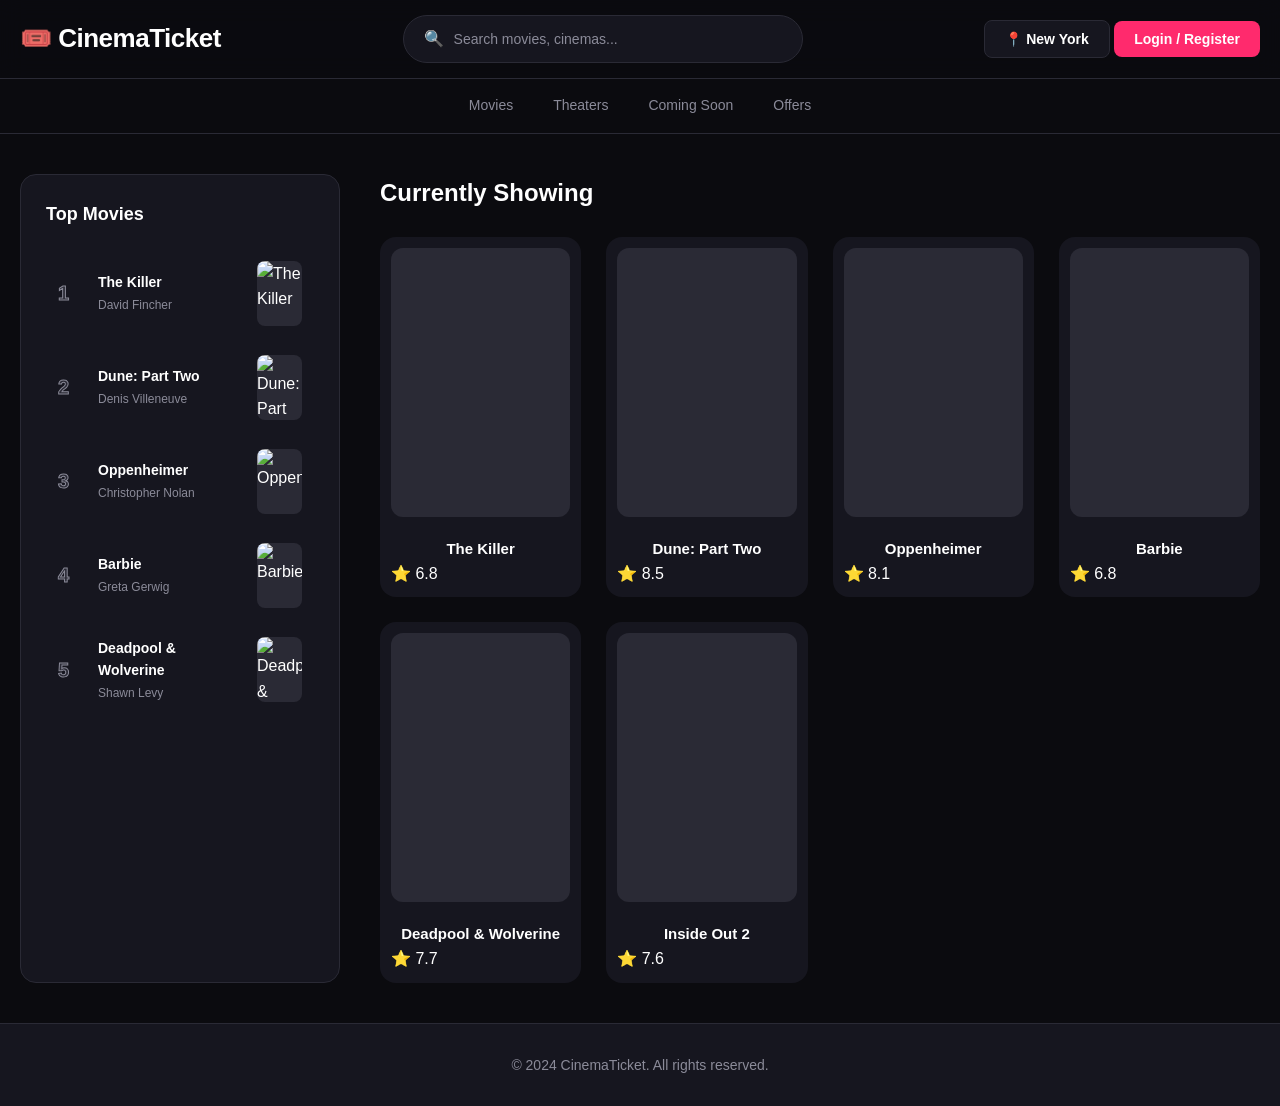
==== Front-End/index.html @ fdaca26c "Basic UI" ====
<!DOCTYPE html>
<html lang="en">
<head>
    <meta charset="UTF-8">
    <meta name="viewport" content="width=device-width, initial-scale=1.0">
    <title>CinemaTicket - Movie Details</title>
    <link rel="stylesheet" href="css/style.css">
</head>
<body>

    <!-- HEADER -->
    <header>
        <div class="container header-content">
            <div class="logo">🎟️ CinemaTicket</div>
            <div class="search-bar">
                <span>🔍</span>
                <input type="text" placeholder="Search movies, cinemas...">
            </div>
            <div class="header-actions">
                <button class="btn">📍 New York</button>
                <button class="btn btn-primary">Login / Register</button>
            </div>
        </div>
    </header>

    <!-- NAVIGATION -->
    <nav>
        <div class="container">
            <ul class="nav-links">
                <li><a href="#">Movies</a></li>
                <li><a href="#">Theaters</a></li>
                <li><a href="#">Coming Soon</a></li>
                <li><a href="#">Offers</a></li>
            </ul>
        </div>
    </nav>

    <!-- ========================================== -->
    <!-- VIEW 1: MAIN PAGE                          -->
    <!-- ========================================== -->
    <main class="container" id="main-page">
        <div class="main-content">
            <aside class="sidebar">
                <h2>Top Movies</h2>
                <div id="top-list"></div>
            </aside>

            <section class="movie-section">
                <div class="section-header">
                    <h2>Currently Showing</h2>
                </div>
                <div class="movie-grid" id="movie-grid"></div>
            </section>
        </div>
    </main>

    <!-- ========================================== -->
    <!-- VIEW 2: MOVIE DETAILS PAGE                 -->
    <!-- ========================================== -->
    <main class="container" id="details-page">
        <a id="back-btn" class="back-btn" onclick="goBackToMain()">← Back to Movies</a>

        <section class="movie-hero">
            <div class="trailer-box">
                <iframe id="detail-trailer" src="" title="Movie Trailer" frameborder="0" allow="accelerometer; autoplay; clipboard-write; encrypted-media; gyroscope; picture-in-picture" allowfullscreen></iframe>
            </div>
            
            <div class="movie-info-hero">
                <div class="info-text">
                    <h1 id="detail-title">Movie Title</h1>
                    <p class="director" id="detail-director">Director: Name</p>
                    
                    <div class="meta-tags">
                        <span id="detail-rating">⭐ 0.0</span>
                        <span id="detail-duration">0 Min</span>
                        <span id="detail-genre">Genre</span>
                    </div>

                    <div class="cast-avatars">
                        <img src="https://via.placeholder.com/40/555/fff?text=A" alt="Actor">
                        <img src="https://via.placeholder.com/40/555/fff?text=B" alt="Actor">
                        <img src="https://via.placeholder.com/40/555/fff?text=C" alt="Actor">
                    </div>

                    <p class="synopsis" id="detail-synopsis">Movie synopsis will go here...</p>
                </div>
                
                <img id="detail-poster" src="https://via.placeholder.com/200x300/333/fff?text=Poster" alt="Poster" class="poster-hero">
            </div>
        </section>

        <section class="date-selector">
            <h2>Select Date & Buy Ticket</h2>
            <div class="date-buttons">
                <div class="date-btn">Monday <span>Oct 27</span></div>
                <div class="date-btn">Tuesday <span>Oct 28</span></div>
                <div class="date-btn active">Sunday <span>Oct 26</span></div>
            </div>
        </section>

        <section class="cinema-section">
            <h2>Cinemas in New York</h2>
            <div class="cinema-card">
                <div class="cinema-header" onclick="toggleAccordion('cinema1')">
                    <div>
                        <div class="cinema-title">AMC Empire 25</div>
                        <div class="cinema-address">234 W 42nd St, New York, NY 10036</div>
                    </div>
                    <div class="showtimes-btn">Showtimes ▼</div>
                </div>
                <div class="showtimes-content" id="cinema1">
                    <button class="time-btn">10:30 AM</button>
                    <button class="time-btn">1:45 PM</button>
                    <button class="time-btn">5:00 PM</button>
                    <button class="time-btn">8:15 PM</button>
                </div>
            </div>
            <div class="cinema-card">
                <div class="cinema-header" onclick="toggleAccordion('cinema2')">
                    <div>
                        <div class="cinema-title">Regal Times Square</div>
                        <div class="cinema-address">247 W 42nd St, New York, NY 10036</div>
                    </div>
                    <div class="showtimes-btn">Showtimes ▼</div>
                </div>
                <div class="showtimes-content" id="cinema2">
                    <button class="time-btn">12:00 PM</button>
                    <button class="time-btn">3:15 PM</button>
                    <button class="time-btn">6:30 PM</button>
                    <button class="time-btn">9:45 PM</button>
                </div>
            </div>
        </section>
    </main>

    <footer>
        <div class="container">&copy; 2024 CinemaTicket. All rights reserved.</div>
    </footer>

    <script src="js/app.js"></script>
</body>
</html>
---- Front-End/css/style.css ----
/* --- CSS Variables --- */
:root {
    --bg-color: #0b0b0f; /* Deep dark background */
    --surface-color: #16161f; /* Card background */
    --surface-hover: #1f1f2b;
    --primary-color: #ff2a6d; /* Neon Pink/Red */
    --primary-hover: #ff4783;
    --text-main: #ffffff;
    --text-muted: #8b8b99;
    --border-color: #2a2a35;
    --font-family: 'Inter', sans-serif;
}

* { box-sizing: border-box; margin: 0; padding: 0; }

body {
    font-family: var(--font-family);
    background-color: var(--bg-color);
    color: var(--text-main);
    line-height: 1.6;
    direction: ltr;
    overflow-x: hidden;
}

/* Custom Scrollbar */
::-webkit-scrollbar { width: 8px; }
::-webkit-scrollbar-track { background: var(--bg-color); }
::-webkit-scrollbar-thumb { background: var(--border-color); border-radius: 4px; }
::-webkit-scrollbar-thumb:hover { background: var(--text-muted); }

a { text-decoration: none; color: inherit; cursor: pointer; }
.container { max-width: 1300px; margin: 0 auto; padding: 0 20px; }

/* --- HEADER & NAVIGATION --- */
header { 
    background: rgba(11, 11, 15, 0.8); 
    backdrop-filter: blur(12px);
    border-bottom: 1px solid var(--border-color); 
    padding: 15px 0; 
    position: sticky; 
    top: 0; 
    z-index: 100; 
}
.header-content { display: flex; justify-content: space-between; align-items: center; gap: 20px; }
.logo { font-size: 26px; font-weight: 800; color: var(--text-main); letter-spacing: -0.5px; }
.logo span { color: var(--primary-color); }

.search-bar { 
    flex: 1; max-width: 400px; 
    display: flex; align-items: center; 
    background-color: var(--surface-color); 
    border: 1px solid var(--border-color);
    border-radius: 30px; padding: 10px 20px; 
    transition: border-color 0.3s;
}
.search-bar:focus-within { border-color: var(--primary-color); }
.search-bar input { border: none; background: transparent; width: 100%; outline: none; padding-left: 10px; color: white; font-size: 14px; }
.search-bar input::placeholder { color: var(--text-muted); }

.btn { 
    padding: 10px 20px; border-radius: 8px; font-size: 14px; font-weight: 600;
    cursor: pointer; border: 1px solid var(--border-color); 
    background: var(--surface-color); color: var(--text-main);
    transition: all 0.3s ease;
}
.btn:hover { background: var(--surface-hover); border-color: var(--text-muted); }
.btn-primary { background: var(--primary-color); color: white; border: none; }
.btn-primary:hover { background: var(--primary-hover); box-shadow: 0 0 15px rgba(255, 42, 109, 0.4); }

nav { background-color: var(--bg-color); border-bottom: 1px solid var(--border-color); padding: 0; }
.nav-links { display: flex; justify-content: center; gap: 40px; list-style: none; font-size: 14px; font-weight: 500; }
.nav-links li a { display: block; padding: 15px 0; color: var(--text-muted); border-bottom: 2px solid transparent; transition: all 0.3s; }
.nav-links li a:hover, .nav-links li a.active { color: var(--primary-color); border-bottom-color: var(--primary-color); }

/* --- MAIN PAGE --- */
.main-content { display: flex; gap: 40px; margin: 40px 0; }
.sidebar { width: 320px; flex-shrink: 0; background: var(--surface-color); border-radius: 16px; padding: 25px; border: 1px solid var(--border-color); }
.sidebar h2 { font-size: 18px; margin-bottom: 20px; color: var(--text-main); display: flex; align-items: center; gap: 10px; }
.top-list-item { display: flex; align-items: center; gap: 15px; padding: 12px; border-radius: 12px; transition: background 0.3s; margin-bottom: 5px; }
.top-list-item:hover { background: var(--surface-hover); }
.rank { font-size: 20px; font-weight: 800; color: var(--border-color); width: 25px; -webkit-text-stroke: 1px var(--text-muted); }
.list-info { flex: 1; }
.list-info h4 { font-size: 14px; font-weight: 600; margin-bottom: 2px; }
.list-info p { font-size: 12px; color: var(--text-muted); }
.list-img { width: 45px; height: 65px; border-radius: 8px; object-fit: cover; background-color: var(--border-color); }

.movie-section { flex: 1; }
.section-header { display: flex; justify-content: space-between; align-items: center; margin-bottom: 25px; }
.section-header h2 { font-size: 24px; font-weight: 700; }
.movie-grid { display: grid; grid-template-columns: repeat(auto-fill, minmax(200px, 1fr)); gap: 25px; }

/* Movie Card Styling */
.movie-card { 
    background: var(--surface-color); border-radius: 16px; padding: 10px;
    cursor: pointer; transition: all 0.3s ease; border: 1px solid transparent;
}
.movie-card:hover { 
    transform: translateY(-8px); 
    border-color: var(--border-color);
    box-shadow: 0 15px 30px rgba(0,0,0,0.5), 0 0 20px rgba(255, 42, 109, 0.1); 
}
.movie-poster { width: 100%; aspect-ratio: 2/3; border-radius: 12px; object-fit: cover; background-color: var(--border-color); margin-bottom: 12px; }
.movie-title { font-size: 15px; font-weight: 600; text-align: center; display: block; white-space: nowrap; overflow: hidden; text-overflow: ellipsis; padding: 0 5px; }

/* --- MOVIE DETAILS PAGE --- */
#details-page { display: none; padding-bottom: 60px; }
.back-btn { 
    display: inline-flex; align-items: center; gap: 8px; margin: 30px 0; 
    color: var(--text-muted); font-weight: 600; font-size: 14px; 
    background: var(--surface-color); padding: 10px 20px; border-radius: 30px; border: 1px solid var(--border-color);
    transition: all 0.3s;
}
.back-btn:hover { color: var(--primary-color); border-color: var(--primary-color); transform: translateX(-5px); }

.movie-hero { 
    background: linear-gradient(135deg, #16161f 0%, #1a1a24 100%); 
    border-radius: 20px; padding: 40px; display: flex; gap: 40px; 
    border: 1px solid var(--border-color);
    box-shadow: 0 20px 40px rgba(0,0,0,0.4); margin-bottom: 40px;
}

.trailer-box { 
    flex: 1.2; background: #000; border-radius: 16px; 
    display: flex; justify-content: center; align-items: center; 
    border: 1px solid var(--border-color); min-height: 350px; overflow: hidden; 
    box-shadow: inset 0 0 20px rgba(0,0,0,0.8);
}
.trailer-box iframe { width: 100%; height: 100%; min-height: 350px; border: none; }

.movie-info-hero { flex: 1; display: flex; gap: 30px; }
.info-text { flex: 1; }
.info-text h1 { font-size: 36px; font-weight: 800; margin-bottom: 5px; line-height: 1.2; }
.info-text .director { color: var(--text-muted); font-size: 15px; margin-bottom: 20px; }

.meta-tags { display: flex; gap: 10px; font-size: 13px; font-weight: 600; margin-bottom: 25px; flex-wrap: wrap; }
.meta-tags span { background: var(--surface-hover); padding: 6px 14px; border-radius: 30px; border: 1px solid var(--border-color); }
.meta-tags .rating { color: #ffb703; background: rgba(255, 183, 3, 0.1); border-color: rgba(255, 183, 3, 0.2); }

.cast-avatars { display: flex; gap: 12px; margin-bottom: 25px; }
.cast-avatars img { width: 45px; height: 45px; border-radius: 50%; object-fit: cover; border: 2px solid var(--border-color); }

.synopsis { font-size: 15px; color: var(--text-muted); line-height: 1.8; margin-bottom: 20px; }
.poster-hero { width: 220px; height: 330px; border-radius: 16px; object-fit: cover; box-shadow: 0 10px 30px rgba(0,0,0,0.6); border: 1px solid var(--border-color); }

/* Date Selector */
.date-selector { margin-bottom: 40px; }
.date-selector h2 { font-size: 20px; margin-bottom: 20px; }
.date-buttons { display: flex; gap: 15px; }
.date-btn { 
    background: var(--surface-color); border: 1px solid var(--border-color); 
    padding: 15px 30px; border-radius: 12px; cursor: pointer; 
    text-align: center; font-weight: 700; color: var(--text-muted);
    transition: all 0.3s ease;
}
.date-btn span { display: block; font-size: 13px; color: var(--text-muted); font-weight: 400; margin-top: 5px; }
.date-btn:hover { border-color: var(--text-muted); }
.date-btn.active { 
    background: var(--primary-color); color: white; border-color: var(--primary-color); 
    box-shadow: 0 5px 15px rgba(255, 42, 109, 0.3);
}
.date-btn.active span { color: rgba(255,255,255,0.8); }

/* Cinema Section */
.cinema-section { margin-bottom: 40px; }
.cinema-section h2 { font-size: 20px; margin-bottom: 20px; }
.cinema-card { background: var(--surface-color); border: 1px solid var(--border-color); border-radius: 16px; margin-bottom: 15px; overflow: hidden; }
.cinema-header { padding: 20px 25px; display: flex; justify-content: space-between; align-items: center; cursor: pointer; transition: background 0.3s; }
.cinema-header:hover { background: var(--surface-hover); }
.cinema-title { font-weight: 700; font-size: 16px; margin-bottom: 4px; }
.cinema-address { font-size: 13px; color: var(--text-muted); }
.showtimes-btn { color: var(--primary-color); font-size: 14px; font-weight: 600; }

.showtimes-content { display: none; padding: 20px 25px; border-top: 1px solid var(--border-color); background: #111118; }
.time-btn { 
    background: var(--surface-color); border: 1px solid var(--border-color); 
    padding: 10px 20px; border-radius: 8px; margin: 5px; cursor: pointer; 
    color: var(--text-main); font-weight: 600; transition: all 0.3s;
}
.time-btn:hover { border-color: var(--primary-color); color: var(--primary-color); box-shadow: 0 0 10px rgba(255,42,109,0.2); }

footer { background: var(--surface-color); border-top: 1px solid var(--border-color); color: var(--text-muted); padding: 30px 0; text-align: center; font-size: 14px; }
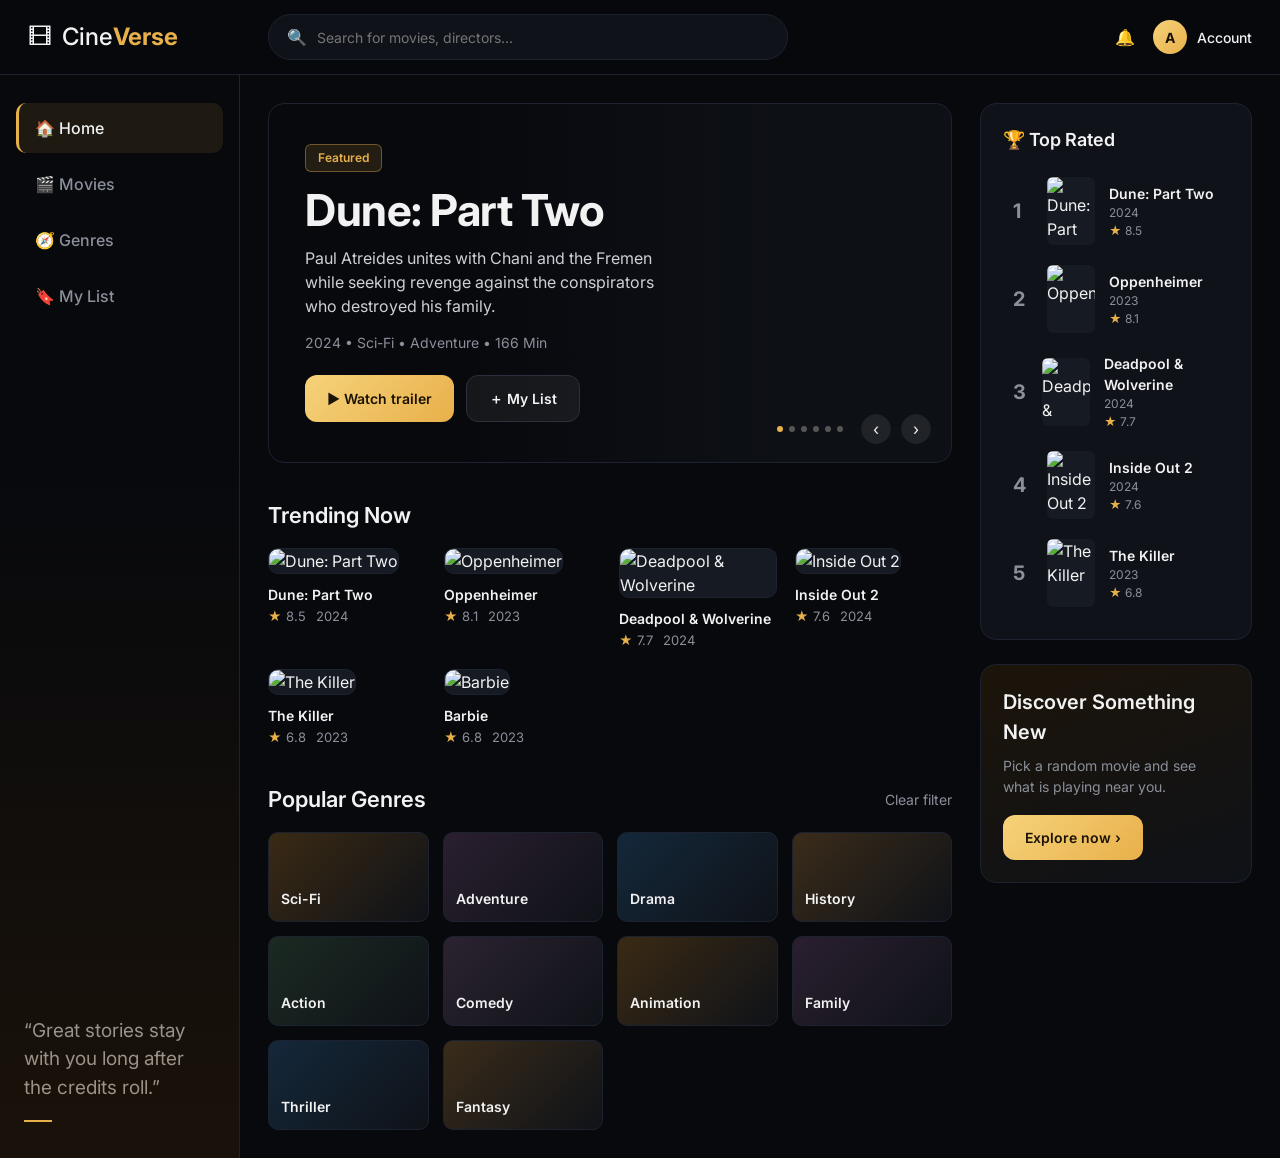
==== commit a9f2758d: "Better UI" ====
--- a/Front-End/index.html
+++ b/Front-End/index.html
@@ -1,142 +1,119 @@
 <!DOCTYPE html>
 <html lang="en">
 <head>
-    <meta charset="UTF-8">
-    <meta name="viewport" content="width=device-width, initial-scale=1.0">
-    <title>CinemaTicket - Movie Details</title>
-    <link rel="stylesheet" href="css/style.css">
+  <meta charset="UTF-8">
+  <meta name="viewport" content="width=device-width, initial-scale=1.0">
+  <title>CineVerse</title>
+  <link rel="preconnect" href="https://fonts.googleapis.com">
+  <link rel="preconnect" href="https://fonts.gstatic.com" crossorigin>
+  <link href="https://fonts.googleapis.com/css2?family=Inter:wght@400;500;600;700;800&display=swap" rel="stylesheet">
+  <link rel="stylesheet" href="css/style.css">
 </head>
 <body>
 
-    <!-- HEADER -->
-    <header>
-        <div class="container header-content">
-            <div class="logo">🎟️ CinemaTicket</div>
-            <div class="search-bar">
-                <span>🔍</span>
-                <input type="text" placeholder="Search movies, cinemas...">
+  <!-- TOP BAR -->
+  <header class="topbar">
+    <a class="logo" href="#"><span class="logo-mark">🎞</span>Cine<b>Verse</b></a>
+    <label class="search">
+      <span>🔍</span>
+      <input id="search" type="search" placeholder="Search for movies, directors...">
+    </label>
+    <div class="top-actions">
+      <button class="icon-btn" aria-label="Notifications">🔔</button>
+      <button class="user"><span class="avatar">A</span>Account</button>
+    </div>
+  </header>
+
+  <div class="shell">
+
+    <!-- LEFT SIDEBAR -->
+    <aside class="side">
+      <nav id="side-nav" class="side-nav">
+        <a href="#" data-view="home" class="active">🏠 Home</a>
+        <a href="#" data-view="movies">🎬 Movies</a>
+        <a href="#" data-view="genres">🧭 Genres</a>
+        <a href="#" data-view="mylist">🔖 My List</a>
+      </nav>
+      <blockquote class="quote">“Great stories stay with you long after the credits roll.”</blockquote>
+    </aside>
+
+    <!-- HOME VIEW -->
+    <div id="home" class="home">
+      <main class="center">
+        <section class="hero" id="hero">
+          <div class="hero-body">
+            <span class="tag">Featured</span>
+            <h1 id="hero-title"></h1>
+            <p class="hero-text" id="hero-text"></p>
+            <p class="hero-meta" id="hero-meta"></p>
+            <div class="hero-btns">
+              <button class="btn gold" id="hero-watch">▶ Watch trailer</button>
+              <button class="btn ghost" id="hero-list">＋ My List</button>
             </div>
-            <div class="header-actions">
-                <button class="btn">📍 New York</button>
-                <button class="btn btn-primary">Login / Register</button>
-            </div>
-        </div>
-    </header>
-
-    <!-- NAVIGATION -->
-    <nav>
-        <div class="container">
-            <ul class="nav-links">
-                <li><a href="#">Movies</a></li>
-                <li><a href="#">Theaters</a></li>
-                <li><a href="#">Coming Soon</a></li>
-                <li><a href="#">Offers</a></li>
-            </ul>
-        </div>
-    </nav>
-
-    <!-- ========================================== -->
-    <!-- VIEW 1: MAIN PAGE                          -->
-    <!-- ========================================== -->
-    <main class="container" id="main-page">
-        <div class="main-content">
-            <aside class="sidebar">
-                <h2>Top Movies</h2>
-                <div id="top-list"></div>
-            </aside>
-
-            <section class="movie-section">
-                <div class="section-header">
-                    <h2>Currently Showing</h2>
-                </div>
-                <div class="movie-grid" id="movie-grid"></div>
-            </section>
-        </div>
-    </main>
-
-    <!-- ========================================== -->
-    <!-- VIEW 2: MOVIE DETAILS PAGE                 -->
-    <!-- ========================================== -->
-    <main class="container" id="details-page">
-        <a id="back-btn" class="back-btn" onclick="goBackToMain()">← Back to Movies</a>
-
-        <section class="movie-hero">
-            <div class="trailer-box">
-                <iframe id="detail-trailer" src="" title="Movie Trailer" frameborder="0" allow="accelerometer; autoplay; clipboard-write; encrypted-media; gyroscope; picture-in-picture" allowfullscreen></iframe>
-            </div>
-            
-            <div class="movie-info-hero">
-                <div class="info-text">
-                    <h1 id="detail-title">Movie Title</h1>
-                    <p class="director" id="detail-director">Director: Name</p>
-                    
-                    <div class="meta-tags">
-                        <span id="detail-rating">⭐ 0.0</span>
-                        <span id="detail-duration">0 Min</span>
-                        <span id="detail-genre">Genre</span>
-                    </div>
-
-                    <div class="cast-avatars">
-                        <img src="https://via.placeholder.com/40/555/fff?text=A" alt="Actor">
-                        <img src="https://via.placeholder.com/40/555/fff?text=B" alt="Actor">
-                        <img src="https://via.placeholder.com/40/555/fff?text=C" alt="Actor">
-                    </div>
-
-                    <p class="synopsis" id="detail-synopsis">Movie synopsis will go here...</p>
-                </div>
-                
-                <img id="detail-poster" src="https://via.placeholder.com/200x300/333/fff?text=Poster" alt="Poster" class="poster-hero">
-            </div>
+          </div>
+          <div class="hero-ctrl">
+            <div class="dots" id="dots"></div>
+            <button id="prev" aria-label="Previous">‹</button>
+            <button id="next" aria-label="Next">›</button>
+          </div>
         </section>
 
-        <section class="date-selector">
-            <h2>Select Date & Buy Ticket</h2>
-            <div class="date-buttons">
-                <div class="date-btn">Monday <span>Oct 27</span></div>
-                <div class="date-btn">Tuesday <span>Oct 28</span></div>
-                <div class="date-btn active">Sunday <span>Oct 26</span></div>
-            </div>
+        <section>
+          <div class="row-head"><h2 id="grid-title">Trending Now</h2></div>
+          <div class="grid" id="grid"></div>
         </section>
 
-        <section class="cinema-section">
-            <h2>Cinemas in New York</h2>
-            <div class="cinema-card">
-                <div class="cinema-header" onclick="toggleAccordion('cinema1')">
-                    <div>
-                        <div class="cinema-title">AMC Empire 25</div>
-                        <div class="cinema-address">234 W 42nd St, New York, NY 10036</div>
-                    </div>
-                    <div class="showtimes-btn">Showtimes ▼</div>
-                </div>
-                <div class="showtimes-content" id="cinema1">
-                    <button class="time-btn">10:30 AM</button>
-                    <button class="time-btn">1:45 PM</button>
-                    <button class="time-btn">5:00 PM</button>
-                    <button class="time-btn">8:15 PM</button>
-                </div>
-            </div>
-            <div class="cinema-card">
-                <div class="cinema-header" onclick="toggleAccordion('cinema2')">
-                    <div>
-                        <div class="cinema-title">Regal Times Square</div>
-                        <div class="cinema-address">247 W 42nd St, New York, NY 10036</div>
-                    </div>
-                    <div class="showtimes-btn">Showtimes ▼</div>
-                </div>
-                <div class="showtimes-content" id="cinema2">
-                    <button class="time-btn">12:00 PM</button>
-                    <button class="time-btn">3:15 PM</button>
-                    <button class="time-btn">6:30 PM</button>
-                    <button class="time-btn">9:45 PM</button>
-                </div>
-            </div>
+        <section id="genres-section">
+          <div class="row-head"><h2>Popular Genres</h2><button class="link" id="clear-genre">Clear filter</button></div>
+          <div class="genres" id="genres"></div>
         </section>
-    </main>
+      </main>
 
-    <footer>
-        <div class="container">&copy; 2024 CinemaTicket. All rights reserved.</div>
-    </footer>
+      <!-- RIGHT PANEL -->
+      <aside class="right">
+        <section class="panel">
+          <h2>🏆 Top Rated</h2>
+          <div id="top-list"></div>
+        </section>
+        <section class="panel discover">
+          <h3>Discover Something New</h3>
+          <p>Pick a random movie and see what is playing near you.</p>
+          <button class="btn gold" id="explore">Explore now ›</button>
+        </section>
+      </aside>
+    </div>
 
-    <script src="js/app.js"></script>
+    <!-- DETAILS VIEW -->
+    <section id="details" class="details" hidden>
+      <button class="back" id="back-btn">← Back to movies</button>
+
+      <div class="d-hero">
+        <div class="trailer"><iframe id="d-trailer" title="Movie trailer" allow="encrypted-media; picture-in-picture" allowfullscreen></iframe></div>
+        <div class="d-info">
+          <h1 id="d-title"></h1>
+          <p class="muted" id="d-director"></p>
+          <div class="chips"><span id="d-rating"></span><span id="d-duration"></span><span id="d-genre"></span></div>
+          <p class="muted" id="d-synopsis"></p>
+        </div>
+        <img id="d-poster" class="d-poster" alt="">
+      </div>
+
+      <h2>Select date</h2>
+      <div class="dates" id="dates"></div>
+
+      <h2>Cinemas in New York</h2>
+      <details class="cinema" open>
+        <summary><div><strong>AMC Empire 25</strong><small>234 W 42nd St, New York, NY 10036</small></div><span>Showtimes</span></summary>
+        <div class="times"><button>10:30 AM</button><button>1:45 PM</button><button>5:00 PM</button><button>8:15 PM</button></div>
+      </details>
+      <details class="cinema">
+        <summary><div><strong>Regal Times Square</strong><small>247 W 42nd St, New York, NY 10036</small></div><span>Showtimes</span></summary>
+        <div class="times"><button>12:00 PM</button><button>3:15 PM</button><button>6:30 PM</button><button>9:45 PM</button></div>
+      </details>
+    </section>
+
+  </div>
+
+  <script src="js/app.js"></script>
 </body>
 </html>
--- a/Front-End/css/style.css
+++ b/Front-End/css/style.css
@@ -1,181 +1,131 @@
-/* --- CSS Variables --- */
-:root {
-    --bg-color: #0b0b0f; /* Deep dark background */
-    --surface-color: #16161f; /* Card background */
-    --surface-hover: #1f1f2b;
-    --primary-color: #ff2a6d; /* Neon Pink/Red */
-    --primary-hover: #ff4783;
-    --text-main: #ffffff;
-    --text-muted: #8b8b99;
-    --border-color: #2a2a35;
-    --font-family: 'Inter', sans-serif;
+/* ===== 1. TOKENS ===== */
+:root{
+  --bg:#07090d; --surface:#0f1218; --surface-2:#161a23; --border:#1d2230;
+  --gold:#e8b04a; --gold-2:#f6d27a; --text:#f2f2f2; --muted:#8b8f9a;
+  --radius:16px; --font:'Inter',system-ui,sans-serif;
 }
+*{box-sizing:border-box;margin:0;padding:0}
+[hidden]{display:none!important}
+body{font-family:var(--font);background:var(--bg);color:var(--text);line-height:1.5}
+a{color:inherit;text-decoration:none}
+button{font:inherit;color:inherit;cursor:pointer;border:0;background:none}
+:focus-visible{outline:2px solid var(--gold);outline-offset:2px}
+h2{font-size:22px;font-weight:600}
+.muted{color:var(--muted)}
 
-* { box-sizing: border-box; margin: 0; padding: 0; }
+/* ===== 2. TOP BAR ===== */
+.topbar{position:sticky;top:0;z-index:50;display:flex;align-items:center;gap:24px;padding:14px 28px;background:rgba(7,9,13,.88);backdrop-filter:blur(12px);border-bottom:1px solid var(--border)}
+.logo{font-size:24px;font-weight:500;width:216px}
+.logo b{font-weight:700;color:var(--gold)}
+.logo-mark{margin-right:10px}
+.search{flex:1;max-width:520px;display:flex;gap:10px;align-items:center;padding:10px 18px;background:var(--surface);border:1px solid var(--border);border-radius:30px}
+.search:focus-within{border-color:var(--gold)}
+.search input{flex:1;background:none;border:0;outline:0;color:var(--text);font:inherit;font-size:14px}
+.top-actions{margin-left:auto;display:flex;align-items:center;gap:18px}
+.user{display:flex;align-items:center;gap:10px;font-size:14px;font-weight:500}
+.avatar{width:34px;height:34px;border-radius:50%;display:grid;place-items:center;background:linear-gradient(135deg,var(--gold-2),var(--gold));color:#1a1204;font-weight:700}
 
-body {
-    font-family: var(--font-family);
-    background-color: var(--bg-color);
-    color: var(--text-main);
-    line-height: 1.6;
-    direction: ltr;
-    overflow-x: hidden;
+/* ===== 3. LAYOUT ===== */
+.shell{display:grid;grid-template-columns:240px minmax(0,1fr) 300px;min-height:calc(100vh - 67px)}
+.home{display:contents}
+.center{padding:28px;display:flex;flex-direction:column;gap:36px;min-width:0}
+.right{padding:28px 28px 28px 0;display:flex;flex-direction:column;gap:24px}
+.details{grid-column:2 / -1;padding:28px}
+
+/* Sidebar */
+.side{display:flex;flex-direction:column;justify-content:space-between;padding:28px 16px;border-right:1px solid var(--border);background:linear-gradient(180deg,var(--bg) 35%,#1a120a 100%)}
+.side-nav{display:flex;flex-direction:column;gap:6px;position:sticky;top:96px}
+.side-nav a{padding:13px 16px;border-radius:10px;color:var(--muted);font-weight:500;border-left:3px solid transparent;transition:.2s}
+.side-nav a:hover{color:var(--text);background:var(--surface)}
+.side-nav a.active{color:var(--text);background:rgba(232,176,74,.1);border-left-color:var(--gold)}
+.quote{font-size:19px;line-height:1.5;color:#9a9388;padding:0 8px 8px}
+.quote::after{content:"";display:block;width:28px;height:2px;background:var(--gold);margin-top:18px}
+
+/* ===== 4. HERO ===== */
+.hero{position:relative;min-height:360px;border-radius:var(--radius);border:1px solid var(--border);overflow:hidden;display:flex;align-items:center;
+  background:linear-gradient(90deg,var(--bg) 28%,rgba(7,9,13,.2) 75%),var(--bg-img,none) right center/cover,var(--surface)}
+.hero-body{padding:36px;max-width:440px}
+.tag{display:inline-block;padding:4px 12px;border-radius:6px;font-size:12px;font-weight:600;color:var(--gold);background:rgba(232,176,74,.12);border:1px solid rgba(232,176,74,.4)}
+.hero h1{font-size:44px;line-height:1.1;font-weight:700;margin:14px 0 12px;letter-spacing:-.5px}
+.hero-text{color:#cfcfd6;display:-webkit-box;-webkit-line-clamp:3;-webkit-box-orient:vertical;overflow:hidden}
+.hero-meta{color:var(--muted);font-size:14px;margin:14px 0 22px}
+.hero-btns{display:flex;gap:12px}
+.hero-ctrl{position:absolute;right:20px;bottom:18px;display:flex;align-items:center;gap:10px}
+.hero-ctrl button{width:30px;height:30px;border-radius:50%;background:rgba(255,255,255,.08);border:1px solid var(--border)}
+.dots{display:flex;gap:6px;margin-right:8px}
+.dots i{width:6px;height:6px;border-radius:50%;background:#555}
+.dots i.on{background:var(--gold)}
+
+.btn{padding:12px 22px;border-radius:12px;font-weight:600;font-size:14px;transition:.2s}
+.btn.gold{background:linear-gradient(135deg,var(--gold-2),var(--gold));color:#1a1204}
+.btn.gold:hover{filter:brightness(1.08);box-shadow:0 0 18px rgba(232,176,74,.35)}
+.btn.ghost{background:rgba(255,255,255,.06);border:1px solid #2b303d}
+.btn.ghost:hover{border-color:var(--gold)}
+.link{color:var(--muted);font-size:14px}
+.link:hover{color:var(--gold)}
+
+/* ===== 5. MOVIE GRID ===== */
+.row-head{display:flex;justify-content:space-between;align-items:center;margin-bottom:16px}
+.grid{display:grid;grid-template-columns:repeat(auto-fill,minmax(150px,1fr));gap:18px}
+.card{cursor:pointer}
+.poster{width:100%;aspect-ratio:2/3;object-fit:cover;border-radius:10px;border:1px solid var(--border);background:var(--surface-2);transition:.25s}
+.card:hover .poster{transform:translateY(-6px);border-color:var(--gold);box-shadow:0 14px 28px rgba(0,0,0,.5)}
+.card h3{font-size:14px;font-weight:600;margin:10px 0 2px}
+.card p{font-size:13px;color:var(--muted)}
+.star{color:var(--gold)}
+.year{margin-left:10px}
+.empty{grid-column:1/-1;color:var(--muted)}
+
+/* Genres */
+.genres{display:grid;grid-template-columns:repeat(auto-fill,minmax(140px,1fr));gap:14px}
+.genre{height:90px;border-radius:10px;border:1px solid var(--border);padding:12px;display:flex;align-items:flex-end;font-weight:600;font-size:14px;transition:.2s;background:linear-gradient(135deg,var(--c1),var(--surface))}
+.genre:hover,.genre.on{border-color:var(--gold)}
+.g0{--c1:#3a2a14}.g1{--c1:#2a1f2f}.g2{--c1:#14283a}.g3{--c1:#3a2c1a}.g4{--c1:#1b2a22}.g5{--c1:#2b2330}
+
+/* ===== 6. RIGHT PANEL ===== */
+.panel{background:var(--surface);border:1px solid var(--border);border-radius:var(--radius);padding:22px}
+.panel h2{font-size:18px;margin-bottom:14px}
+.top-item{display:flex;align-items:center;gap:14px;padding:10px;border-radius:12px;cursor:pointer;transition:.2s}
+.top-item:hover{background:var(--surface-2)}
+.top-item .rank{font-size:20px;font-weight:700;color:var(--muted);width:20px}
+.top-item img{width:48px;height:68px;object-fit:cover;border-radius:6px;background:var(--surface-2)}
+.top-item h4{font-size:14px;font-weight:600}
+.top-item p{font-size:12px;color:var(--muted)}
+.discover{background:linear-gradient(160deg,#1c1409,var(--surface))}
+.discover h3{font-size:20px;font-weight:600;margin-bottom:8px}
+.discover p{color:var(--muted);font-size:14px;margin-bottom:18px}
+
+/* ===== 7. DETAILS VIEW ===== */
+.back{padding:10px 20px;border-radius:30px;background:var(--surface);border:1px solid var(--border);color:var(--muted);font-weight:600;font-size:14px;margin-bottom:24px}
+.back:hover{color:var(--gold);border-color:var(--gold)}
+.d-hero{display:grid;grid-template-columns:1.3fr 1fr 180px;gap:28px;padding:28px;margin-bottom:32px;background:var(--surface);border:1px solid var(--border);border-radius:20px}
+.trailer{border-radius:14px;overflow:hidden;background:#000;min-height:300px}
+.trailer iframe{width:100%;height:100%;min-height:300px;border:0}
+.d-info h1{font-size:32px;line-height:1.15;margin-bottom:4px}
+.chips{display:flex;flex-wrap:wrap;gap:8px;margin:16px 0}
+.chips span{padding:5px 13px;border-radius:30px;font-size:13px;font-weight:600;background:var(--surface-2);border:1px solid var(--border)}
+.chips span:first-child{color:var(--gold)}
+.d-poster{width:180px;height:270px;object-fit:cover;border-radius:14px;border:1px solid var(--border)}
+.details h2{font-size:20px;margin-bottom:16px}
+.dates{display:flex;gap:12px;margin-bottom:32px;flex-wrap:wrap}
+.date{padding:12px 26px;border-radius:12px;background:var(--surface);border:1px solid var(--border);font-weight:600;color:var(--muted);text-align:left}
+.date span{display:block;font-size:13px;font-weight:400}
+.date.on{background:linear-gradient(135deg,var(--gold-2),var(--gold));color:#1a1204;border-color:var(--gold)}
+.cinema{background:var(--surface);border:1px solid var(--border);border-radius:var(--radius);margin-bottom:14px;overflow:hidden}
+.cinema summary{list-style:none;display:flex;justify-content:space-between;align-items:center;padding:18px 24px;cursor:pointer}
+.cinema summary::-webkit-details-marker{display:none}
+.cinema summary small{display:block;color:var(--muted);font-size:13px}
+.cinema summary span{color:var(--gold);font-weight:600;font-size:14px}
+.cinema summary span::after{content:" ▼";font-size:11px}
+.cinema[open] summary span::after{content:" ▲"}
+.times{padding:18px 24px;border-top:1px solid var(--border);background:#0b0e14;display:flex;flex-wrap:wrap;gap:10px}
+.times button{padding:10px 20px;border-radius:8px;background:var(--surface);border:1px solid var(--border);font-weight:600;transition:.2s}
+.times button:hover{border-color:var(--gold);color:var(--gold)}
+
+/* ===== 8. RESPONSIVE ===== */
+@media (max-width:1150px){.shell{grid-template-columns:200px minmax(0,1fr)}.right{grid-column:2;padding:0 28px 28px}.logo{width:160px}}
+@media (max-width:820px){
+  .shell{grid-template-columns:1fr}.side{display:none}.right,.details{grid-column:1}
+  .logo{width:auto}.user{display:none}.hero h1{font-size:32px}.d-hero{grid-template-columns:1fr}.d-poster{display:none}
 }
-
-/* Custom Scrollbar */
-::-webkit-scrollbar { width: 8px; }
-::-webkit-scrollbar-track { background: var(--bg-color); }
-::-webkit-scrollbar-thumb { background: var(--border-color); border-radius: 4px; }
-::-webkit-scrollbar-thumb:hover { background: var(--text-muted); }
-
-a { text-decoration: none; color: inherit; cursor: pointer; }
-.container { max-width: 1300px; margin: 0 auto; padding: 0 20px; }
-
-/* --- HEADER & NAVIGATION --- */
-header { 
-    background: rgba(11, 11, 15, 0.8); 
-    backdrop-filter: blur(12px);
-    border-bottom: 1px solid var(--border-color); 
-    padding: 15px 0; 
-    position: sticky; 
-    top: 0; 
-    z-index: 100; 
-}
-.header-content { display: flex; justify-content: space-between; align-items: center; gap: 20px; }
-.logo { font-size: 26px; font-weight: 800; color: var(--text-main); letter-spacing: -0.5px; }
-.logo span { color: var(--primary-color); }
-
-.search-bar { 
-    flex: 1; max-width: 400px; 
-    display: flex; align-items: center; 
-    background-color: var(--surface-color); 
-    border: 1px solid var(--border-color);
-    border-radius: 30px; padding: 10px 20px; 
-    transition: border-color 0.3s;
-}
-.search-bar:focus-within { border-color: var(--primary-color); }
-.search-bar input { border: none; background: transparent; width: 100%; outline: none; padding-left: 10px; color: white; font-size: 14px; }
-.search-bar input::placeholder { color: var(--text-muted); }
-
-.btn { 
-    padding: 10px 20px; border-radius: 8px; font-size: 14px; font-weight: 600;
-    cursor: pointer; border: 1px solid var(--border-color); 
-    background: var(--surface-color); color: var(--text-main);
-    transition: all 0.3s ease;
-}
-.btn:hover { background: var(--surface-hover); border-color: var(--text-muted); }
-.btn-primary { background: var(--primary-color); color: white; border: none; }
-.btn-primary:hover { background: var(--primary-hover); box-shadow: 0 0 15px rgba(255, 42, 109, 0.4); }
-
-nav { background-color: var(--bg-color); border-bottom: 1px solid var(--border-color); padding: 0; }
-.nav-links { display: flex; justify-content: center; gap: 40px; list-style: none; font-size: 14px; font-weight: 500; }
-.nav-links li a { display: block; padding: 15px 0; color: var(--text-muted); border-bottom: 2px solid transparent; transition: all 0.3s; }
-.nav-links li a:hover, .nav-links li a.active { color: var(--primary-color); border-bottom-color: var(--primary-color); }
-
-/* --- MAIN PAGE --- */
-.main-content { display: flex; gap: 40px; margin: 40px 0; }
-.sidebar { width: 320px; flex-shrink: 0; background: var(--surface-color); border-radius: 16px; padding: 25px; border: 1px solid var(--border-color); }
-.sidebar h2 { font-size: 18px; margin-bottom: 20px; color: var(--text-main); display: flex; align-items: center; gap: 10px; }
-.top-list-item { display: flex; align-items: center; gap: 15px; padding: 12px; border-radius: 12px; transition: background 0.3s; margin-bottom: 5px; }
-.top-list-item:hover { background: var(--surface-hover); }
-.rank { font-size: 20px; font-weight: 800; color: var(--border-color); width: 25px; -webkit-text-stroke: 1px var(--text-muted); }
-.list-info { flex: 1; }
-.list-info h4 { font-size: 14px; font-weight: 600; margin-bottom: 2px; }
-.list-info p { font-size: 12px; color: var(--text-muted); }
-.list-img { width: 45px; height: 65px; border-radius: 8px; object-fit: cover; background-color: var(--border-color); }
-
-.movie-section { flex: 1; }
-.section-header { display: flex; justify-content: space-between; align-items: center; margin-bottom: 25px; }
-.section-header h2 { font-size: 24px; font-weight: 700; }
-.movie-grid { display: grid; grid-template-columns: repeat(auto-fill, minmax(200px, 1fr)); gap: 25px; }
-
-/* Movie Card Styling */
-.movie-card { 
-    background: var(--surface-color); border-radius: 16px; padding: 10px;
-    cursor: pointer; transition: all 0.3s ease; border: 1px solid transparent;
-}
-.movie-card:hover { 
-    transform: translateY(-8px); 
-    border-color: var(--border-color);
-    box-shadow: 0 15px 30px rgba(0,0,0,0.5), 0 0 20px rgba(255, 42, 109, 0.1); 
-}
-.movie-poster { width: 100%; aspect-ratio: 2/3; border-radius: 12px; object-fit: cover; background-color: var(--border-color); margin-bottom: 12px; }
-.movie-title { font-size: 15px; font-weight: 600; text-align: center; display: block; white-space: nowrap; overflow: hidden; text-overflow: ellipsis; padding: 0 5px; }
-
-/* --- MOVIE DETAILS PAGE --- */
-#details-page { display: none; padding-bottom: 60px; }
-.back-btn { 
-    display: inline-flex; align-items: center; gap: 8px; margin: 30px 0; 
-    color: var(--text-muted); font-weight: 600; font-size: 14px; 
-    background: var(--surface-color); padding: 10px 20px; border-radius: 30px; border: 1px solid var(--border-color);
-    transition: all 0.3s;
-}
-.back-btn:hover { color: var(--primary-color); border-color: var(--primary-color); transform: translateX(-5px); }
-
-.movie-hero { 
-    background: linear-gradient(135deg, #16161f 0%, #1a1a24 100%); 
-    border-radius: 20px; padding: 40px; display: flex; gap: 40px; 
-    border: 1px solid var(--border-color);
-    box-shadow: 0 20px 40px rgba(0,0,0,0.4); margin-bottom: 40px;
-}
-
-.trailer-box { 
-    flex: 1.2; background: #000; border-radius: 16px; 
-    display: flex; justify-content: center; align-items: center; 
-    border: 1px solid var(--border-color); min-height: 350px; overflow: hidden; 
-    box-shadow: inset 0 0 20px rgba(0,0,0,0.8);
-}
-.trailer-box iframe { width: 100%; height: 100%; min-height: 350px; border: none; }
-
-.movie-info-hero { flex: 1; display: flex; gap: 30px; }
-.info-text { flex: 1; }
-.info-text h1 { font-size: 36px; font-weight: 800; margin-bottom: 5px; line-height: 1.2; }
-.info-text .director { color: var(--text-muted); font-size: 15px; margin-bottom: 20px; }
-
-.meta-tags { display: flex; gap: 10px; font-size: 13px; font-weight: 600; margin-bottom: 25px; flex-wrap: wrap; }
-.meta-tags span { background: var(--surface-hover); padding: 6px 14px; border-radius: 30px; border: 1px solid var(--border-color); }
-.meta-tags .rating { color: #ffb703; background: rgba(255, 183, 3, 0.1); border-color: rgba(255, 183, 3, 0.2); }
-
-.cast-avatars { display: flex; gap: 12px; margin-bottom: 25px; }
-.cast-avatars img { width: 45px; height: 45px; border-radius: 50%; object-fit: cover; border: 2px solid var(--border-color); }
-
-.synopsis { font-size: 15px; color: var(--text-muted); line-height: 1.8; margin-bottom: 20px; }
-.poster-hero { width: 220px; height: 330px; border-radius: 16px; object-fit: cover; box-shadow: 0 10px 30px rgba(0,0,0,0.6); border: 1px solid var(--border-color); }
-
-/* Date Selector */
-.date-selector { margin-bottom: 40px; }
-.date-selector h2 { font-size: 20px; margin-bottom: 20px; }
-.date-buttons { display: flex; gap: 15px; }
-.date-btn { 
-    background: var(--surface-color); border: 1px solid var(--border-color); 
-    padding: 15px 30px; border-radius: 12px; cursor: pointer; 
-    text-align: center; font-weight: 700; color: var(--text-muted);
-    transition: all 0.3s ease;
-}
-.date-btn span { display: block; font-size: 13px; color: var(--text-muted); font-weight: 400; margin-top: 5px; }
-.date-btn:hover { border-color: var(--text-muted); }
-.date-btn.active { 
-    background: var(--primary-color); color: white; border-color: var(--primary-color); 
-    box-shadow: 0 5px 15px rgba(255, 42, 109, 0.3);
-}
-.date-btn.active span { color: rgba(255,255,255,0.8); }
-
-/* Cinema Section */
-.cinema-section { margin-bottom: 40px; }
-.cinema-section h2 { font-size: 20px; margin-bottom: 20px; }
-.cinema-card { background: var(--surface-color); border: 1px solid var(--border-color); border-radius: 16px; margin-bottom: 15px; overflow: hidden; }
-.cinema-header { padding: 20px 25px; display: flex; justify-content: space-between; align-items: center; cursor: pointer; transition: background 0.3s; }
-.cinema-header:hover { background: var(--surface-hover); }
-.cinema-title { font-weight: 700; font-size: 16px; margin-bottom: 4px; }
-.cinema-address { font-size: 13px; color: var(--text-muted); }
-.showtimes-btn { color: var(--primary-color); font-size: 14px; font-weight: 600; }
-
-.showtimes-content { display: none; padding: 20px 25px; border-top: 1px solid var(--border-color); background: #111118; }
-.time-btn { 
-    background: var(--surface-color); border: 1px solid var(--border-color); 
-    padding: 10px 20px; border-radius: 8px; margin: 5px; cursor: pointer; 
-    color: var(--text-main); font-weight: 600; transition: all 0.3s;
-}
-.time-btn:hover { border-color: var(--primary-color); color: var(--primary-color); box-shadow: 0 0 10px rgba(255,42,109,0.2); }
-
-footer { background: var(--surface-color); border-top: 1px solid var(--border-color); color: var(--text-muted); padding: 30px 0; text-align: center; font-size: 14px; }+@media (prefers-reduced-motion:reduce){*{transition:none!important}}
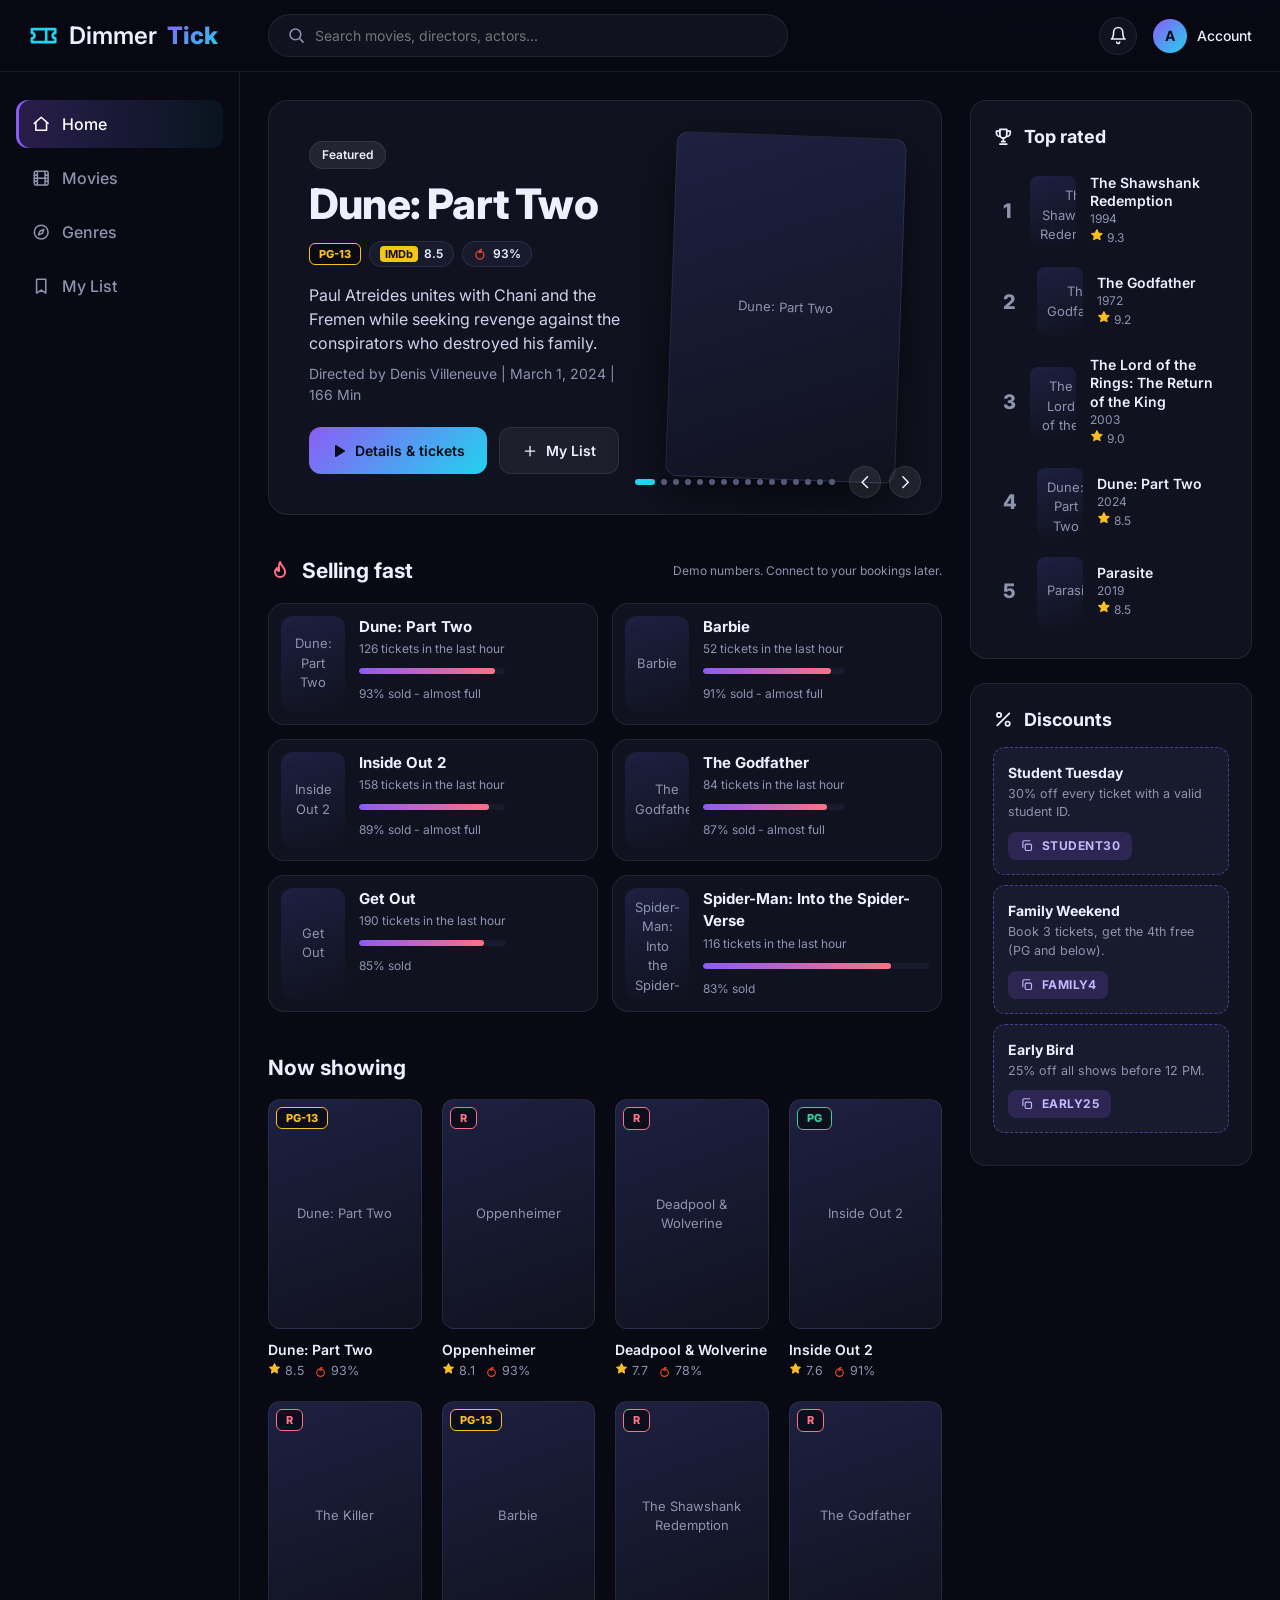
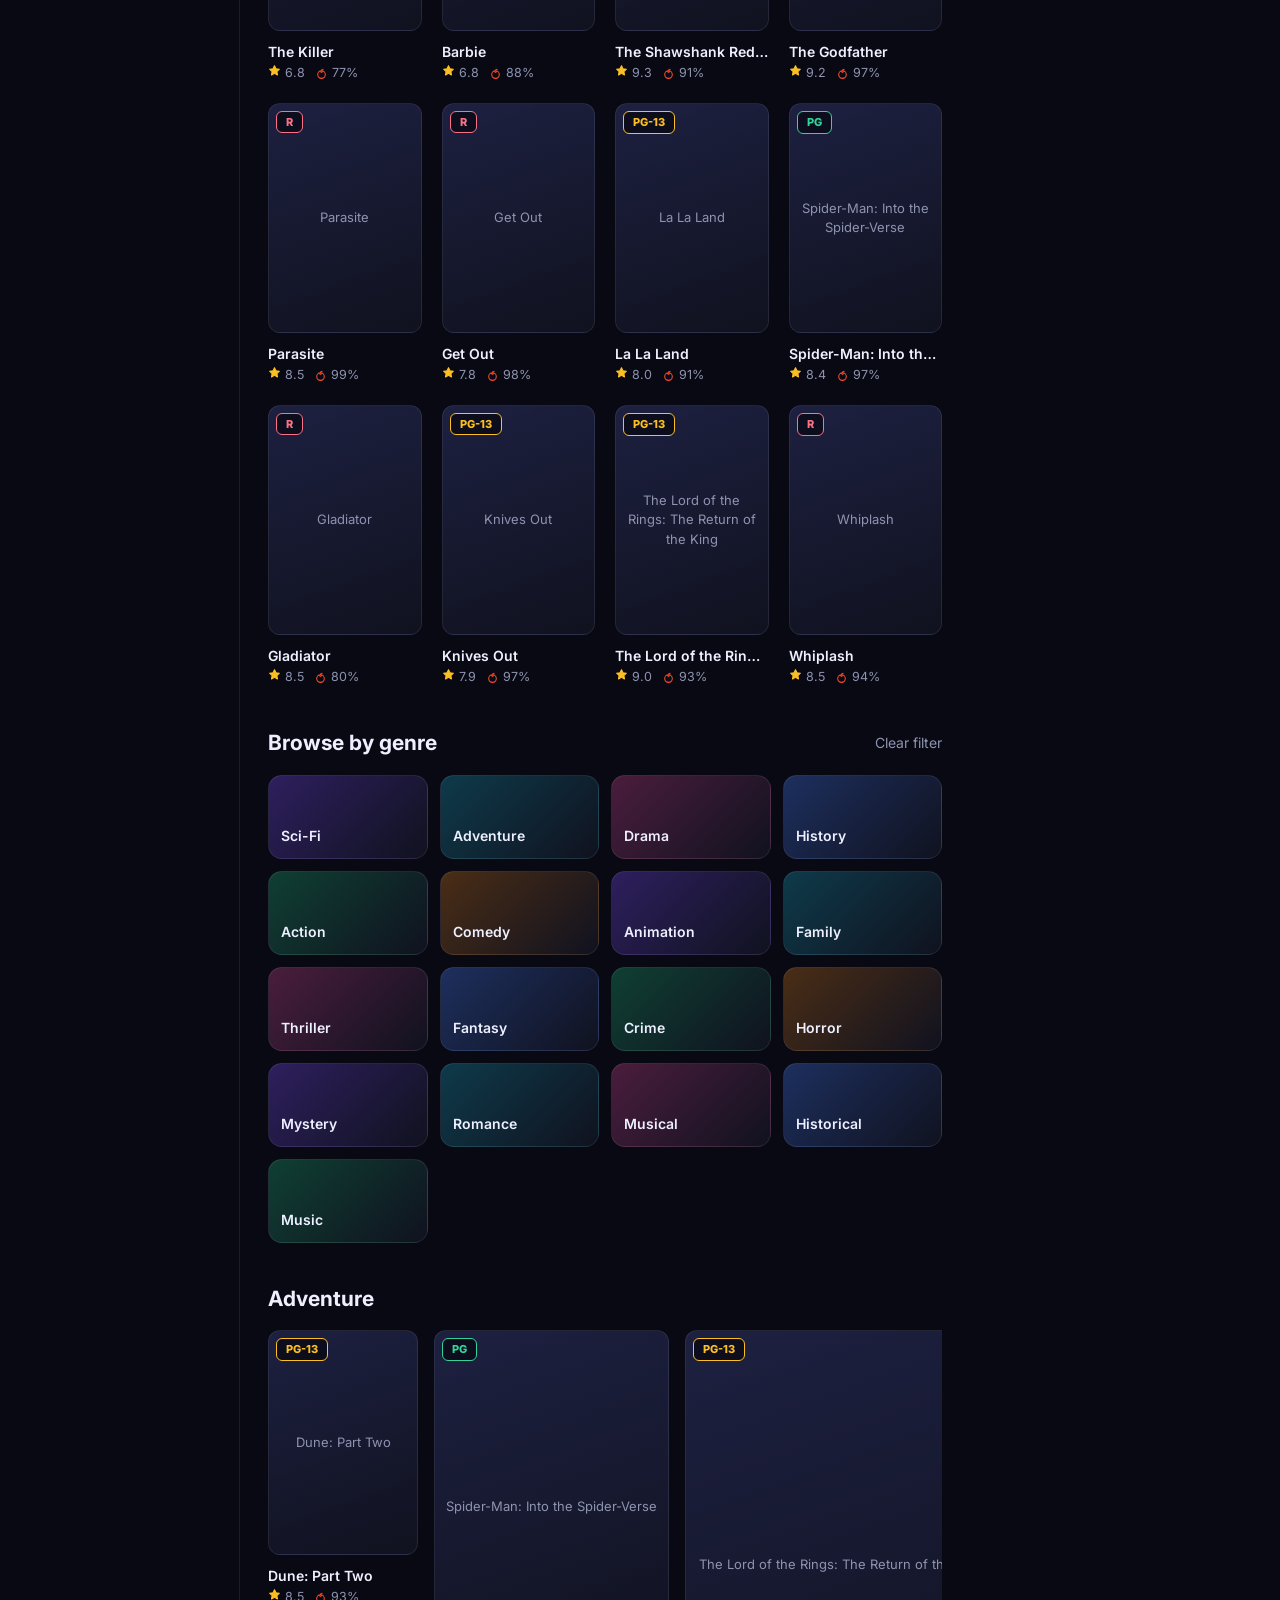
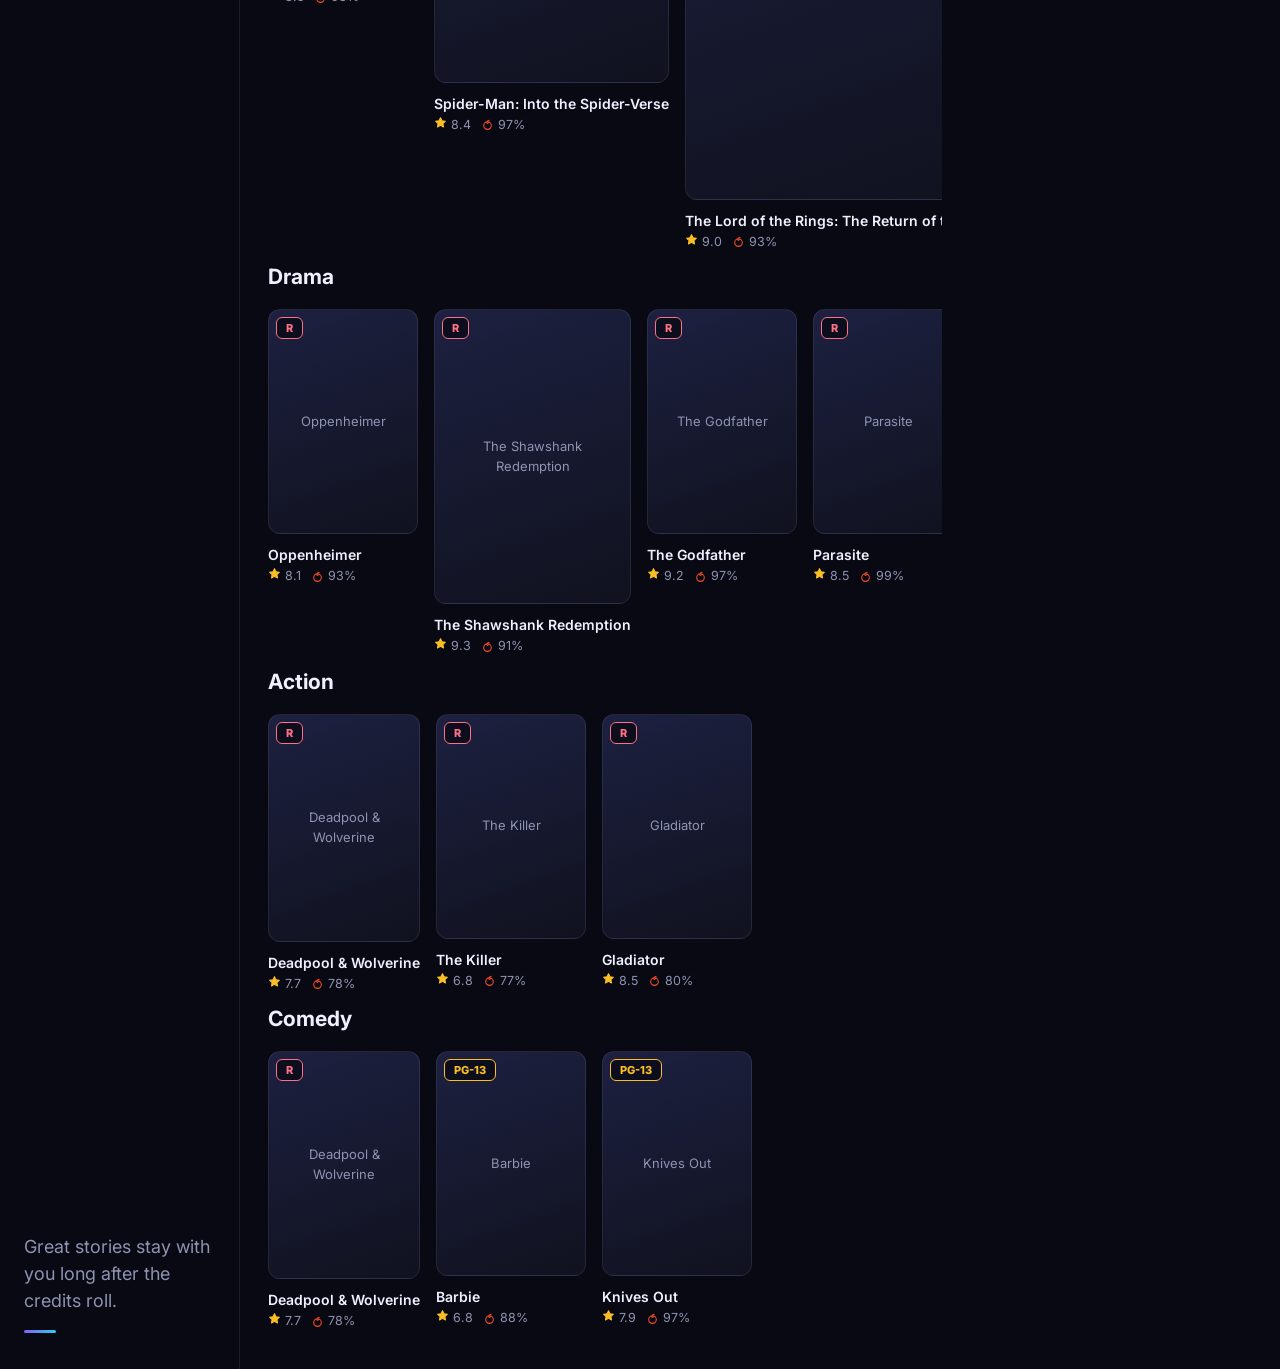
==== commit cc24fa56: "UI changed , Rotted Tomato rating added , Sit check added" ====
--- a/Front-End/index.html
+++ b/Front-End/index.html
@@ -3,117 +3,118 @@
 <head>
   <meta charset="UTF-8">
   <meta name="viewport" content="width=device-width, initial-scale=1.0">
-  <title>CineVerse</title>
+  <title>DimmerTick - Book movie tickets</title>
   <link rel="preconnect" href="https://fonts.googleapis.com">
   <link rel="preconnect" href="https://fonts.gstatic.com" crossorigin>
+  <link rel="preconnect" href="https://image.tmdb.org" crossorigin>
   <link href="https://fonts.googleapis.com/css2?family=Inter:wght@400;500;600;700;800&display=swap" rel="stylesheet">
   <link rel="stylesheet" href="css/style.css">
 </head>
 <body>
 
-  <!-- TOP BAR -->
-  <header class="topbar">
-    <a class="logo" href="#"><span class="logo-mark">🎞</span>Cine<b>Verse</b></a>
-    <label class="search">
-      <span>🔍</span>
-      <input id="search" type="search" placeholder="Search for movies, directors...">
-    </label>
-    <div class="top-actions">
-      <button class="icon-btn" aria-label="Notifications">🔔</button>
-      <button class="user"><span class="avatar">A</span>Account</button>
-    </div>
-  </header>
+<!-- SVG ICON SPRITE: every icon lives here once, used as <use href="#i-name"> -->
+<svg width="0" height="0" style="position:absolute" aria-hidden="true"><defs>
+  <symbol id="i-home" viewBox="0 0 24 24"><path d="M3 11l9-8 9 8"/><path d="M5 10v10h14V10"/></symbol>
+  <symbol id="i-film" viewBox="0 0 24 24"><rect x="3" y="3" width="18" height="18" rx="2"/><path d="M7 3v18M17 3v18M3 8h4M3 12h18M3 16h4M17 8h4M17 16h4"/></symbol>
+  <symbol id="i-compass" viewBox="0 0 24 24"><circle cx="12" cy="12" r="9"/><path d="M15.5 8.5l-2 5-5 2 2-5z"/></symbol>
+  <symbol id="i-bookmark" viewBox="0 0 24 24"><path d="M6 3h12v18l-6-4-6 4z"/></symbol>
+  <symbol id="i-search" viewBox="0 0 24 24"><circle cx="11" cy="11" r="7"/><path d="M21 21l-4.3-4.3"/></symbol>
+  <symbol id="i-bell" viewBox="0 0 24 24"><path d="M6 8a6 6 0 0112 0c0 7 3 9 3 9H3s3-2 3-9"/><path d="M10 21a2 2 0 004 0"/></symbol>
+  <symbol id="i-play" viewBox="0 0 24 24"><path d="M7 4l13 8-13 8z"/></symbol>
+  <symbol id="i-plus" viewBox="0 0 24 24"><path d="M12 5v14M5 12h14"/></symbol>
+  <symbol id="i-check" viewBox="0 0 24 24"><path d="M5 12l5 5 9-10"/></symbol>
+  <symbol id="i-star" viewBox="0 0 24 24"><path d="M12 3l2.8 5.7 6.2.9-4.5 4.4 1 6.2-5.5-2.9-5.5 2.9 1-6.2L3 9.6l6.2-.9z"/></symbol>
+  <symbol id="i-trophy" viewBox="0 0 24 24"><path d="M8 4h8v6a4 4 0 01-8 0z"/><path d="M8 6H4v2a4 4 0 004 4M16 6h4v2a4 4 0 01-4 4M12 14v4M8 21h8M10 18h4"/></symbol>
+  <symbol id="i-flame" viewBox="0 0 24 24"><path d="M12 3c1 4 5 5 5 10a5 5 0 01-10 0c0-2 1-3 2-4 0 2 1 3 2 3 0-4-1-6 1-9z"/></symbol>
+  <symbol id="i-ticket" viewBox="0 0 24 24"><path d="M3 7h18v3a2 2 0 000 4v3H3v-3a2 2 0 000-4z"/><path d="M14 7v10"/></symbol>
+  <symbol id="i-percent" viewBox="0 0 24 24"><path d="M19 5L5 19"/><circle cx="7" cy="7" r="2.5"/><circle cx="17" cy="17" r="2.5"/></symbol>
+  <symbol id="i-shield" viewBox="0 0 24 24"><path d="M12 3l8 3v6c0 5-3.5 8-8 9-4.5-1-8-4-8-9V6z"/></symbol>
+  <symbol id="i-tomato" viewBox="0 0 24 24"><circle cx="12" cy="14" r="7"/><path d="M12 7c0-2 2-3 3-3M9 8l3 2 3-2"/></symbol>
+  <symbol id="i-left" viewBox="0 0 24 24"><path d="M15 5l-7 7 7 7"/></symbol>
+  <symbol id="i-right" viewBox="0 0 24 24"><path d="M9 5l7 7-7 7"/></symbol>
+  <symbol id="i-copy" viewBox="0 0 24 24"><rect x="9" y="9" width="11" height="11" rx="2"/><path d="M5 15V5a2 2 0 012-2h10"/></symbol>
+</defs></svg>
 
-  <div class="shell">
+<header class="topbar">
+  <a class="logo" href="#"><svg class="i"><use href="#i-ticket"/></svg>Dimmer<b>Tick</b></a>
+  <label class="search">
+    <svg class="i"><use href="#i-search"/></svg>
+    <input id="search" type="search" placeholder="Search movies, directors, actors...">
+  </label>
+  <div class="top-actions">
+    <button class="icon-btn" aria-label="Notifications"><svg class="i"><use href="#i-bell"/></svg></button>
+    <button class="user"><span class="avatar">A</span>Account</button>
+  </div>
+</header>
 
-    <!-- LEFT SIDEBAR -->
-    <aside class="side">
-      <nav id="side-nav" class="side-nav">
-        <a href="#" data-view="home" class="active">🏠 Home</a>
-        <a href="#" data-view="movies">🎬 Movies</a>
-        <a href="#" data-view="genres">🧭 Genres</a>
-        <a href="#" data-view="mylist">🔖 My List</a>
-      </nav>
-      <blockquote class="quote">“Great stories stay with you long after the credits roll.”</blockquote>
+<div class="shell">
+  <aside class="side">
+    <nav id="side-nav" class="side-nav">
+      <a href="#" data-view="home" class="active"><svg class="i"><use href="#i-home"/></svg>Home</a>
+      <a href="#" data-view="movies"><svg class="i"><use href="#i-film"/></svg>Movies</a>
+      <a href="#" data-view="genres"><svg class="i"><use href="#i-compass"/></svg>Genres</a>
+      <a href="#" data-view="mylist"><svg class="i"><use href="#i-bookmark"/></svg>My List</a>
+    </nav>
+    <blockquote class="quote">Great stories stay with you long after the credits roll.</blockquote>
+  </aside>
+
+  <div id="home" class="home">
+    <main class="center">
+      <section class="hero" id="hero">
+        <div class="hero-bg"></div>
+        <div class="hero-body">
+          <span class="tag">Featured</span>
+          <h1 id="hero-title"></h1>
+          <div class="chips" id="hero-chips"></div>
+          <p class="hero-text" id="hero-text"></p>
+          <p class="hero-meta" id="hero-meta"></p>
+          <div class="hero-btns">
+            <button class="btn grad" id="hero-watch"><svg class="i fill"><use href="#i-play"/></svg>Details &amp; tickets</button>
+            <button class="btn ghost" id="hero-list"></button>
+          </div>
+        </div>
+        <div class="hero-poster" id="hero-poster"></div>
+        <div class="hero-ctrl">
+          <div class="dots" id="dots"></div>
+          <button id="prev" aria-label="Previous"><svg class="i"><use href="#i-left"/></svg></button>
+          <button id="next" aria-label="Next"><svg class="i"><use href="#i-right"/></svg></button>
+        </div>
+      </section>
+
+      <section id="hot-section">
+        <div class="row-head"><h2><svg class="i hot-i"><use href="#i-flame"/></svg>Selling fast</h2><span class="muted small">Demo numbers. Connect to your bookings later.</span></div>
+        <div class="hot-grid" id="hot"></div>
+      </section>
+
+      <section>
+        <div class="row-head"><h2 id="grid-title">Now showing</h2></div>
+        <div class="grid" id="grid"></div>
+      </section>
+
+      <section id="genres-section">
+        <div class="row-head"><h2>Browse by genre</h2><button class="link" id="clear-genre">Clear filter</button></div>
+        <div class="genres" id="genres"></div>
+      </section>
+
+      <div id="rows"></div>
+    </main>
+
+    <aside class="right">
+      <section class="panel">
+        <h2><svg class="i"><use href="#i-trophy"/></svg>Top rated</h2>
+        <div id="top-list"></div>
+      </section>
+      <section class="panel deals">
+        <h2><svg class="i"><use href="#i-percent"/></svg>Discounts</h2>
+        <div id="deals"></div>
+      </section>
     </aside>
-
-    <!-- HOME VIEW -->
-    <div id="home" class="home">
-      <main class="center">
-        <section class="hero" id="hero">
-          <div class="hero-body">
-            <span class="tag">Featured</span>
-            <h1 id="hero-title"></h1>
-            <p class="hero-text" id="hero-text"></p>
-            <p class="hero-meta" id="hero-meta"></p>
-            <div class="hero-btns">
-              <button class="btn gold" id="hero-watch">▶ Watch trailer</button>
-              <button class="btn ghost" id="hero-list">＋ My List</button>
-            </div>
-          </div>
-          <div class="hero-ctrl">
-            <div class="dots" id="dots"></div>
-            <button id="prev" aria-label="Previous">‹</button>
-            <button id="next" aria-label="Next">›</button>
-          </div>
-        </section>
-
-        <section>
-          <div class="row-head"><h2 id="grid-title">Trending Now</h2></div>
-          <div class="grid" id="grid"></div>
-        </section>
-
-        <section id="genres-section">
-          <div class="row-head"><h2>Popular Genres</h2><button class="link" id="clear-genre">Clear filter</button></div>
-          <div class="genres" id="genres"></div>
-        </section>
-      </main>
-
-      <!-- RIGHT PANEL -->
-      <aside class="right">
-        <section class="panel">
-          <h2>🏆 Top Rated</h2>
-          <div id="top-list"></div>
-        </section>
-        <section class="panel discover">
-          <h3>Discover Something New</h3>
-          <p>Pick a random movie and see what is playing near you.</p>
-          <button class="btn gold" id="explore">Explore now ›</button>
-        </section>
-      </aside>
-    </div>
-
-    <!-- DETAILS VIEW -->
-    <section id="details" class="details" hidden>
-      <button class="back" id="back-btn">← Back to movies</button>
-
-      <div class="d-hero">
-        <div class="trailer"><iframe id="d-trailer" title="Movie trailer" allow="encrypted-media; picture-in-picture" allowfullscreen></iframe></div>
-        <div class="d-info">
-          <h1 id="d-title"></h1>
-          <p class="muted" id="d-director"></p>
-          <div class="chips"><span id="d-rating"></span><span id="d-duration"></span><span id="d-genre"></span></div>
-          <p class="muted" id="d-synopsis"></p>
-        </div>
-        <img id="d-poster" class="d-poster" alt="">
-      </div>
-
-      <h2>Select date</h2>
-      <div class="dates" id="dates"></div>
-
-      <h2>Cinemas in New York</h2>
-      <details class="cinema" open>
-        <summary><div><strong>AMC Empire 25</strong><small>234 W 42nd St, New York, NY 10036</small></div><span>Showtimes</span></summary>
-        <div class="times"><button>10:30 AM</button><button>1:45 PM</button><button>5:00 PM</button><button>8:15 PM</button></div>
-      </details>
-      <details class="cinema">
-        <summary><div><strong>Regal Times Square</strong><small>247 W 42nd St, New York, NY 10036</small></div><span>Showtimes</span></summary>
-        <div class="times"><button>12:00 PM</button><button>3:15 PM</button><button>6:30 PM</button><button>9:45 PM</button></div>
-      </details>
-    </section>
-
   </div>
 
-  <script src="js/app.js"></script>
+  <section id="details" class="details" hidden></section>
+</div>
+
+<div id="toast" class="toast" role="status"></div>
+<script src="js/app.js"></script>
 </body>
 </html>
--- a/Front-End/css/style.css
+++ b/Front-End/css/style.css
@@ -1,131 +1,189 @@
 /* ===== 1. TOKENS ===== */
 :root{
-  --bg:#07090d; --surface:#0f1218; --surface-2:#161a23; --border:#1d2230;
-  --gold:#e8b04a; --gold-2:#f6d27a; --text:#f2f2f2; --muted:#8b8f9a;
-  --radius:16px; --font:'Inter',system-ui,sans-serif;
+  --bg:#080913; --surface:#10121f; --surface-2:#181b2e; --border:rgba(255,255,255,.08);
+  --a:#8b5cf6; --b:#22d3ee; --grad:linear-gradient(135deg,#8b5cf6,#22d3ee);
+  --hot:#fb7185; --star:#fbbf24; --text:#eef0ff; --muted:#8e93b0; --radius:16px;
+  --font:'Inter',system-ui,sans-serif;
 }
 *{box-sizing:border-box;margin:0;padding:0}
 [hidden]{display:none!important}
-body{font-family:var(--font);background:var(--bg);color:var(--text);line-height:1.5}
+html{scroll-behavior:smooth}
+body{font-family:var(--font);background:radial-gradient(900px 500px at 85% -10%,rgba(139,92,246,.14),transparent),var(--bg);color:var(--text);line-height:1.5}
 a{color:inherit;text-decoration:none}
 button{font:inherit;color:inherit;cursor:pointer;border:0;background:none}
-:focus-visible{outline:2px solid var(--gold);outline-offset:2px}
-h2{font-size:22px;font-weight:600}
-.muted{color:var(--muted)}
+:focus-visible{outline:2px solid var(--b);outline-offset:2px}
+h2{font-size:21px;font-weight:700;display:flex;align-items:center;gap:10px}
+.muted{color:var(--muted)} .small{font-size:12px}
+.i{width:1.15em;height:1.15em;fill:none;stroke:currentColor;stroke-width:2;stroke-linecap:round;stroke-linejoin:round;flex-shrink:0}
+.i.fill{fill:currentColor} .st{fill:var(--star);stroke:var(--star)} .hot-i{color:var(--hot)}
 
 /* ===== 2. TOP BAR ===== */
-.topbar{position:sticky;top:0;z-index:50;display:flex;align-items:center;gap:24px;padding:14px 28px;background:rgba(7,9,13,.88);backdrop-filter:blur(12px);border-bottom:1px solid var(--border)}
-.logo{font-size:24px;font-weight:500;width:216px}
-.logo b{font-weight:700;color:var(--gold)}
-.logo-mark{margin-right:10px}
-.search{flex:1;max-width:520px;display:flex;gap:10px;align-items:center;padding:10px 18px;background:var(--surface);border:1px solid var(--border);border-radius:30px}
-.search:focus-within{border-color:var(--gold)}
+.topbar{position:sticky;top:0;z-index:50;display:flex;align-items:center;gap:24px;padding:14px 28px;background:rgba(8,9,19,.8);backdrop-filter:blur(14px);border-bottom:1px solid var(--border)}
+.logo{display:flex;align-items:center;gap:10px;font-size:24px;font-weight:600;width:216px}
+.logo .i{color:var(--b);width:1.3em;height:1.3em}
+.logo b{font-weight:800;background:var(--grad);-webkit-background-clip:text;background-clip:text;color:transparent}
+.search{flex:1;max-width:520px;display:flex;gap:10px;align-items:center;padding:10px 18px;background:var(--surface);border:1px solid var(--border);border-radius:30px;color:var(--muted);transition:.25s}
+.search:focus-within{border-color:var(--a);box-shadow:0 0 0 4px rgba(139,92,246,.15)}
 .search input{flex:1;background:none;border:0;outline:0;color:var(--text);font:inherit;font-size:14px}
-.top-actions{margin-left:auto;display:flex;align-items:center;gap:18px}
+.top-actions{margin-left:auto;display:flex;align-items:center;gap:16px}
+.icon-btn{width:38px;height:38px;border-radius:50%;display:grid;place-items:center;background:var(--surface);border:1px solid var(--border);transition:.2s}
+.icon-btn:hover{border-color:var(--a)}
 .user{display:flex;align-items:center;gap:10px;font-size:14px;font-weight:500}
-.avatar{width:34px;height:34px;border-radius:50%;display:grid;place-items:center;background:linear-gradient(135deg,var(--gold-2),var(--gold));color:#1a1204;font-weight:700}
+.avatar{width:34px;height:34px;border-radius:50%;display:grid;place-items:center;background:var(--grad);font-weight:700;color:#0a0b14}
 
 /* ===== 3. LAYOUT ===== */
-.shell{display:grid;grid-template-columns:240px minmax(0,1fr) 300px;min-height:calc(100vh - 67px)}
+.shell{display:grid;grid-template-columns:240px minmax(0,1fr) 310px;min-height:calc(100vh - 67px)}
 .home{display:contents}
-.center{padding:28px;display:flex;flex-direction:column;gap:36px;min-width:0}
+.center{padding:28px;display:flex;flex-direction:column;gap:40px;min-width:0}
 .right{padding:28px 28px 28px 0;display:flex;flex-direction:column;gap:24px}
-.details{grid-column:2 / -1;padding:28px}
+.details{grid-column:2 / -1;padding:28px;animation:fade .4s}
+.side{display:flex;flex-direction:column;justify-content:space-between;padding:28px 16px;border-right:1px solid var(--border)}
+.side-nav{display:flex;flex-direction:column;gap:6px;position:sticky;top:96px}
+.side-nav a{display:flex;align-items:center;gap:12px;padding:12px 16px;border-radius:12px;color:var(--muted);font-weight:500;transition:.2s}
+.side-nav a:hover{color:var(--text);background:var(--surface);transform:translateX(3px)}
+.side-nav a.active{color:#fff;background:linear-gradient(90deg,rgba(139,92,246,.25),rgba(34,211,238,.06));box-shadow:inset 3px 0 0 var(--a)}
+.quote{font-size:18px;color:var(--muted);padding:0 8px 8px}
+.quote::after{content:"";display:block;width:32px;height:3px;border-radius:3px;background:var(--grad);margin-top:16px}
 
-/* Sidebar */
-.side{display:flex;flex-direction:column;justify-content:space-between;padding:28px 16px;border-right:1px solid var(--border);background:linear-gradient(180deg,var(--bg) 35%,#1a120a 100%)}
-.side-nav{display:flex;flex-direction:column;gap:6px;position:sticky;top:96px}
-.side-nav a{padding:13px 16px;border-radius:10px;color:var(--muted);font-weight:500;border-left:3px solid transparent;transition:.2s}
-.side-nav a:hover{color:var(--text);background:var(--surface)}
-.side-nav a.active{color:var(--text);background:rgba(232,176,74,.1);border-left-color:var(--gold)}
-.quote{font-size:19px;line-height:1.5;color:#9a9388;padding:0 8px 8px}
-.quote::after{content:"";display:block;width:28px;height:2px;background:var(--gold);margin-top:18px}
+/* ===== 4. POSTERS, CHIPS ===== */
+.pw{position:relative;aspect-ratio:2/3;border-radius:12px;overflow:hidden;background:linear-gradient(160deg,#1d2040,var(--surface))}
+.pw::after{content:attr(data-t);position:absolute;inset:0;display:grid;place-items:center;padding:10px;text-align:center;font-size:13px;color:var(--muted)}
+.pw img{position:relative;z-index:1;display:block;width:100%;height:100%;object-fit:cover}
+.chips{display:flex;flex-wrap:wrap;gap:8px;align-items:center}
+.age{padding:2px 9px;border-radius:6px;font-size:11px;font-weight:800;border:1px solid;background:rgba(8,9,19,.75);backdrop-filter:blur(6px)}
+.a-G,.a-PG{color:#34d399;border-color:#34d399}.a-PG13{color:var(--star);border-color:var(--star)}.a-R{color:var(--hot);border-color:var(--hot)}
+.rate{display:inline-flex;align-items:center;gap:6px;padding:3px 10px;border-radius:20px;background:var(--surface-2);border:1px solid var(--border);font-size:12px;font-weight:600}
+.rate b{background:#f5c518;color:#111;border-radius:4px;padding:0 5px;font-size:11px}
+.rate .i{color:#fa4b2a}
 
-/* ===== 4. HERO ===== */
-.hero{position:relative;min-height:360px;border-radius:var(--radius);border:1px solid var(--border);overflow:hidden;display:flex;align-items:center;
-  background:linear-gradient(90deg,var(--bg) 28%,rgba(7,9,13,.2) 75%),var(--bg-img,none) right center/cover,var(--surface)}
-.hero-body{padding:36px;max-width:440px}
-.tag{display:inline-block;padding:4px 12px;border-radius:6px;font-size:12px;font-weight:600;color:var(--gold);background:rgba(232,176,74,.12);border:1px solid rgba(232,176,74,.4)}
-.hero h1{font-size:44px;line-height:1.1;font-weight:700;margin:14px 0 12px;letter-spacing:-.5px}
-.hero-text{color:#cfcfd6;display:-webkit-box;-webkit-line-clamp:3;-webkit-box-orient:vertical;overflow:hidden}
-.hero-meta{color:var(--muted);font-size:14px;margin:14px 0 22px}
-.hero-btns{display:flex;gap:12px}
-.hero-ctrl{position:absolute;right:20px;bottom:18px;display:flex;align-items:center;gap:10px}
-.hero-ctrl button{width:30px;height:30px;border-radius:50%;background:rgba(255,255,255,.08);border:1px solid var(--border)}
-.dots{display:flex;gap:6px;margin-right:8px}
-.dots i{width:6px;height:6px;border-radius:50%;background:#555}
-.dots i.on{background:var(--gold)}
+/* ===== 5. HERO ===== */
+.hero{position:relative;display:grid;grid-template-columns:1fr 230px;gap:30px;align-items:center;padding:34px 40px;min-height:380px;border-radius:20px;border:1px solid var(--border);overflow:hidden;background:var(--surface)}
+.hero-bg{position:absolute;inset:-30px;background:var(--bg-img) center/cover;filter:blur(40px) saturate(1.4);opacity:.35;transition:background-image .6s}
+.hero>*:not(.hero-bg){position:relative}
+.tag{display:inline-block;margin-bottom:12px;padding:4px 12px;border-radius:30px;font-size:12px;font-weight:600;background:rgba(255,255,255,.08);border:1px solid var(--border)}
+.hero h1{font-size:42px;line-height:1.1;font-weight:800;letter-spacing:-.8px;margin-bottom:14px}
+.hero-text{margin:16px 0 8px;color:#cfd2ea;max-width:520px;display:-webkit-box;-webkit-line-clamp:3;-webkit-box-orient:vertical;overflow:hidden}
+.hero-meta{color:var(--muted);font-size:14px;margin-bottom:22px}
+.hero-btns{display:flex;gap:12px;flex-wrap:wrap}
+.hero-poster .pw{box-shadow:0 20px 50px rgba(0,0,0,.6);border:1px solid var(--border);transform:rotate(2deg)}
+.hero.swap .hero-body{animation:slide .6s cubic-bezier(.2,.8,.2,1)}
+.hero.swap .hero-poster .pw{animation:zoom .7s cubic-bezier(.2,.8,.2,1)}
+.hero-ctrl{position:absolute!important;right:20px;bottom:16px;display:flex;align-items:center;gap:8px}
+.hero-ctrl button{width:32px;height:32px;border-radius:50%;display:grid;place-items:center;background:rgba(255,255,255,.08);border:1px solid var(--border);transition:.2s}
+.hero-ctrl button:hover{background:var(--a)}
+.dots{display:flex;gap:6px;margin-right:6px}
+.dots i{width:6px;height:6px;border-radius:6px;background:#555a78;transition:.3s}
+.dots i.on{width:20px;background:var(--b)}
+.btn{display:inline-flex;align-items:center;gap:8px;padding:12px 22px;border-radius:12px;font-weight:600;font-size:14px;transition:.25s}
+.btn.grad{background:var(--grad);color:#0a0b14}
+.btn.grad:hover{transform:translateY(-2px);box-shadow:0 8px 24px rgba(139,92,246,.45)}
+.btn.ghost{background:rgba(255,255,255,.06);border:1px solid var(--border)}
+.btn.ghost:hover{border-color:var(--b)}
+.link{color:var(--muted);font-size:14px}.link:hover{color:var(--b)}
 
-.btn{padding:12px 22px;border-radius:12px;font-weight:600;font-size:14px;transition:.2s}
-.btn.gold{background:linear-gradient(135deg,var(--gold-2),var(--gold));color:#1a1204}
-.btn.gold:hover{filter:brightness(1.08);box-shadow:0 0 18px rgba(232,176,74,.35)}
-.btn.ghost{background:rgba(255,255,255,.06);border:1px solid #2b303d}
-.btn.ghost:hover{border-color:var(--gold)}
-.link{color:var(--muted);font-size:14px}
-.link:hover{color:var(--gold)}
-
-/* ===== 5. MOVIE GRID ===== */
-.row-head{display:flex;justify-content:space-between;align-items:center;margin-bottom:16px}
-.grid{display:grid;grid-template-columns:repeat(auto-fill,minmax(150px,1fr));gap:18px}
-.card{cursor:pointer}
-.poster{width:100%;aspect-ratio:2/3;object-fit:cover;border-radius:10px;border:1px solid var(--border);background:var(--surface-2);transition:.25s}
-.card:hover .poster{transform:translateY(-6px);border-color:var(--gold);box-shadow:0 14px 28px rgba(0,0,0,.5)}
-.card h3{font-size:14px;font-weight:600;margin:10px 0 2px}
-.card p{font-size:13px;color:var(--muted)}
-.star{color:var(--gold)}
-.year{margin-left:10px}
+/* ===== 6. SECTIONS ===== */
+.row-head{display:flex;justify-content:space-between;align-items:center;margin-bottom:16px;gap:12px}
+.grid{display:grid;grid-template-columns:repeat(auto-fill,minmax(150px,1fr));gap:20px}
+.rail{display:flex;gap:16px;overflow-x:auto;scroll-snap-type:x mandatory;padding-bottom:10px;scrollbar-width:thin}
+.rail .card{flex:0 0 150px;scroll-snap-align:start}
+.card{position:relative;cursor:pointer;animation:rise .5s both;animation-delay:calc(var(--i,0)*45ms)}
+.card .age{position:absolute;top:8px;left:8px;z-index:2}
+.card .pw{border:1px solid var(--border);transition:.3s}
+.card:hover .pw{transform:translateY(-6px) scale(1.02);border-color:var(--a);box-shadow:0 16px 34px rgba(0,0,0,.55),0 0 24px rgba(139,92,246,.25)}
+.card h3{font-size:14px;font-weight:600;margin:10px 0 2px;white-space:nowrap;overflow:hidden;text-overflow:ellipsis}
+.card p{display:flex;gap:10px;align-items:center;font-size:12.5px;color:var(--muted)}
+.card p .i{width:13px;height:13px}.card p .rt-s{display:inline-flex;gap:4px;align-items:center}.card p .rt-s .i{color:#fa4b2a;fill:none}
 .empty{grid-column:1/-1;color:var(--muted)}
 
-/* Genres */
-.genres{display:grid;grid-template-columns:repeat(auto-fill,minmax(140px,1fr));gap:14px}
-.genre{height:90px;border-radius:10px;border:1px solid var(--border);padding:12px;display:flex;align-items:flex-end;font-weight:600;font-size:14px;transition:.2s;background:linear-gradient(135deg,var(--c1),var(--surface))}
-.genre:hover,.genre.on{border-color:var(--gold)}
-.g0{--c1:#3a2a14}.g1{--c1:#2a1f2f}.g2{--c1:#14283a}.g3{--c1:#3a2c1a}.g4{--c1:#1b2a22}.g5{--c1:#2b2330}
+.hot-grid{display:grid;grid-template-columns:repeat(auto-fill,minmax(270px,1fr));gap:14px}
+.hot{display:flex;gap:14px;padding:12px;border-radius:var(--radius);background:var(--surface);border:1px solid var(--border);cursor:pointer;transition:.25s}
+.hot:hover{border-color:var(--hot);transform:translateY(-3px)}
+.hot .pw{width:64px;flex-shrink:0}
+.hot h3{font-size:15px;margin-bottom:2px}.hot p,.hot small{font-size:12px;color:var(--muted)}
+.bar{height:6px;border-radius:6px;background:var(--surface-2);margin:10px 0 6px;overflow:hidden}
+.bar i{display:block;height:100%;width:var(--w);border-radius:6px;background:linear-gradient(90deg,var(--a),var(--hot));animation:fill 1.2s cubic-bezier(.2,.8,.2,1) both}
 
-/* ===== 6. RIGHT PANEL ===== */
+.genres{display:grid;grid-template-columns:repeat(auto-fill,minmax(130px,1fr));gap:12px}
+.genre{height:84px;border-radius:14px;border:1px solid var(--border);padding:12px;display:flex;align-items:flex-end;font-weight:600;font-size:14px;transition:.25s;background:linear-gradient(135deg,var(--c1),var(--surface))}
+.genre:hover,.genre.on{border-color:var(--b);transform:translateY(-3px)}
+.g0{--c1:#2e1f5e}.g1{--c1:#0e3a4a}.g2{--c1:#4a1d3d}.g3{--c1:#1d2f5e}.g4{--c1:#0f3f33}.g5{--c1:#4a2d16}
+
+/* ===== 7. RIGHT PANEL ===== */
 .panel{background:var(--surface);border:1px solid var(--border);border-radius:var(--radius);padding:22px}
 .panel h2{font-size:18px;margin-bottom:14px}
 .top-item{display:flex;align-items:center;gap:14px;padding:10px;border-radius:12px;cursor:pointer;transition:.2s}
-.top-item:hover{background:var(--surface-2)}
-.top-item .rank{font-size:20px;font-weight:700;color:var(--muted);width:20px}
-.top-item img{width:48px;height:68px;object-fit:cover;border-radius:6px;background:var(--surface-2)}
-.top-item h4{font-size:14px;font-weight:600}
-.top-item p{font-size:12px;color:var(--muted)}
-.discover{background:linear-gradient(160deg,#1c1409,var(--surface))}
-.discover h3{font-size:20px;font-weight:600;margin-bottom:8px}
-.discover p{color:var(--muted);font-size:14px;margin-bottom:18px}
+.top-item:hover{background:var(--surface-2);transform:translateX(4px)}
+.rank{font-size:20px;font-weight:800;color:var(--muted);width:20px}
+.top-item .pw{width:46px;flex-shrink:0;border-radius:8px}
+.top-item h4{font-size:14px;font-weight:600;line-height:1.3}.top-item p{font-size:12px;color:var(--muted)}
+.deal{padding:14px;border-radius:12px;background:var(--surface-2);border:1px dashed rgba(139,92,246,.5);margin-bottom:10px}
+.deal h4{font-size:14px}.deal p{font-size:12.5px;color:var(--muted);margin:2px 0 10px}
+.code{display:inline-flex;align-items:center;gap:8px;padding:5px 12px;border-radius:8px;background:rgba(139,92,246,.18);color:#c4b5fd;font-weight:700;font-size:12px;letter-spacing:.5px}
+.code:hover{background:var(--a);color:#fff}
 
-/* ===== 7. DETAILS VIEW ===== */
-.back{padding:10px 20px;border-radius:30px;background:var(--surface);border:1px solid var(--border);color:var(--muted);font-weight:600;font-size:14px;margin-bottom:24px}
-.back:hover{color:var(--gold);border-color:var(--gold)}
-.d-hero{display:grid;grid-template-columns:1.3fr 1fr 180px;gap:28px;padding:28px;margin-bottom:32px;background:var(--surface);border:1px solid var(--border);border-radius:20px}
-.trailer{border-radius:14px;overflow:hidden;background:#000;min-height:300px}
-.trailer iframe{width:100%;height:100%;min-height:300px;border:0}
-.d-info h1{font-size:32px;line-height:1.15;margin-bottom:4px}
-.chips{display:flex;flex-wrap:wrap;gap:8px;margin:16px 0}
-.chips span{padding:5px 13px;border-radius:30px;font-size:13px;font-weight:600;background:var(--surface-2);border:1px solid var(--border)}
-.chips span:first-child{color:var(--gold)}
-.d-poster{width:180px;height:270px;object-fit:cover;border-radius:14px;border:1px solid var(--border)}
-.details h2{font-size:20px;margin-bottom:16px}
-.dates{display:flex;gap:12px;margin-bottom:32px;flex-wrap:wrap}
-.date{padding:12px 26px;border-radius:12px;background:var(--surface);border:1px solid var(--border);font-weight:600;color:var(--muted);text-align:left}
+/* ===== 8. DETAILS ===== */
+.details h2{margin:34px 0 16px}
+.back{display:inline-flex;align-items:center;gap:8px;padding:10px 20px;border-radius:30px;background:var(--surface);border:1px solid var(--border);color:var(--muted);font-weight:600;font-size:14px;transition:.2s}
+.back:hover{color:var(--b);border-color:var(--b);transform:translateX(-4px)}
+.d-hero{display:grid;grid-template-columns:1.3fr 1fr 180px;gap:28px;margin-top:24px;padding:28px;background:var(--surface);border:1px solid var(--border);border-radius:20px}
+.trailer{border-radius:14px;overflow:hidden;background:#000;min-height:300px}.trailer iframe{width:100%;height:100%;min-height:300px;border:0}
+.d-info h1{font-size:30px;line-height:1.15;margin:12px 0}
+.facts{display:grid;grid-template-columns:1fr 1fr;gap:12px;margin:16px 0}
+.facts dt{font-size:12px;color:var(--muted)}.facts dd{font-size:14px;font-weight:600}
+.warn{display:flex;gap:8px;margin-top:14px;padding:10px 14px;border-radius:10px;font-size:13px;color:var(--hot);background:rgba(251,113,133,.1);border:1px solid rgba(251,113,133,.3)}
+.d-poster{align-self:start}
+.cast{display:flex;flex-wrap:wrap;gap:12px}
+.cast div{display:flex;align-items:center;gap:10px;padding:8px 16px 8px 8px;border-radius:30px;background:var(--surface);border:1px solid var(--border);font-size:14px;font-weight:500}
+.av{width:34px;height:34px;border-radius:50%;display:grid;place-items:center;font-size:12px;font-weight:700;background:var(--grad);color:#0a0b14}
+.awards,.rules{list-style:none;display:grid;gap:10px}
+.awards li,.rules li{display:flex;gap:12px;align-items:flex-start;padding:12px 16px;border-radius:12px;background:var(--surface);border:1px solid var(--border);font-size:14px}
+.awards .i{color:var(--star)}.rules .i{color:var(--b);margin-top:3px}
+.dates{display:flex;gap:12px;flex-wrap:wrap}
+.date{padding:12px 26px;border-radius:12px;background:var(--surface);border:1px solid var(--border);font-weight:600;color:var(--muted);text-align:left;transition:.2s}
 .date span{display:block;font-size:13px;font-weight:400}
-.date.on{background:linear-gradient(135deg,var(--gold-2),var(--gold));color:#1a1204;border-color:var(--gold)}
+.date:hover{border-color:var(--a)}.date.on{background:var(--grad);color:#0a0b14;border-color:transparent}
 .cinema{background:var(--surface);border:1px solid var(--border);border-radius:var(--radius);margin-bottom:14px;overflow:hidden}
 .cinema summary{list-style:none;display:flex;justify-content:space-between;align-items:center;padding:18px 24px;cursor:pointer}
 .cinema summary::-webkit-details-marker{display:none}
 .cinema summary small{display:block;color:var(--muted);font-size:13px}
-.cinema summary span{color:var(--gold);font-weight:600;font-size:14px}
-.cinema summary span::after{content:" ▼";font-size:11px}
-.cinema[open] summary span::after{content:" ▲"}
-.times{padding:18px 24px;border-top:1px solid var(--border);background:#0b0e14;display:flex;flex-wrap:wrap;gap:10px}
-.times button{padding:10px 20px;border-radius:8px;background:var(--surface);border:1px solid var(--border);font-weight:600;transition:.2s}
-.times button:hover{border-color:var(--gold);color:var(--gold)}
+.cinema summary span{color:var(--b);font-weight:600;font-size:14px}
+.cinema summary span::after{content:" \25BC";font-size:10px}.cinema[open] summary span::after{content:" \25B2"}
+.times{padding:18px 24px;border-top:1px solid var(--border);background:#0b0d19;display:flex;flex-wrap:wrap;gap:10px}
+.times button{padding:10px 20px;border-radius:10px;background:var(--surface);border:1px solid var(--border);font-weight:600;transition:.2s}
+.times button:hover{border-color:var(--b);color:var(--b)}.times button.on{background:var(--grad);color:#0a0b14;border-color:transparent}
 
-/* ===== 8. RESPONSIVE ===== */
-@media (max-width:1150px){.shell{grid-template-columns:200px minmax(0,1fr)}.right{grid-column:2;padding:0 28px 28px}.logo{width:160px}}
+/* Seats */
+.seatbox{margin-top:30px;padding:28px;border-radius:20px;background:var(--surface);border:1px solid var(--border);animation:rise .5s}
+.seatbox h2{margin-top:0}
+.screen{width:70%;height:38px;margin:10px auto 30px;border-top:3px solid var(--b);border-radius:50% 50% 0 0/100% 100% 0 0;background:linear-gradient(180deg,rgba(34,211,238,.25),transparent);box-shadow:0 -14px 40px rgba(34,211,238,.25);text-align:center;font-size:12px;color:var(--muted);padding-top:12px}
+.seats{display:grid;gap:8px;justify-content:center;overflow-x:auto;padding:4px}
+.srow{display:flex;gap:8px;align-items:center}
+.srow>span{width:18px;font-size:12px;color:var(--muted)}
+.seat{width:30px;height:28px;border-radius:9px 9px 4px 4px;background:var(--surface-2);border:1px solid rgba(255,255,255,.14);transition:transform .15s,background .25s}
+.srow .seat:nth-of-type(5){margin-right:22px}
+.seat.free:hover{transform:translateY(-3px);border-color:var(--b)}
+.seat.sel{background:var(--grad);border-color:transparent;box-shadow:0 0 14px rgba(139,92,246,.6);animation:pop .4s cubic-bezier(.3,1.6,.5,1)}
+.seat.taken{opacity:.25;cursor:not-allowed;background:#3a3f5c}
+.legend{display:flex;justify-content:center;gap:20px;margin:24px 0 8px;font-size:13px;color:var(--muted)}
+.legend span{display:flex;align-items:center;gap:8px}.legend .seat{width:16px;height:14px;animation:none;pointer-events:none}
+.sum{display:flex;justify-content:space-between;align-items:center;gap:16px;flex-wrap:wrap;margin-top:20px;padding-top:20px;border-top:1px solid var(--border)}
+.sum strong{font-size:22px}
+
+.toast{position:fixed;left:50%;bottom:28px;transform:translate(-50%,40px);opacity:0;padding:12px 22px;border-radius:30px;background:var(--surface-2);border:1px solid var(--a);font-size:14px;font-weight:500;z-index:99;transition:.35s;pointer-events:none}
+.toast.show{transform:translate(-50%,0);opacity:1}
+
+/* ===== 9. MOTION ===== */
+@keyframes rise{from{opacity:0;transform:translateY(16px)}}
+@keyframes fade{from{opacity:0}}
+@keyframes slide{from{opacity:0;transform:translateX(-24px)}}
+@keyframes zoom{from{opacity:0;transform:rotate(8deg) scale(.88)}}
+@keyframes fill{from{width:0}}
+@keyframes pop{0%{transform:scale(.6)}60%{transform:scale(1.3)}100%{transform:scale(1)}}
+@media (prefers-reduced-motion:reduce){*,*::before,*::after{animation:none!important;transition:none!important}}
+
+/* ===== 10. RESPONSIVE ===== */
+@media (max-width:1150px){.shell{grid-template-columns:200px minmax(0,1fr)}.right{grid-column:2;padding:0 28px 28px}.logo{width:160px}.d-hero{grid-template-columns:1fr 1fr}.d-poster{display:none}}
 @media (max-width:820px){
-  .shell{grid-template-columns:1fr}.side{display:none}.right,.details{grid-column:1}
-  .logo{width:auto}.user{display:none}.hero h1{font-size:32px}.d-hero{grid-template-columns:1fr}.d-poster{display:none}
-}
-@media (prefers-reduced-motion:reduce){*{transition:none!important}}+  .shell{grid-template-columns:1fr}.side{display:none}.right,.details{grid-column:1}.logo{width:auto}.user{display:none}
+  .hero{grid-template-columns:1fr;padding:24px}.hero-poster{display:none}.hero h1{font-size:30px}.d-hero{grid-template-columns:1fr}
+}
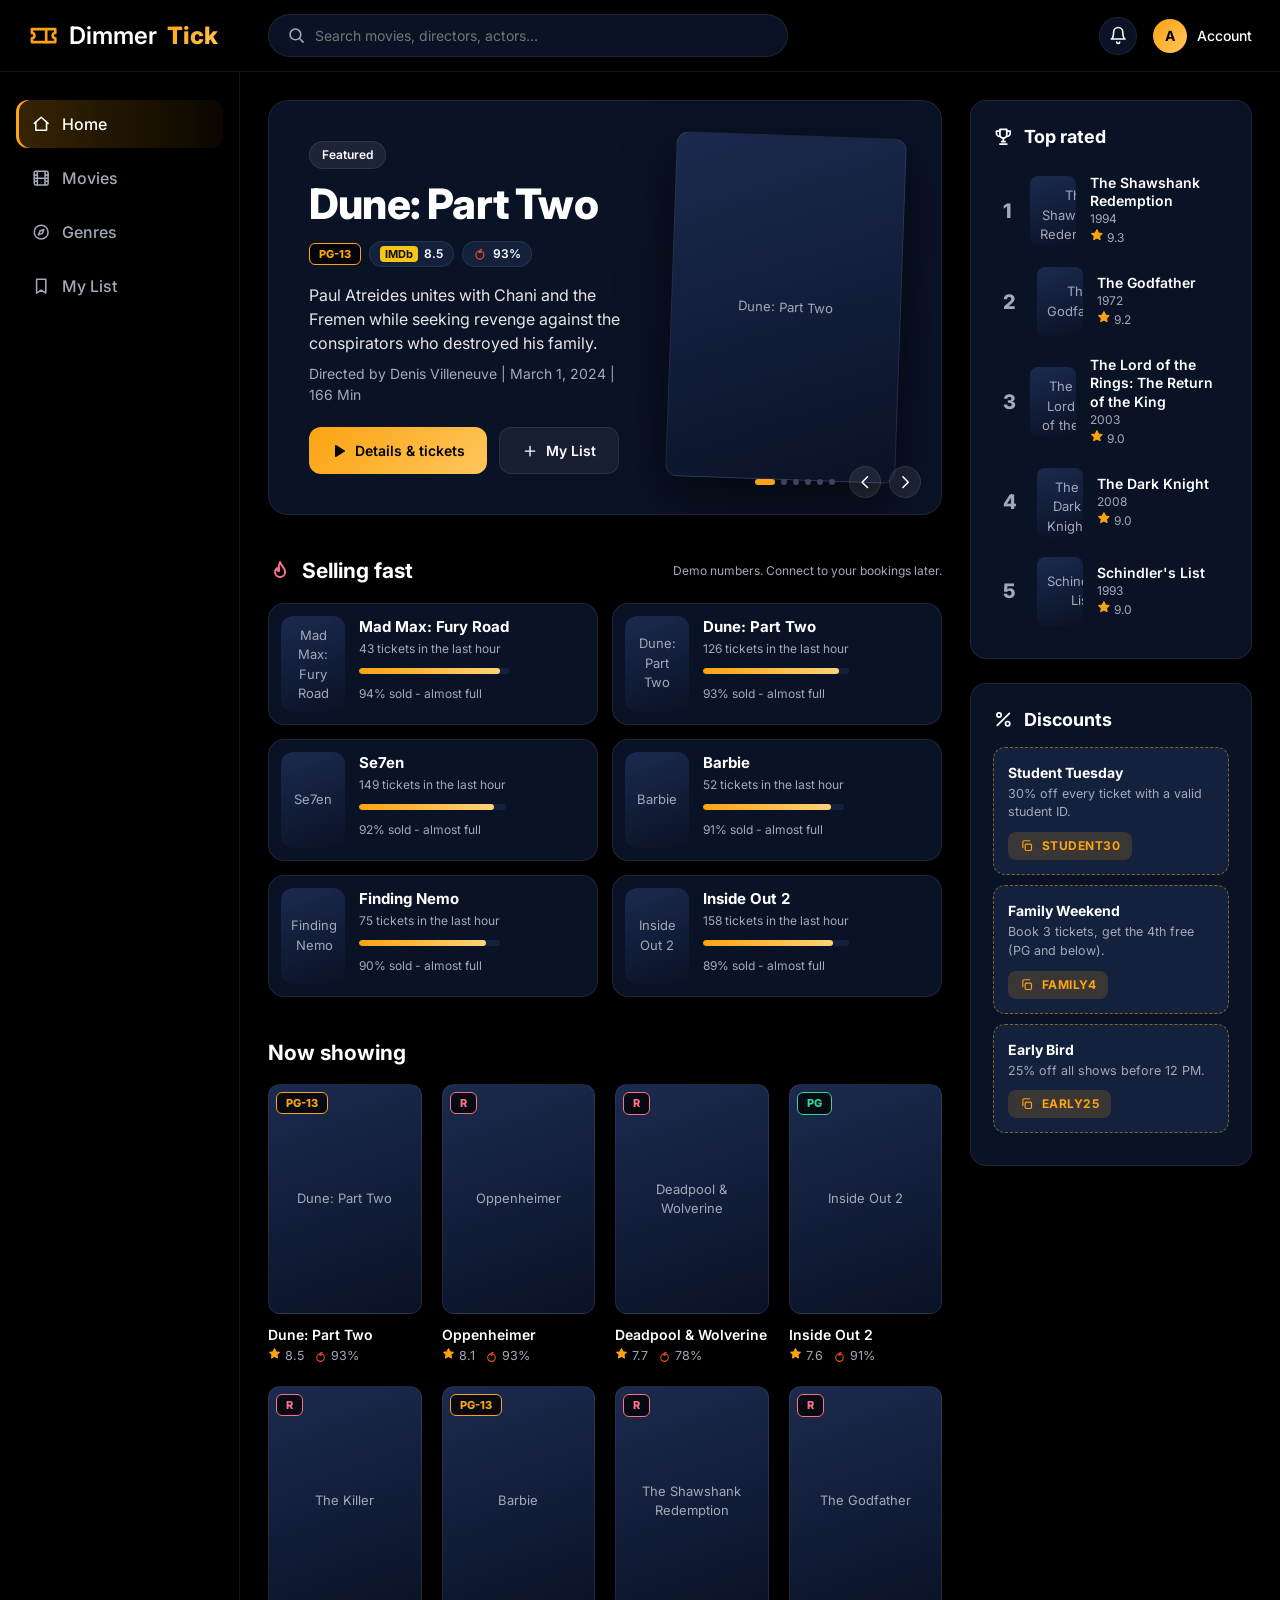
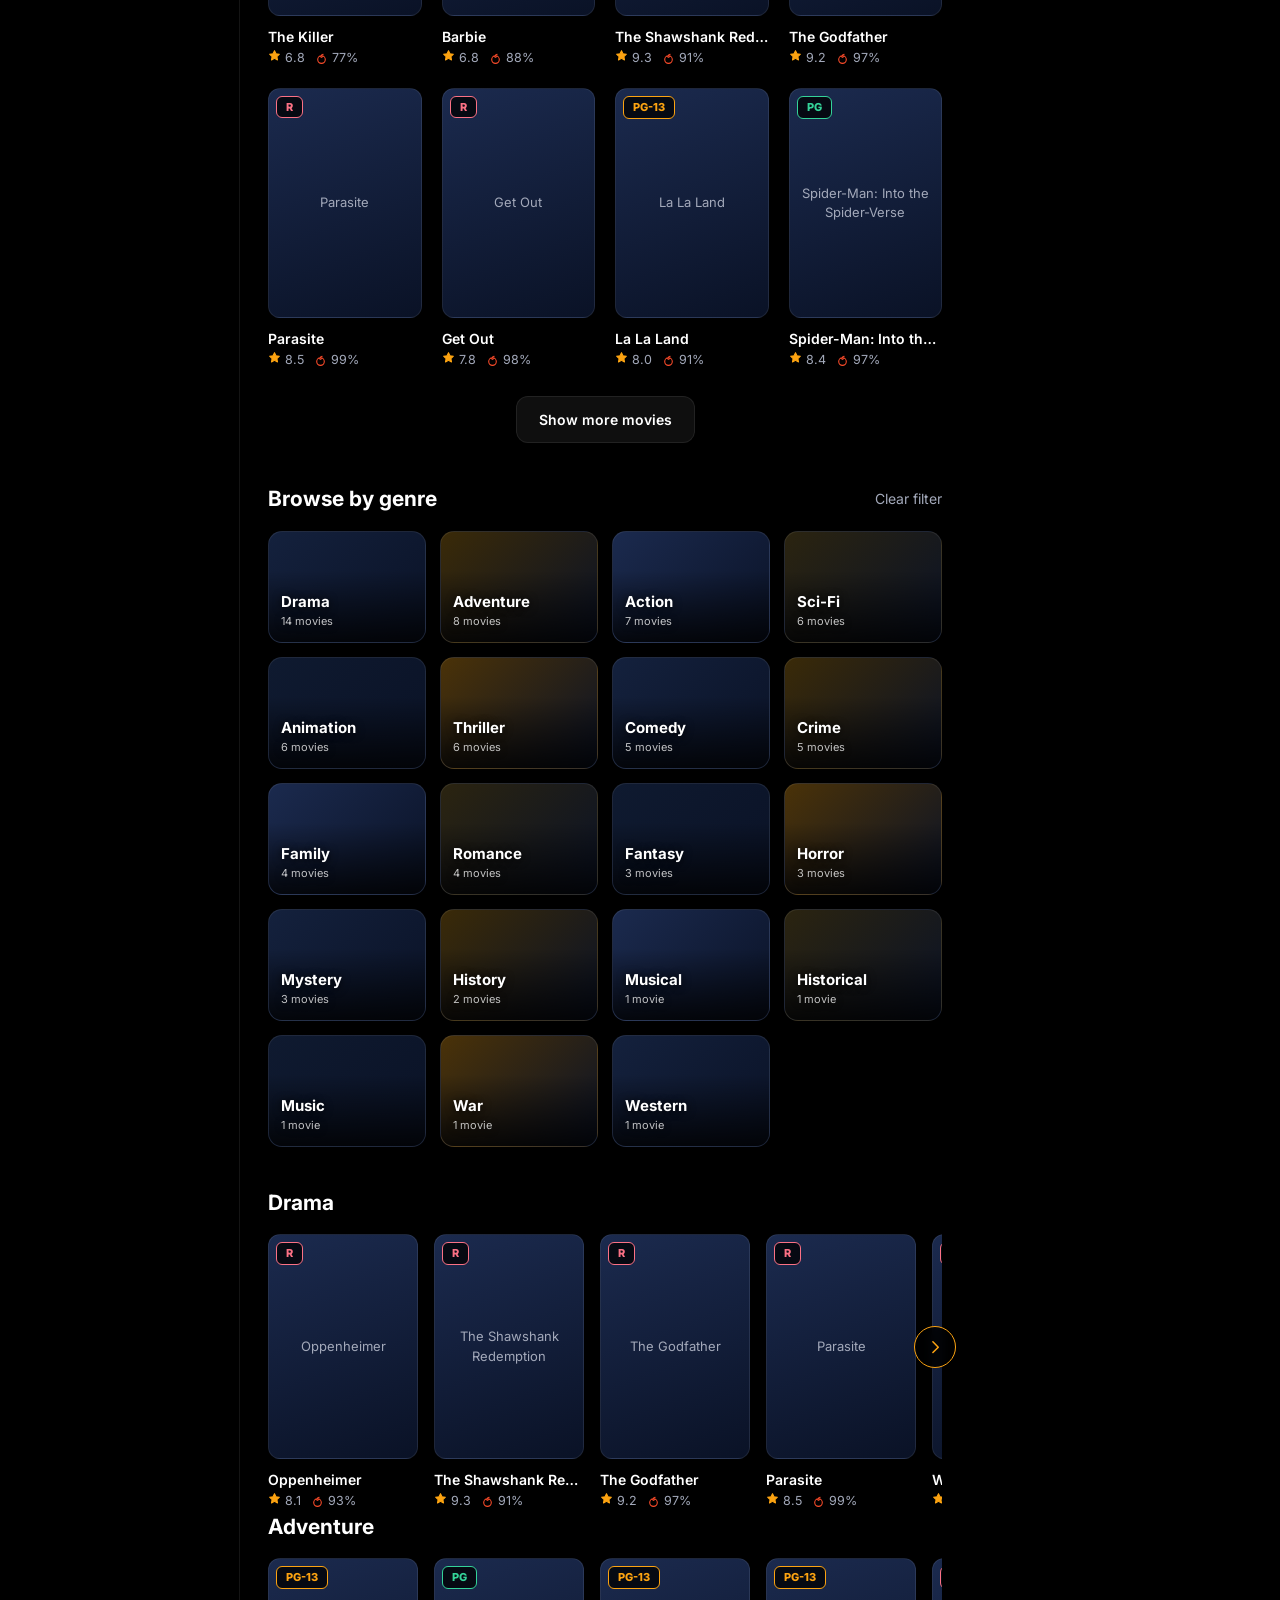
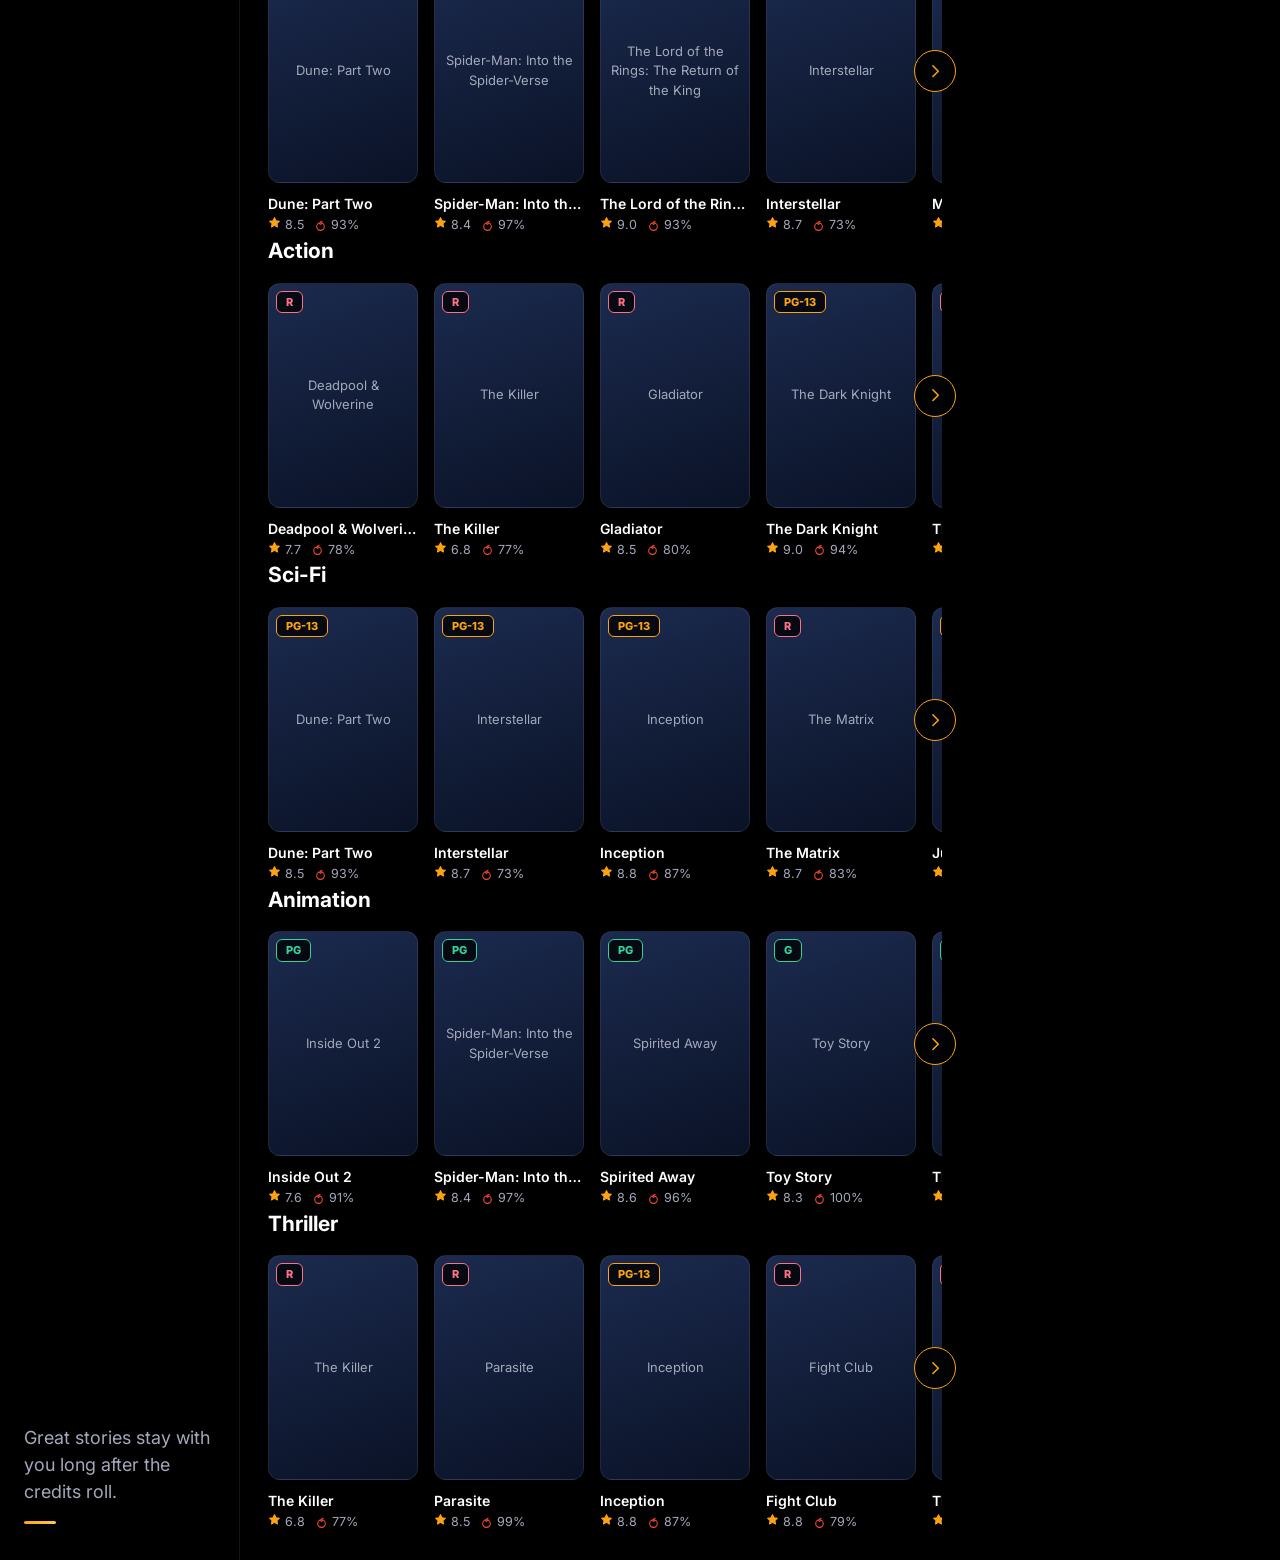
==== commit 8cf44927: "navigation bug fixed" ====
--- a/Front-End/index.html
+++ b/Front-End/index.html
@@ -89,6 +89,7 @@
       <section>
         <div class="row-head"><h2 id="grid-title">Now showing</h2></div>
         <div class="grid" id="grid"></div>
+        <div class="more-wrap"><button class="btn ghost" id="more">Show more movies</button></div>
       </section>
 
       <section id="genres-section">
--- a/Front-End/css/style.css
+++ b/Front-End/css/style.css
@@ -1,14 +1,14 @@
 /* ===== 1. TOKENS ===== */
 :root{
-  --bg:#080913; --surface:#10121f; --surface-2:#181b2e; --border:rgba(255,255,255,.08);
-  --a:#8b5cf6; --b:#22d3ee; --grad:linear-gradient(135deg,#8b5cf6,#22d3ee);
-  --hot:#fb7185; --star:#fbbf24; --text:#eef0ff; --muted:#8e93b0; --radius:16px;
+  --bg:#000000; --surface:#0a1226; --surface-2:#14213d; --border:rgba(255,255,255,.08);
+  --a:#fca311; --b:#fca311; --grad:linear-gradient(135deg,#fca311,#ffc65c);
+  --hot:#fb7185; --star:#fca311; --text:#ffffff; --muted:#a3a9ba; --radius:16px;
   --font:'Inter',system-ui,sans-serif;
 }
 *{box-sizing:border-box;margin:0;padding:0}
 [hidden]{display:none!important}
 html{scroll-behavior:smooth}
-body{font-family:var(--font);background:radial-gradient(900px 500px at 85% -10%,rgba(139,92,246,.14),transparent),var(--bg);color:var(--text);line-height:1.5}
+body{font-family:var(--font);background:radial-gradient(900px 500px at 85% -10%,rgba(252,163,17,.10),transparent),var(--bg);color:var(--text);line-height:1.5}
 a{color:inherit;text-decoration:none}
 button{font:inherit;color:inherit;cursor:pointer;border:0;background:none}
 :focus-visible{outline:2px solid var(--b);outline-offset:2px}
@@ -18,18 +18,18 @@
 .i.fill{fill:currentColor} .st{fill:var(--star);stroke:var(--star)} .hot-i{color:var(--hot)}
 
 /* ===== 2. TOP BAR ===== */
-.topbar{position:sticky;top:0;z-index:50;display:flex;align-items:center;gap:24px;padding:14px 28px;background:rgba(8,9,19,.8);backdrop-filter:blur(14px);border-bottom:1px solid var(--border)}
+.topbar{position:sticky;top:0;z-index:50;display:flex;align-items:center;gap:24px;padding:14px 28px;background:rgba(0,0,0,.82);backdrop-filter:blur(14px);border-bottom:1px solid var(--border)}
 .logo{display:flex;align-items:center;gap:10px;font-size:24px;font-weight:600;width:216px}
 .logo .i{color:var(--b);width:1.3em;height:1.3em}
 .logo b{font-weight:800;background:var(--grad);-webkit-background-clip:text;background-clip:text;color:transparent}
 .search{flex:1;max-width:520px;display:flex;gap:10px;align-items:center;padding:10px 18px;background:var(--surface);border:1px solid var(--border);border-radius:30px;color:var(--muted);transition:.25s}
-.search:focus-within{border-color:var(--a);box-shadow:0 0 0 4px rgba(139,92,246,.15)}
+.search:focus-within{border-color:var(--a);box-shadow:0 0 0 4px rgba(252,163,17,.18)}
 .search input{flex:1;background:none;border:0;outline:0;color:var(--text);font:inherit;font-size:14px}
 .top-actions{margin-left:auto;display:flex;align-items:center;gap:16px}
 .icon-btn{width:38px;height:38px;border-radius:50%;display:grid;place-items:center;background:var(--surface);border:1px solid var(--border);transition:.2s}
 .icon-btn:hover{border-color:var(--a)}
 .user{display:flex;align-items:center;gap:10px;font-size:14px;font-weight:500}
-.avatar{width:34px;height:34px;border-radius:50%;display:grid;place-items:center;background:var(--grad);font-weight:700;color:#0a0b14}
+.avatar{width:34px;height:34px;border-radius:50%;display:grid;place-items:center;background:var(--grad);font-weight:700;color:#000000}
 
 /* ===== 3. LAYOUT ===== */
 .shell{display:grid;grid-template-columns:240px minmax(0,1fr) 310px;min-height:calc(100vh - 67px)}
@@ -41,16 +41,16 @@
 .side-nav{display:flex;flex-direction:column;gap:6px;position:sticky;top:96px}
 .side-nav a{display:flex;align-items:center;gap:12px;padding:12px 16px;border-radius:12px;color:var(--muted);font-weight:500;transition:.2s}
 .side-nav a:hover{color:var(--text);background:var(--surface);transform:translateX(3px)}
-.side-nav a.active{color:#fff;background:linear-gradient(90deg,rgba(139,92,246,.25),rgba(34,211,238,.06));box-shadow:inset 3px 0 0 var(--a)}
+.side-nav a.active{color:#fff;background:linear-gradient(90deg,rgba(252,163,17,.22),rgba(252,163,17,.04));box-shadow:inset 3px 0 0 var(--a)}
 .quote{font-size:18px;color:var(--muted);padding:0 8px 8px}
 .quote::after{content:"";display:block;width:32px;height:3px;border-radius:3px;background:var(--grad);margin-top:16px}
 
 /* ===== 4. POSTERS, CHIPS ===== */
-.pw{position:relative;aspect-ratio:2/3;border-radius:12px;overflow:hidden;background:linear-gradient(160deg,#1d2040,var(--surface))}
+.pw{position:relative;aspect-ratio:2/3;border-radius:12px;overflow:hidden;background:linear-gradient(160deg,#1b2a4e,var(--surface))}
 .pw::after{content:attr(data-t);position:absolute;inset:0;display:grid;place-items:center;padding:10px;text-align:center;font-size:13px;color:var(--muted)}
 .pw img{position:relative;z-index:1;display:block;width:100%;height:100%;object-fit:cover}
 .chips{display:flex;flex-wrap:wrap;gap:8px;align-items:center}
-.age{padding:2px 9px;border-radius:6px;font-size:11px;font-weight:800;border:1px solid;background:rgba(8,9,19,.75);backdrop-filter:blur(6px)}
+.age{padding:2px 9px;border-radius:6px;font-size:11px;font-weight:800;border:1px solid;background:rgba(0,0,0,.75);backdrop-filter:blur(6px)}
 .a-G,.a-PG{color:#34d399;border-color:#34d399}.a-PG13{color:var(--star);border-color:var(--star)}.a-R{color:var(--hot);border-color:var(--hot)}
 .rate{display:inline-flex;align-items:center;gap:6px;padding:3px 10px;border-radius:20px;background:var(--surface-2);border:1px solid var(--border);font-size:12px;font-weight:600}
 .rate b{background:#f5c518;color:#111;border-radius:4px;padding:0 5px;font-size:11px}
@@ -62,7 +62,7 @@
 .hero>*:not(.hero-bg){position:relative}
 .tag{display:inline-block;margin-bottom:12px;padding:4px 12px;border-radius:30px;font-size:12px;font-weight:600;background:rgba(255,255,255,.08);border:1px solid var(--border)}
 .hero h1{font-size:42px;line-height:1.1;font-weight:800;letter-spacing:-.8px;margin-bottom:14px}
-.hero-text{margin:16px 0 8px;color:#cfd2ea;max-width:520px;display:-webkit-box;-webkit-line-clamp:3;-webkit-box-orient:vertical;overflow:hidden}
+.hero-text{margin:16px 0 8px;color:#e5e5e5;max-width:520px;display:-webkit-box;-webkit-line-clamp:3;-webkit-box-orient:vertical;overflow:hidden}
 .hero-meta{color:var(--muted);font-size:14px;margin-bottom:22px}
 .hero-btns{display:flex;gap:12px;flex-wrap:wrap}
 .hero-poster .pw{box-shadow:0 20px 50px rgba(0,0,0,.6);border:1px solid var(--border);transform:rotate(2deg)}
@@ -70,13 +70,13 @@
 .hero.swap .hero-poster .pw{animation:zoom .7s cubic-bezier(.2,.8,.2,1)}
 .hero-ctrl{position:absolute!important;right:20px;bottom:16px;display:flex;align-items:center;gap:8px}
 .hero-ctrl button{width:32px;height:32px;border-radius:50%;display:grid;place-items:center;background:rgba(255,255,255,.08);border:1px solid var(--border);transition:.2s}
-.hero-ctrl button:hover{background:var(--a)}
+.hero-ctrl button:hover{background:var(--a);color:#000}
 .dots{display:flex;gap:6px;margin-right:6px}
-.dots i{width:6px;height:6px;border-radius:6px;background:#555a78;transition:.3s}
+.dots i{width:6px;height:6px;border-radius:6px;background:#3b4560;transition:.3s}
 .dots i.on{width:20px;background:var(--b)}
 .btn{display:inline-flex;align-items:center;gap:8px;padding:12px 22px;border-radius:12px;font-weight:600;font-size:14px;transition:.25s}
-.btn.grad{background:var(--grad);color:#0a0b14}
-.btn.grad:hover{transform:translateY(-2px);box-shadow:0 8px 24px rgba(139,92,246,.45)}
+.btn.grad{background:var(--grad);color:#000000}
+.btn.grad:hover{transform:translateY(-2px);box-shadow:0 8px 24px rgba(252,163,17,.4)}
 .btn.ghost{background:rgba(255,255,255,.06);border:1px solid var(--border)}
 .btn.ghost:hover{border-color:var(--b)}
 .link{color:var(--muted);font-size:14px}.link:hover{color:var(--b)}
@@ -84,12 +84,17 @@
 /* ===== 6. SECTIONS ===== */
 .row-head{display:flex;justify-content:space-between;align-items:center;margin-bottom:16px;gap:12px}
 .grid{display:grid;grid-template-columns:repeat(auto-fill,minmax(150px,1fr));gap:20px}
-.rail{display:flex;gap:16px;overflow-x:auto;scroll-snap-type:x mandatory;padding-bottom:10px;scrollbar-width:thin}
-.rail .card{flex:0 0 150px;scroll-snap-align:start}
+.rail{display:flex;gap:16px;overflow-x:auto;scroll-snap-type:x mandatory;scrollbar-width:none}
+.rail::-webkit-scrollbar{display:none}
+.rail-wrap{position:relative}
+.rail-btn{position:absolute;top:92px;z-index:5;width:42px;height:42px;border-radius:50%;display:grid;place-items:center;background:rgba(0,0,0,.8);border:1px solid var(--a);color:var(--a);backdrop-filter:blur(6px);transition:.2s;animation:fade .3s}
+.rail-btn.l{left:-14px}.rail-btn.r{right:-14px}
+.rail-btn:hover{background:var(--a);color:#000;transform:scale(1.1)}
+.rail .card{flex:0 0 150px;width:150px;min-width:0;scroll-snap-align:start}
 .card{position:relative;cursor:pointer;animation:rise .5s both;animation-delay:calc(var(--i,0)*45ms)}
 .card .age{position:absolute;top:8px;left:8px;z-index:2}
 .card .pw{border:1px solid var(--border);transition:.3s}
-.card:hover .pw{transform:translateY(-6px) scale(1.02);border-color:var(--a);box-shadow:0 16px 34px rgba(0,0,0,.55),0 0 24px rgba(139,92,246,.25)}
+.card:hover .pw{transform:translateY(-6px) scale(1.02);border-color:var(--a);box-shadow:0 16px 34px rgba(0,0,0,.55),0 0 24px rgba(252,163,17,.25)}
 .card h3{font-size:14px;font-weight:600;margin:10px 0 2px;white-space:nowrap;overflow:hidden;text-overflow:ellipsis}
 .card p{display:flex;gap:10px;align-items:center;font-size:12.5px;color:var(--muted)}
 .card p .i{width:13px;height:13px}.card p .rt-s{display:inline-flex;gap:4px;align-items:center}.card p .rt-s .i{color:#fa4b2a;fill:none}
@@ -101,12 +106,17 @@
 .hot .pw{width:64px;flex-shrink:0}
 .hot h3{font-size:15px;margin-bottom:2px}.hot p,.hot small{font-size:12px;color:var(--muted)}
 .bar{height:6px;border-radius:6px;background:var(--surface-2);margin:10px 0 6px;overflow:hidden}
-.bar i{display:block;height:100%;width:var(--w);border-radius:6px;background:linear-gradient(90deg,var(--a),var(--hot));animation:fill 1.2s cubic-bezier(.2,.8,.2,1) both}
-
-.genres{display:grid;grid-template-columns:repeat(auto-fill,minmax(130px,1fr));gap:12px}
-.genre{height:84px;border-radius:14px;border:1px solid var(--border);padding:12px;display:flex;align-items:flex-end;font-weight:600;font-size:14px;transition:.25s;background:linear-gradient(135deg,var(--c1),var(--surface))}
+.bar i{display:block;height:100%;width:var(--w);border-radius:6px;background:linear-gradient(90deg,#fca311,#ffd27a);animation:fill 1.2s cubic-bezier(.2,.8,.2,1) both}
+
+.genres{display:grid;grid-template-columns:repeat(auto-fill,minmax(150px,1fr));gap:14px}
+.genre{position:relative;overflow:hidden;height:112px;border-radius:14px;border:1px solid var(--border);text-align:left;transition:.3s;background:linear-gradient(135deg,var(--c1),var(--surface))}
+.genre img{position:absolute;inset:0;width:100%;height:100%;object-fit:cover;object-position:center 20%;clip-path:inset(0 0 0 52%);opacity:.9;transition:clip-path .55s cubic-bezier(.2,.8,.2,1),transform .7s,filter .4s;filter:saturate(.8)}
+.genre::after{content:"";position:absolute;inset:0;z-index:1;background:linear-gradient(0deg,rgba(0,0,0,.8),transparent 65%)}
+.genre:hover img,.genre.on img{clip-path:inset(0);transform:scale(1.08);filter:saturate(1.1)}
+.g-name{position:absolute;left:0;bottom:0;z-index:2;padding:12px;display:flex;flex-direction:column;font-weight:700;font-size:15px;text-shadow:0 1px 8px #000}
+.g-name small{font-weight:400;font-size:11px;color:var(--text);opacity:.75}
 .genre:hover,.genre.on{border-color:var(--b);transform:translateY(-3px)}
-.g0{--c1:#2e1f5e}.g1{--c1:#0e3a4a}.g2{--c1:#4a1d3d}.g3{--c1:#1d2f5e}.g4{--c1:#0f3f33}.g5{--c1:#4a2d16}
+.g0{--c1:#14213d}.g1{--c1:#3a2a08}.g2{--c1:#1b2a4e}.g3{--c1:#2b2410}.g4{--c1:#0f1a30}.g5{--c1:#4a3208}
 
 /* ===== 7. RIGHT PANEL ===== */
 .panel{background:var(--surface);border:1px solid var(--border);border-radius:var(--radius);padding:22px}
@@ -116,10 +126,10 @@
 .rank{font-size:20px;font-weight:800;color:var(--muted);width:20px}
 .top-item .pw{width:46px;flex-shrink:0;border-radius:8px}
 .top-item h4{font-size:14px;font-weight:600;line-height:1.3}.top-item p{font-size:12px;color:var(--muted)}
-.deal{padding:14px;border-radius:12px;background:var(--surface-2);border:1px dashed rgba(139,92,246,.5);margin-bottom:10px}
+.deal{padding:14px;border-radius:12px;background:var(--surface-2);border:1px dashed rgba(252,163,17,.5);margin-bottom:10px}
 .deal h4{font-size:14px}.deal p{font-size:12.5px;color:var(--muted);margin:2px 0 10px}
-.code{display:inline-flex;align-items:center;gap:8px;padding:5px 12px;border-radius:8px;background:rgba(139,92,246,.18);color:#c4b5fd;font-weight:700;font-size:12px;letter-spacing:.5px}
-.code:hover{background:var(--a);color:#fff}
+.code{display:inline-flex;align-items:center;gap:8px;padding:5px 12px;border-radius:8px;background:rgba(252,163,17,.16);color:#fca311;font-weight:700;font-size:12px;letter-spacing:.5px}
+.code:hover{background:var(--a);color:#000}
 
 /* ===== 8. DETAILS ===== */
 .details h2{margin:34px 0 16px}
@@ -134,36 +144,36 @@
 .d-poster{align-self:start}
 .cast{display:flex;flex-wrap:wrap;gap:12px}
 .cast div{display:flex;align-items:center;gap:10px;padding:8px 16px 8px 8px;border-radius:30px;background:var(--surface);border:1px solid var(--border);font-size:14px;font-weight:500}
-.av{width:34px;height:34px;border-radius:50%;display:grid;place-items:center;font-size:12px;font-weight:700;background:var(--grad);color:#0a0b14}
+.av{width:34px;height:34px;border-radius:50%;display:grid;place-items:center;font-size:12px;font-weight:700;background:var(--grad);color:#000000}
 .awards,.rules{list-style:none;display:grid;gap:10px}
 .awards li,.rules li{display:flex;gap:12px;align-items:flex-start;padding:12px 16px;border-radius:12px;background:var(--surface);border:1px solid var(--border);font-size:14px}
 .awards .i{color:var(--star)}.rules .i{color:var(--b);margin-top:3px}
 .dates{display:flex;gap:12px;flex-wrap:wrap}
 .date{padding:12px 26px;border-radius:12px;background:var(--surface);border:1px solid var(--border);font-weight:600;color:var(--muted);text-align:left;transition:.2s}
 .date span{display:block;font-size:13px;font-weight:400}
-.date:hover{border-color:var(--a)}.date.on{background:var(--grad);color:#0a0b14;border-color:transparent}
+.date:hover{border-color:var(--a)}.date.on{background:var(--grad);color:#000000;border-color:transparent}
 .cinema{background:var(--surface);border:1px solid var(--border);border-radius:var(--radius);margin-bottom:14px;overflow:hidden}
 .cinema summary{list-style:none;display:flex;justify-content:space-between;align-items:center;padding:18px 24px;cursor:pointer}
 .cinema summary::-webkit-details-marker{display:none}
 .cinema summary small{display:block;color:var(--muted);font-size:13px}
 .cinema summary span{color:var(--b);font-weight:600;font-size:14px}
 .cinema summary span::after{content:" \25BC";font-size:10px}.cinema[open] summary span::after{content:" \25B2"}
-.times{padding:18px 24px;border-top:1px solid var(--border);background:#0b0d19;display:flex;flex-wrap:wrap;gap:10px}
+.times{padding:18px 24px;border-top:1px solid var(--border);background:#050a16;display:flex;flex-wrap:wrap;gap:10px}
 .times button{padding:10px 20px;border-radius:10px;background:var(--surface);border:1px solid var(--border);font-weight:600;transition:.2s}
-.times button:hover{border-color:var(--b);color:var(--b)}.times button.on{background:var(--grad);color:#0a0b14;border-color:transparent}
+.times button:hover{border-color:var(--b);color:var(--b)}.times button.on{background:var(--grad);color:#000000;border-color:transparent}
 
 /* Seats */
 .seatbox{margin-top:30px;padding:28px;border-radius:20px;background:var(--surface);border:1px solid var(--border);animation:rise .5s}
 .seatbox h2{margin-top:0}
-.screen{width:70%;height:38px;margin:10px auto 30px;border-top:3px solid var(--b);border-radius:50% 50% 0 0/100% 100% 0 0;background:linear-gradient(180deg,rgba(34,211,238,.25),transparent);box-shadow:0 -14px 40px rgba(34,211,238,.25);text-align:center;font-size:12px;color:var(--muted);padding-top:12px}
+.screen{width:70%;height:38px;margin:10px auto 30px;border-top:3px solid var(--b);border-radius:50% 50% 0 0/100% 100% 0 0;background:linear-gradient(180deg,rgba(252,163,17,.25),transparent);box-shadow:0 -14px 40px rgba(252,163,17,.25);text-align:center;font-size:12px;color:var(--muted);padding-top:12px}
 .seats{display:grid;gap:8px;justify-content:center;overflow-x:auto;padding:4px}
 .srow{display:flex;gap:8px;align-items:center}
 .srow>span{width:18px;font-size:12px;color:var(--muted)}
 .seat{width:30px;height:28px;border-radius:9px 9px 4px 4px;background:var(--surface-2);border:1px solid rgba(255,255,255,.14);transition:transform .15s,background .25s}
 .srow .seat:nth-of-type(5){margin-right:22px}
 .seat.free:hover{transform:translateY(-3px);border-color:var(--b)}
-.seat.sel{background:var(--grad);border-color:transparent;box-shadow:0 0 14px rgba(139,92,246,.6);animation:pop .4s cubic-bezier(.3,1.6,.5,1)}
-.seat.taken{opacity:.25;cursor:not-allowed;background:#3a3f5c}
+.seat.sel{background:var(--grad);border-color:transparent;box-shadow:0 0 14px rgba(252,163,17,.55);animation:pop .4s cubic-bezier(.3,1.6,.5,1)}
+.seat.taken{opacity:.25;cursor:not-allowed;background:#2a3555}
 .legend{display:flex;justify-content:center;gap:20px;margin:24px 0 8px;font-size:13px;color:var(--muted)}
 .legend span{display:flex;align-items:center;gap:8px}.legend .seat{width:16px;height:14px;animation:none;pointer-events:none}
 .sum{display:flex;justify-content:space-between;align-items:center;gap:16px;flex-wrap:wrap;margin-top:20px;padding-top:20px;border-top:1px solid var(--border)}
@@ -186,4 +196,9 @@
 @media (max-width:820px){
   .shell{grid-template-columns:1fr}.side{display:none}.right,.details{grid-column:1}.logo{width:auto}.user{display:none}
   .hero{grid-template-columns:1fr;padding:24px}.hero-poster{display:none}.hero h1{font-size:30px}.d-hero{grid-template-columns:1fr}
-}+}
+
+.row-head{scroll-margin-top:90px}
+.more-wrap{display:flex;justify-content:center;margin-top:26px}
+.no-trailer{height:100%;min-height:300px;display:flex;flex-direction:column;gap:14px;align-items:center;justify-content:center;color:var(--muted);text-align:center;padding:20px}
+.no-trailer .i{width:40px;height:40px;color:var(--a)}
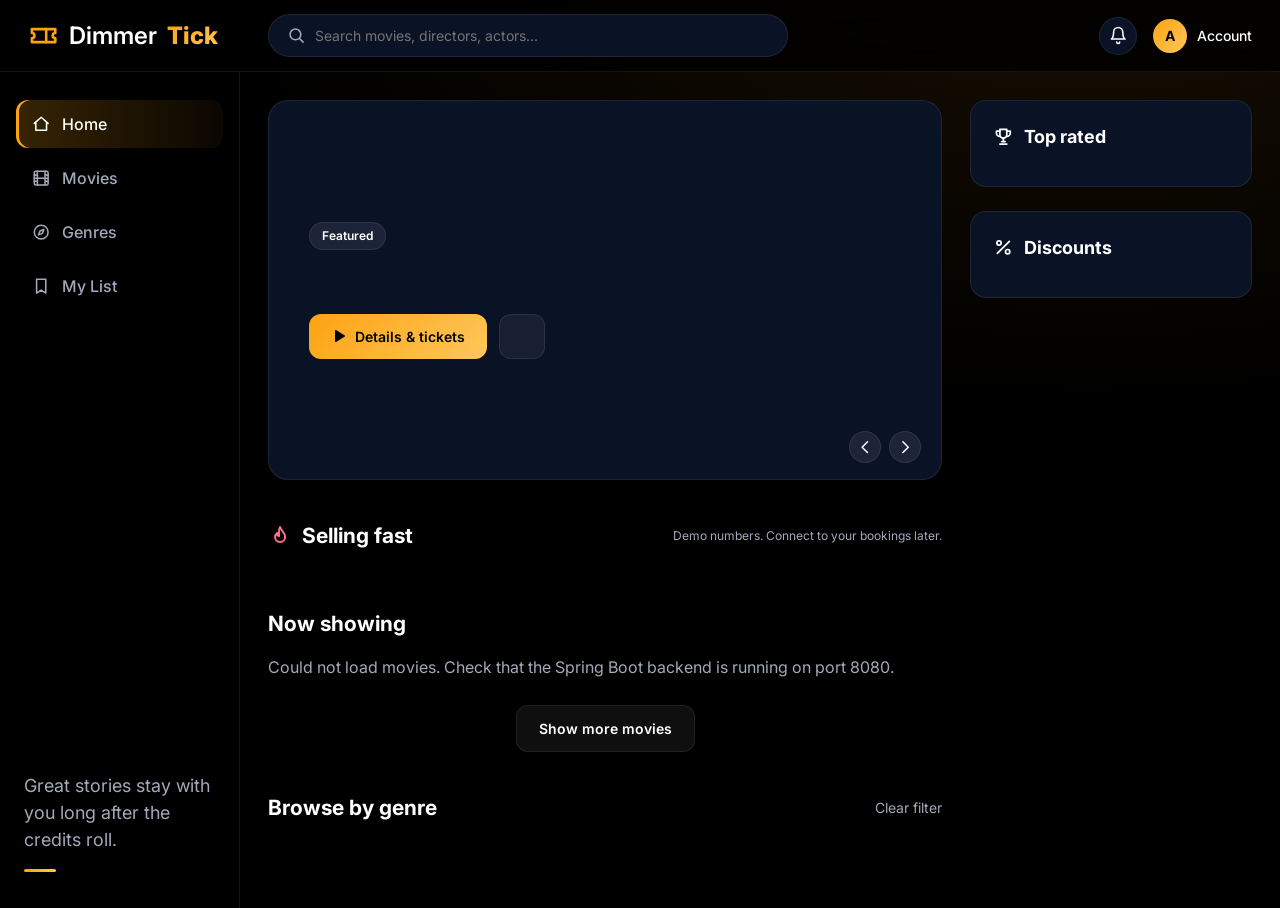
==== commit ab066bed: "Flyway" ====
--- a/Front-End/index.html
+++ b/Front-End/index.html
@@ -1,5 +1,6 @@
 <!DOCTYPE html>
 <html lang="en">
+
 <head>
   <meta charset="UTF-8">
   <meta name="viewport" content="width=device-width, initial-scale=1.0">
@@ -9,113 +10,205 @@
   <link rel="preconnect" href="https://image.tmdb.org" crossorigin>
   <link href="https://fonts.googleapis.com/css2?family=Inter:wght@400;500;600;700;800&display=swap" rel="stylesheet">
   <link rel="stylesheet" href="css/style.css">
+  <link rel="stylesheet" href="css/auth.css">
 </head>
+
 <body>
 
-<!-- SVG ICON SPRITE: every icon lives here once, used as <use href="#i-name"> -->
-<svg width="0" height="0" style="position:absolute" aria-hidden="true"><defs>
-  <symbol id="i-home" viewBox="0 0 24 24"><path d="M3 11l9-8 9 8"/><path d="M5 10v10h14V10"/></symbol>
-  <symbol id="i-film" viewBox="0 0 24 24"><rect x="3" y="3" width="18" height="18" rx="2"/><path d="M7 3v18M17 3v18M3 8h4M3 12h18M3 16h4M17 8h4M17 16h4"/></symbol>
-  <symbol id="i-compass" viewBox="0 0 24 24"><circle cx="12" cy="12" r="9"/><path d="M15.5 8.5l-2 5-5 2 2-5z"/></symbol>
-  <symbol id="i-bookmark" viewBox="0 0 24 24"><path d="M6 3h12v18l-6-4-6 4z"/></symbol>
-  <symbol id="i-search" viewBox="0 0 24 24"><circle cx="11" cy="11" r="7"/><path d="M21 21l-4.3-4.3"/></symbol>
-  <symbol id="i-bell" viewBox="0 0 24 24"><path d="M6 8a6 6 0 0112 0c0 7 3 9 3 9H3s3-2 3-9"/><path d="M10 21a2 2 0 004 0"/></symbol>
-  <symbol id="i-play" viewBox="0 0 24 24"><path d="M7 4l13 8-13 8z"/></symbol>
-  <symbol id="i-plus" viewBox="0 0 24 24"><path d="M12 5v14M5 12h14"/></symbol>
-  <symbol id="i-check" viewBox="0 0 24 24"><path d="M5 12l5 5 9-10"/></symbol>
-  <symbol id="i-star" viewBox="0 0 24 24"><path d="M12 3l2.8 5.7 6.2.9-4.5 4.4 1 6.2-5.5-2.9-5.5 2.9 1-6.2L3 9.6l6.2-.9z"/></symbol>
-  <symbol id="i-trophy" viewBox="0 0 24 24"><path d="M8 4h8v6a4 4 0 01-8 0z"/><path d="M8 6H4v2a4 4 0 004 4M16 6h4v2a4 4 0 01-4 4M12 14v4M8 21h8M10 18h4"/></symbol>
-  <symbol id="i-flame" viewBox="0 0 24 24"><path d="M12 3c1 4 5 5 5 10a5 5 0 01-10 0c0-2 1-3 2-4 0 2 1 3 2 3 0-4-1-6 1-9z"/></symbol>
-  <symbol id="i-ticket" viewBox="0 0 24 24"><path d="M3 7h18v3a2 2 0 000 4v3H3v-3a2 2 0 000-4z"/><path d="M14 7v10"/></symbol>
-  <symbol id="i-percent" viewBox="0 0 24 24"><path d="M19 5L5 19"/><circle cx="7" cy="7" r="2.5"/><circle cx="17" cy="17" r="2.5"/></symbol>
-  <symbol id="i-shield" viewBox="0 0 24 24"><path d="M12 3l8 3v6c0 5-3.5 8-8 9-4.5-1-8-4-8-9V6z"/></symbol>
-  <symbol id="i-tomato" viewBox="0 0 24 24"><circle cx="12" cy="14" r="7"/><path d="M12 7c0-2 2-3 3-3M9 8l3 2 3-2"/></symbol>
-  <symbol id="i-left" viewBox="0 0 24 24"><path d="M15 5l-7 7 7 7"/></symbol>
-  <symbol id="i-right" viewBox="0 0 24 24"><path d="M9 5l7 7-7 7"/></symbol>
-  <symbol id="i-copy" viewBox="0 0 24 24"><rect x="9" y="9" width="11" height="11" rx="2"/><path d="M5 15V5a2 2 0 012-2h10"/></symbol>
-</defs></svg>
-
-<header class="topbar">
-  <a class="logo" href="#"><svg class="i"><use href="#i-ticket"/></svg>Dimmer<b>Tick</b></a>
-  <label class="search">
-    <svg class="i"><use href="#i-search"/></svg>
-    <input id="search" type="search" placeholder="Search movies, directors, actors...">
-  </label>
-  <div class="top-actions">
-    <button class="icon-btn" aria-label="Notifications"><svg class="i"><use href="#i-bell"/></svg></button>
-    <button class="user"><span class="avatar">A</span>Account</button>
+  <!-- SVG ICON SPRITE: every icon lives here once, used as <use href="#i-name"> -->
+  <svg width="0" height="0" style="position:absolute" aria-hidden="true">
+    <defs>
+      <symbol id="i-home" viewBox="0 0 24 24">
+        <path d="M3 11l9-8 9 8" />
+        <path d="M5 10v10h14V10" />
+      </symbol>
+      <symbol id="i-film" viewBox="0 0 24 24">
+        <rect x="3" y="3" width="18" height="18" rx="2" />
+        <path d="M7 3v18M17 3v18M3 8h4M3 12h18M3 16h4M17 8h4M17 16h4" />
+      </symbol>
+      <symbol id="i-compass" viewBox="0 0 24 24">
+        <circle cx="12" cy="12" r="9" />
+        <path d="M15.5 8.5l-2 5-5 2 2-5z" />
+      </symbol>
+      <symbol id="i-bookmark" viewBox="0 0 24 24">
+        <path d="M6 3h12v18l-6-4-6 4z" />
+      </symbol>
+      <symbol id="i-search" viewBox="0 0 24 24">
+        <circle cx="11" cy="11" r="7" />
+        <path d="M21 21l-4.3-4.3" />
+      </symbol>
+      <symbol id="i-bell" viewBox="0 0 24 24">
+        <path d="M6 8a6 6 0 0112 0c0 7 3 9 3 9H3s3-2 3-9" />
+        <path d="M10 21a2 2 0 004 0" />
+      </symbol>
+      <symbol id="i-play" viewBox="0 0 24 24">
+        <path d="M7 4l13 8-13 8z" />
+      </symbol>
+      <symbol id="i-plus" viewBox="0 0 24 24">
+        <path d="M12 5v14M5 12h14" />
+      </symbol>
+      <symbol id="i-check" viewBox="0 0 24 24">
+        <path d="M5 12l5 5 9-10" />
+      </symbol>
+      <symbol id="i-star" viewBox="0 0 24 24">
+        <path d="M12 3l2.8 5.7 6.2.9-4.5 4.4 1 6.2-5.5-2.9-5.5 2.9 1-6.2L3 9.6l6.2-.9z" />
+      </symbol>
+      <symbol id="i-trophy" viewBox="0 0 24 24">
+        <path d="M8 4h8v6a4 4 0 01-8 0z" />
+        <path d="M8 6H4v2a4 4 0 004 4M16 6h4v2a4 4 0 01-4 4M12 14v4M8 21h8M10 18h4" />
+      </symbol>
+      <symbol id="i-flame" viewBox="0 0 24 24">
+        <path d="M12 3c1 4 5 5 5 10a5 5 0 01-10 0c0-2 1-3 2-4 0 2 1 3 2 3 0-4-1-6 1-9z" />
+      </symbol>
+      <symbol id="i-ticket" viewBox="0 0 24 24">
+        <path d="M3 7h18v3a2 2 0 000 4v3H3v-3a2 2 0 000-4z" />
+        <path d="M14 7v10" />
+      </symbol>
+      <symbol id="i-percent" viewBox="0 0 24 24">
+        <path d="M19 5L5 19" />
+        <circle cx="7" cy="7" r="2.5" />
+        <circle cx="17" cy="17" r="2.5" />
+      </symbol>
+      <symbol id="i-shield" viewBox="0 0 24 24">
+        <path d="M12 3l8 3v6c0 5-3.5 8-8 9-4.5-1-8-4-8-9V6z" />
+      </symbol>
+      <symbol id="i-tomato" viewBox="0 0 24 24">
+        <circle cx="12" cy="14" r="7" />
+        <path d="M12 7c0-2 2-3 3-3M9 8l3 2 3-2" />
+      </symbol>
+      <symbol id="i-left" viewBox="0 0 24 24">
+        <path d="M15 5l-7 7 7 7" />
+      </symbol>
+      <symbol id="i-right" viewBox="0 0 24 24">
+        <path d="M9 5l7 7-7 7" />
+      </symbol>
+      <symbol id="i-copy" viewBox="0 0 24 24">
+        <rect x="9" y="9" width="11" height="11" rx="2" />
+        <path d="M5 15V5a2 2 0 012-2h10" />
+      </symbol>
+    </defs>
+  </svg>
+
+  <header class="topbar">
+    <a class="logo" href="#"><svg class="i">
+        <use href="#i-ticket" />
+      </svg>Dimmer<b>Tick</b></a>
+    <label class="search">
+      <svg class="i">
+        <use href="#i-search" />
+      </svg>
+      <input id="search" type="search" placeholder="Search movies, directors, actors...">
+    </label>
+    <div class="top-actions">
+      <button class="icon-btn" aria-label="Notifications"><svg class="i">
+          <use href="#i-bell" />
+        </svg></button>
+      <div class="account">
+        <button class="user" id="account-btn" aria-haspopup="true" aria-expanded="false">
+          <span class="avatar" id="account-avatar">A</span><span id="account-label">Account</span>
+        </button>
+        <div class="account-menu" id="account-menu" hidden></div>
+      </div>
+    </div>
+  </header>
+
+  <div class="shell">
+    <aside class="side">
+      <nav id="side-nav" class="side-nav">
+        <a href="#" data-view="home" class="active"><svg class="i">
+            <use href="#i-home" />
+          </svg>Home</a>
+        <a href="#" data-view="movies"><svg class="i">
+            <use href="#i-film" />
+          </svg>Movies</a>
+        <a href="#" data-view="genres"><svg class="i">
+            <use href="#i-compass" />
+          </svg>Genres</a>
+        <a href="#" data-view="mylist"><svg class="i">
+            <use href="#i-bookmark" />
+          </svg>My List</a>
+      </nav>
+      <blockquote class="quote">Great stories stay with you long after the credits roll.</blockquote>
+    </aside>
+
+    <div id="home" class="home">
+      <main class="center">
+        <section class="hero" id="hero">
+          <div class="hero-bg"></div>
+          <div class="hero-body">
+            <span class="tag">Featured</span>
+            <h1 id="hero-title"></h1>
+            <div class="chips" id="hero-chips"></div>
+            <p class="hero-text" id="hero-text"></p>
+            <p class="hero-meta" id="hero-meta"></p>
+            <div class="hero-btns">
+              <button class="btn grad" id="hero-watch"><svg class="i fill">
+                  <use href="#i-play" />
+                </svg>Details &amp; tickets</button>
+              <button class="btn ghost" id="hero-list"></button>
+            </div>
+          </div>
+          <div class="hero-poster" id="hero-poster"></div>
+          <div class="hero-ctrl">
+            <div class="dots" id="dots"></div>
+            <button id="prev" aria-label="Previous"><svg class="i">
+                <use href="#i-left" />
+              </svg></button>
+            <button id="next" aria-label="Next"><svg class="i">
+                <use href="#i-right" />
+              </svg></button>
+          </div>
+        </section>
+
+        <section id="hot-section">
+          <div class="row-head">
+            <h2><svg class="i hot-i">
+                <use href="#i-flame" />
+              </svg>Selling fast</h2><span class="muted small">Demo numbers. Connect to your bookings later.</span>
+          </div>
+          <div class="hot-grid" id="hot"></div>
+        </section>
+
+        <section>
+          <div class="row-head">
+            <h2 id="grid-title">Now showing</h2>
+          </div>
+          <div class="grid" id="grid"></div>
+          <div class="more-wrap"><button class="btn ghost" id="more">Show more movies</button></div>
+        </section>
+
+        <section id="genres-section">
+          <div class="row-head">
+            <h2>Browse by genre</h2><button class="link" id="clear-genre">Clear filter</button>
+          </div>
+          <div class="genres" id="genres"></div>
+        </section>
+
+        <div id="rows"></div>
+      </main>
+
+      <aside class="right">
+        <section class="panel">
+          <h2><svg class="i">
+              <use href="#i-trophy" />
+            </svg>Top rated</h2>
+          <div id="top-list"></div>
+        </section>
+        <section class="panel deals">
+          <h2><svg class="i">
+              <use href="#i-percent" />
+            </svg>Discounts</h2>
+          <div id="deals"></div>
+        </section>
+      </aside>
+    </div>
+
+    <section id="details" class="details" hidden></section>
   </div>
-</header>
-
-<div class="shell">
-  <aside class="side">
-    <nav id="side-nav" class="side-nav">
-      <a href="#" data-view="home" class="active"><svg class="i"><use href="#i-home"/></svg>Home</a>
-      <a href="#" data-view="movies"><svg class="i"><use href="#i-film"/></svg>Movies</a>
-      <a href="#" data-view="genres"><svg class="i"><use href="#i-compass"/></svg>Genres</a>
-      <a href="#" data-view="mylist"><svg class="i"><use href="#i-bookmark"/></svg>My List</a>
-    </nav>
-    <blockquote class="quote">Great stories stay with you long after the credits roll.</blockquote>
-  </aside>
-
-  <div id="home" class="home">
-    <main class="center">
-      <section class="hero" id="hero">
-        <div class="hero-bg"></div>
-        <div class="hero-body">
-          <span class="tag">Featured</span>
-          <h1 id="hero-title"></h1>
-          <div class="chips" id="hero-chips"></div>
-          <p class="hero-text" id="hero-text"></p>
-          <p class="hero-meta" id="hero-meta"></p>
-          <div class="hero-btns">
-            <button class="btn grad" id="hero-watch"><svg class="i fill"><use href="#i-play"/></svg>Details &amp; tickets</button>
-            <button class="btn ghost" id="hero-list"></button>
-          </div>
-        </div>
-        <div class="hero-poster" id="hero-poster"></div>
-        <div class="hero-ctrl">
-          <div class="dots" id="dots"></div>
-          <button id="prev" aria-label="Previous"><svg class="i"><use href="#i-left"/></svg></button>
-          <button id="next" aria-label="Next"><svg class="i"><use href="#i-right"/></svg></button>
-        </div>
-      </section>
-
-      <section id="hot-section">
-        <div class="row-head"><h2><svg class="i hot-i"><use href="#i-flame"/></svg>Selling fast</h2><span class="muted small">Demo numbers. Connect to your bookings later.</span></div>
-        <div class="hot-grid" id="hot"></div>
-      </section>
-
-      <section>
-        <div class="row-head"><h2 id="grid-title">Now showing</h2></div>
-        <div class="grid" id="grid"></div>
-        <div class="more-wrap"><button class="btn ghost" id="more">Show more movies</button></div>
-      </section>
-
-      <section id="genres-section">
-        <div class="row-head"><h2>Browse by genre</h2><button class="link" id="clear-genre">Clear filter</button></div>
-        <div class="genres" id="genres"></div>
-      </section>
-
-      <div id="rows"></div>
-    </main>
-
-    <aside class="right">
-      <section class="panel">
-        <h2><svg class="i"><use href="#i-trophy"/></svg>Top rated</h2>
-        <div id="top-list"></div>
-      </section>
-      <section class="panel deals">
-        <h2><svg class="i"><use href="#i-percent"/></svg>Discounts</h2>
-        <div id="deals"></div>
-      </section>
-    </aside>
-  </div>
-
-  <section id="details" class="details" hidden></section>
-</div>
-
-<div id="toast" class="toast" role="status"></div>
-<script src="js/app.js"></script>
+
+  <div id="toast" class="toast" role="status"></div>
+  <script src="js/account.js"></script>
+  <script src="js/app.js"></script>
 </body>
+
 </html>
--- a/Front-End/css/auth.css
+++ b/Front-End/css/auth.css
@@ -0,0 +1,151 @@
+/* Shared styles: login/register pages and the Account menu on the home page */
+:root {
+  --auth-bg: #070709;
+  --auth-panel: #101015;
+  --auth-line: #2a2a33;
+  --auth-text: #f4f4f6;
+  --auth-muted: #9b9ba7;
+  --auth-accent: #f5a524;
+  --auth-accent-2: #e8553d;
+  --auth-danger: #ff6b6b;
+  --auth-ok: #4cd98a;
+}
+
+/* ---------- auth pages ---------- */
+.auth-body { margin: 0; background: var(--auth-bg); }
+
+.auth-page {
+  min-height: 100vh;
+  display: grid;
+  place-items: center;
+  align-content: center;
+  gap: 24px;
+  padding: 32px 16px;
+  background: radial-gradient(circle at top, #1b1420 0%, var(--auth-bg) 60%);
+  color: var(--auth-text);
+  font-family: Inter, system-ui, sans-serif;
+  box-sizing: border-box;
+}
+
+.auth-logo {
+  font-size: 26px;
+  font-weight: 800;
+  color: var(--auth-text);
+  text-decoration: none;
+}
+.auth-logo b { color: var(--auth-accent); }
+
+.auth-card {
+  width: min(420px, 100%);
+  box-sizing: border-box;
+  background: var(--auth-panel);
+  border: 1px solid var(--auth-line);
+  border-radius: 18px;
+  padding: 32px;
+  box-shadow: 0 20px 60px rgba(0, 0, 0, 0.45);
+}
+.auth-card h1 { margin: 0 0 6px; font-size: 24px; }
+.auth-sub { margin: 0 0 24px; font-size: 14px; color: var(--auth-muted); }
+
+.auth-form { display: grid; gap: 16px; }
+.auth-row { display: grid; grid-template-columns: 1fr 1fr; gap: 12px; }
+
+.field { display: grid; gap: 6px; font-size: 13px; color: var(--auth-muted); }
+.field input {
+  width: 100%;
+  box-sizing: border-box;
+  padding: 12px 14px;
+  border-radius: 10px;
+  border: 1px solid var(--auth-line);
+  background: #0b0b0f;
+  color: var(--auth-text);
+  font: inherit;
+  font-size: 15px;
+}
+.field input:focus {
+  outline: none;
+  border-color: var(--auth-accent);
+  box-shadow: 0 0 0 3px rgba(245, 165, 36, 0.18);
+}
+.field input.invalid { border-color: var(--auth-danger); }
+.field-error { min-height: 16px; font-size: 12px; color: var(--auth-danger); }
+
+.btn-primary {
+  margin-top: 4px;
+  padding: 13px;
+  border: 0;
+  border-radius: 12px;
+  font: inherit;
+  font-weight: 700;
+  color: #111;
+  background: linear-gradient(135deg, var(--auth-accent), var(--auth-accent-2));
+  cursor: pointer;
+}
+.btn-primary:disabled { opacity: 0.6; cursor: wait; }
+
+.auth-switch {
+  margin: 22px 0 0;
+  text-align: center;
+  font-size: 14px;
+  color: var(--auth-muted);
+}
+.auth-switch a { color: var(--auth-accent); font-weight: 600; text-decoration: none; }
+
+.notice {
+  margin-bottom: 16px;
+  padding: 12px 14px;
+  border-radius: 10px;
+  font-size: 14px;
+}
+.notice[hidden] { display: none; }
+.notice.error {
+  background: rgba(255, 107, 107, 0.12);
+  color: var(--auth-danger);
+  border: 1px solid rgba(255, 107, 107, 0.3);
+}
+.notice.success {
+  background: rgba(76, 217, 138, 0.12);
+  color: var(--auth-ok);
+  border: 1px solid rgba(76, 217, 138, 0.3);
+}
+
+@media (max-width: 480px) {
+  .auth-row { grid-template-columns: 1fr; }
+}
+
+/* ---------- Account menu on the home page ---------- */
+.account { position: relative; }
+
+.account-menu {
+  position: absolute;
+  right: 0;
+  top: calc(100% + 8px);
+  z-index: 50;
+  display: grid;
+  gap: 4px;
+  min-width: 220px;
+  padding: 8px;
+  background: var(--auth-panel);
+  border: 1px solid var(--auth-line);
+  border-radius: 12px;
+  box-shadow: 0 16px 40px rgba(0, 0, 0, 0.5);
+}
+.account-menu[hidden] { display: none; }
+
+.menu-hint { margin: 6px 10px 8px; font-size: 13px; color: var(--auth-muted); }
+.menu-hint strong { color: var(--auth-text); }
+
+.menu-item {
+  display: block;
+  padding: 10px;
+  border: 0;
+  border-radius: 8px;
+  background: none;
+  color: var(--auth-text);
+  font: inherit;
+  font-size: 14px;
+  text-align: left;
+  text-decoration: none;
+  cursor: pointer;
+}
+.menu-item:hover { background: #1c1c24; }
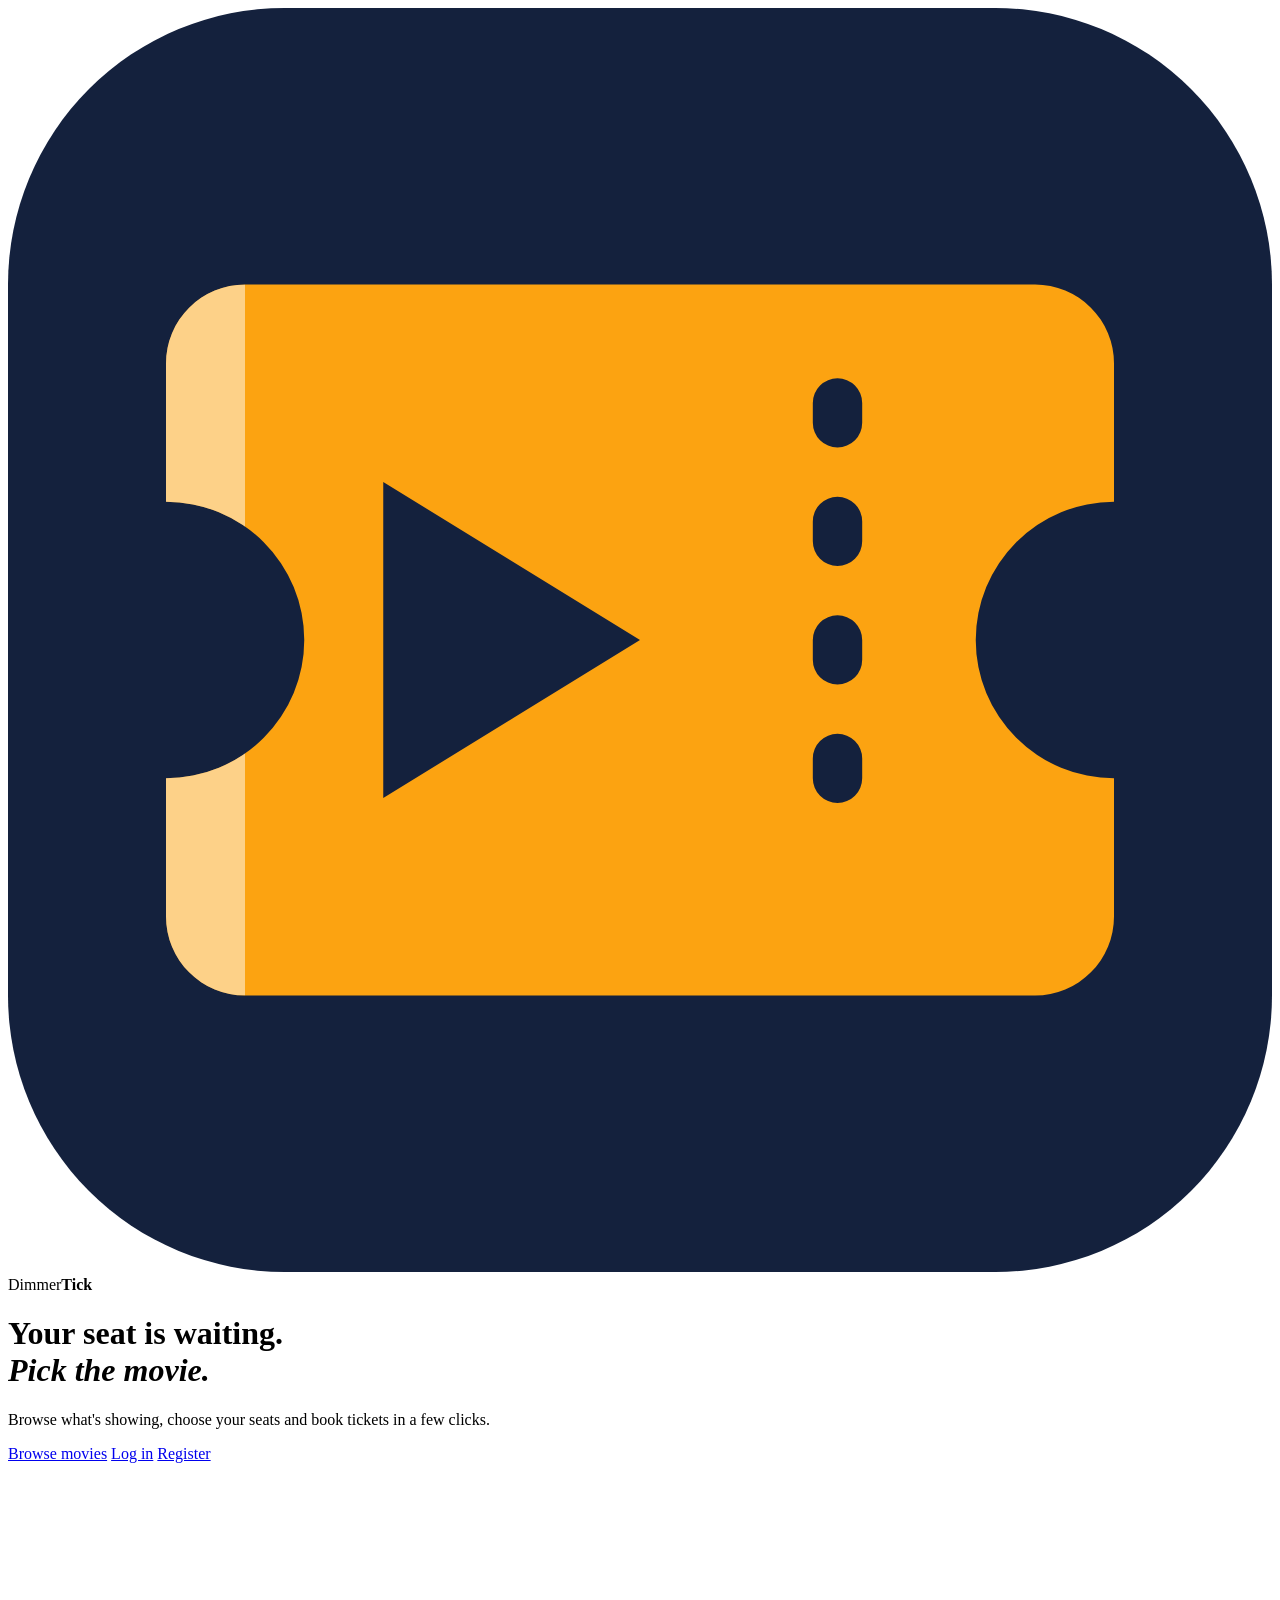
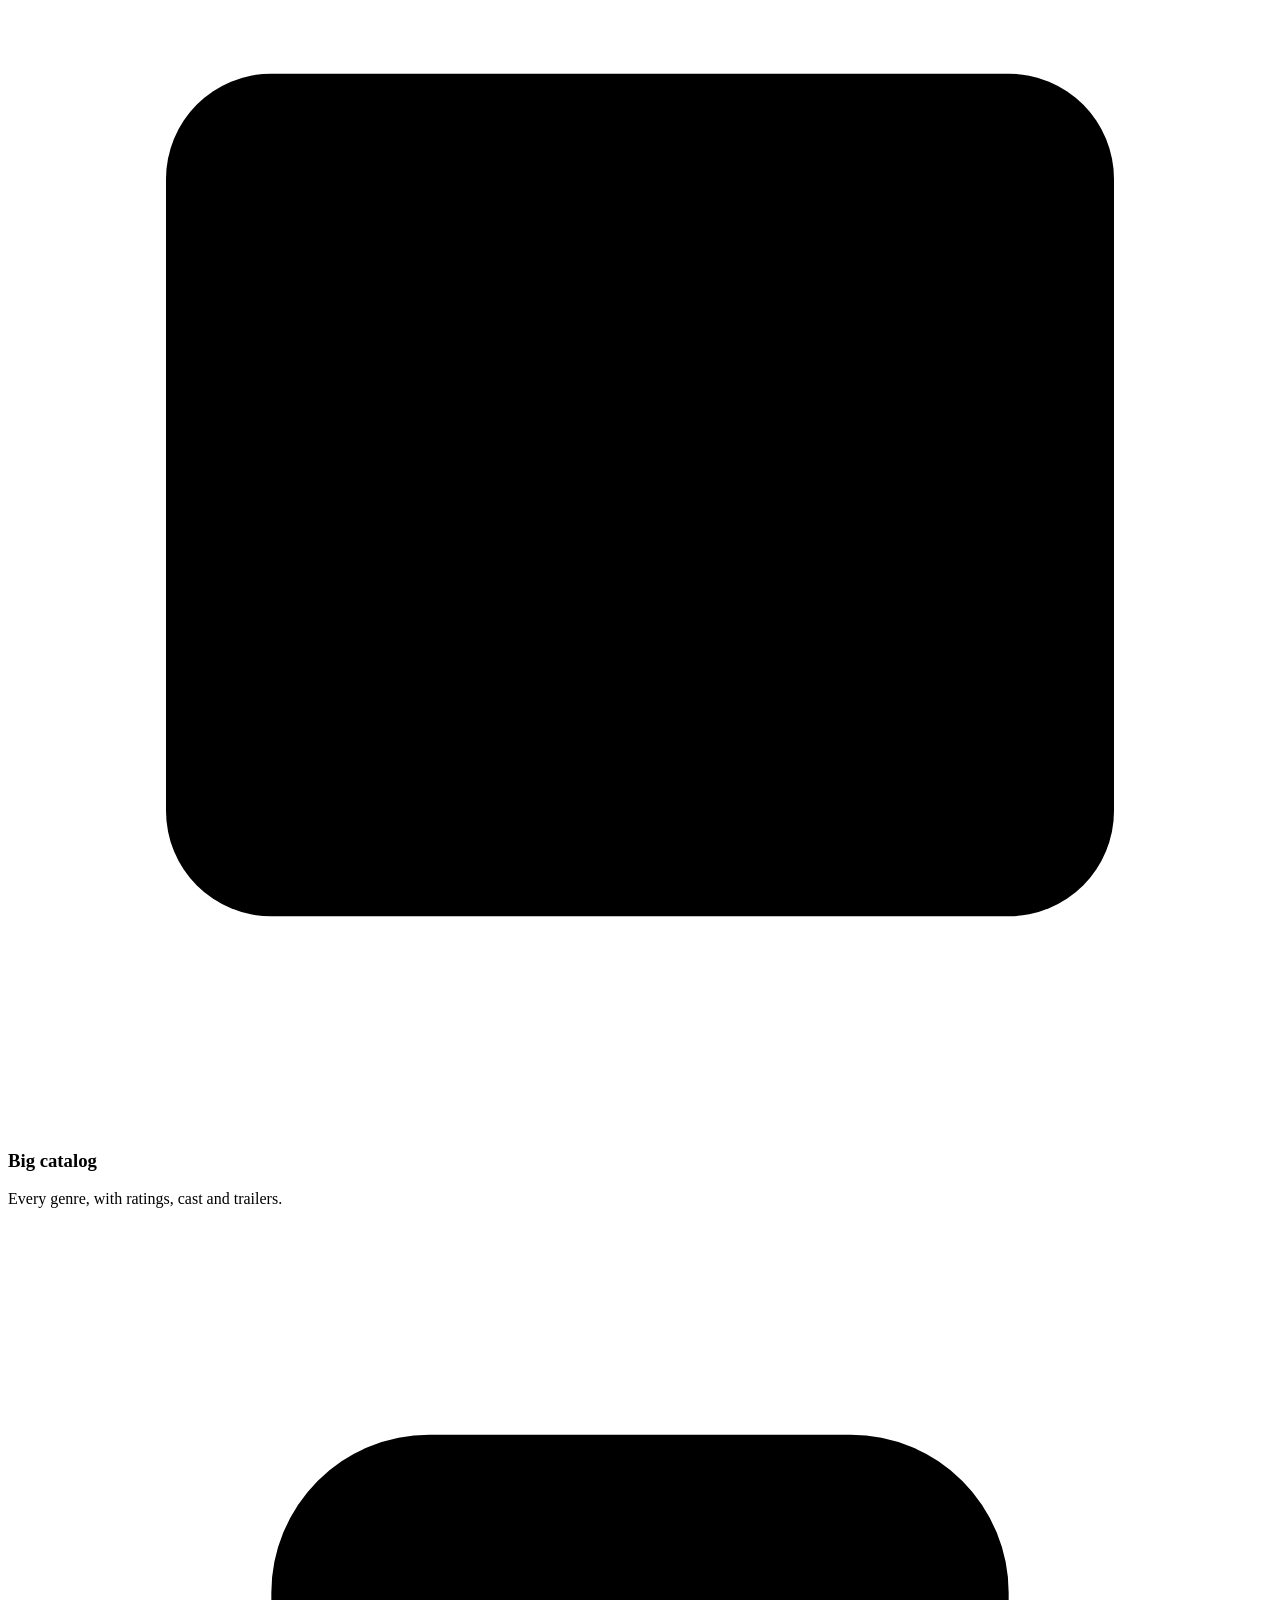
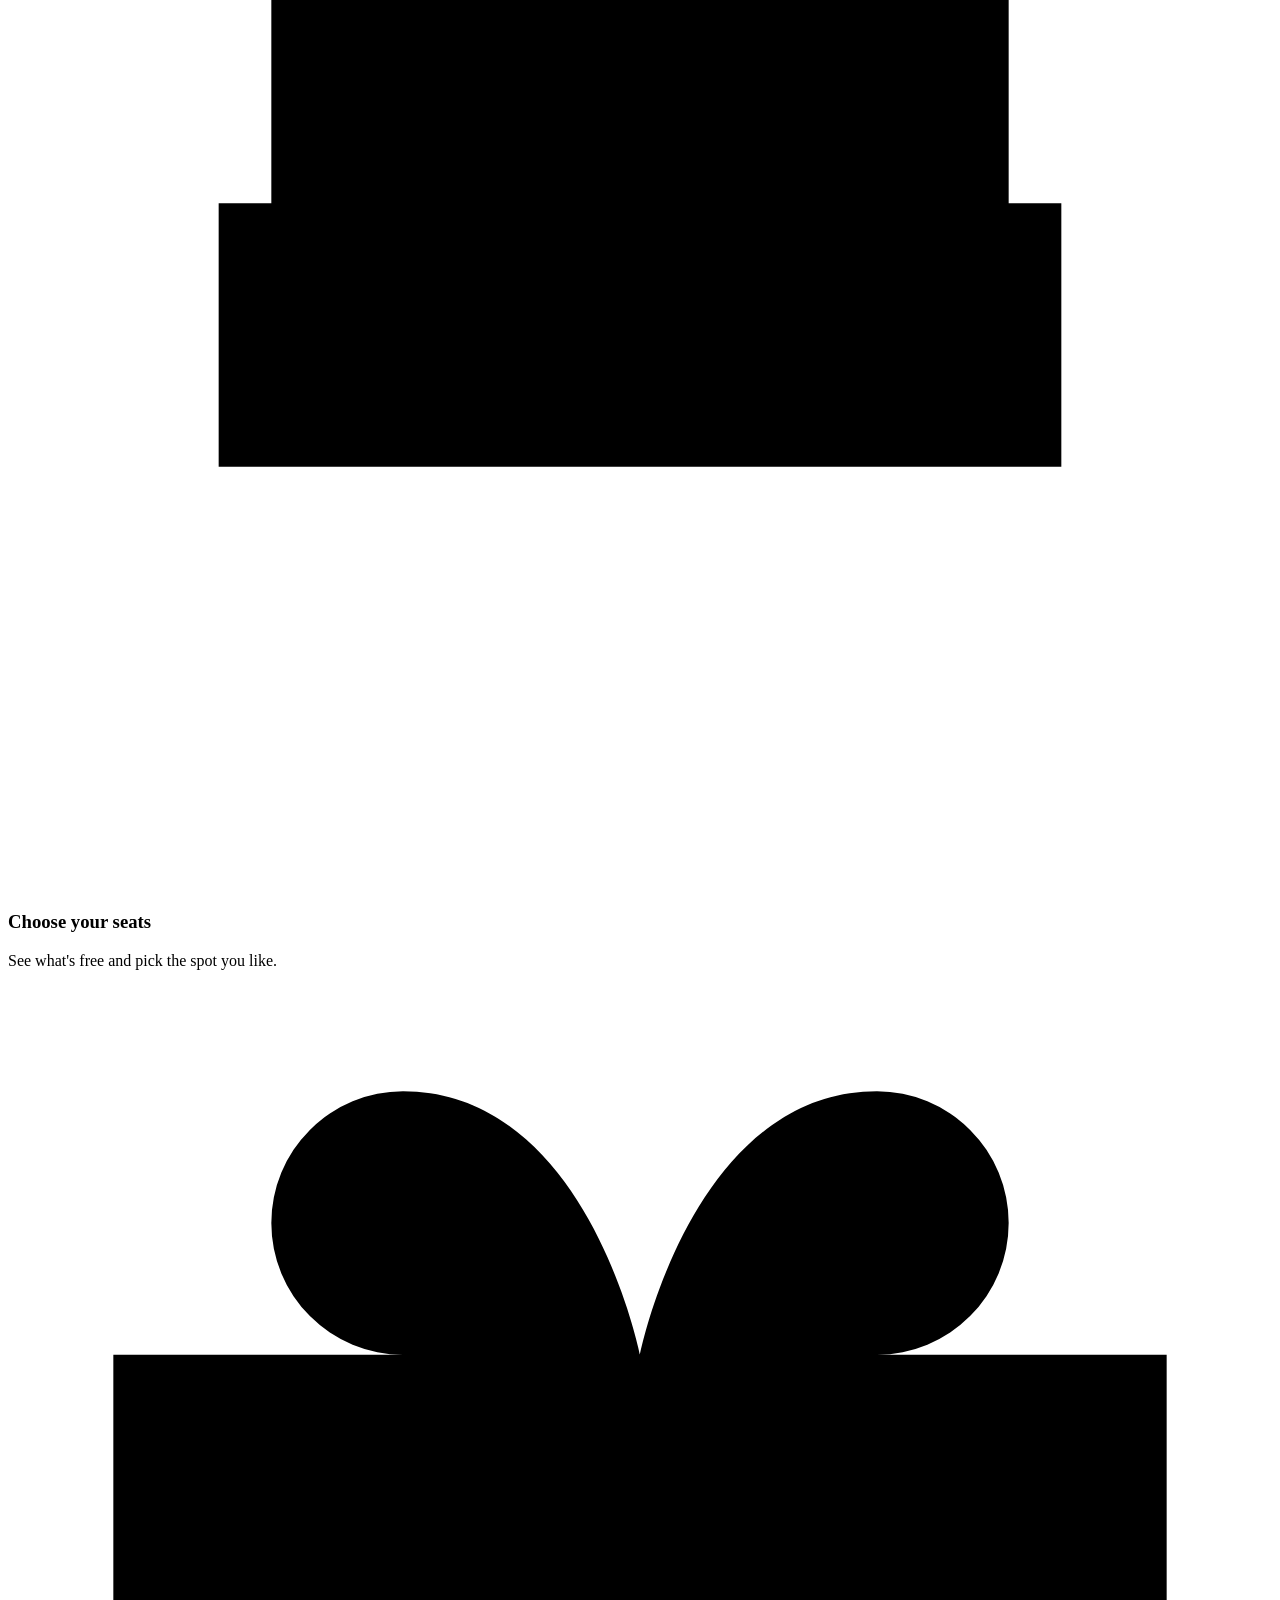
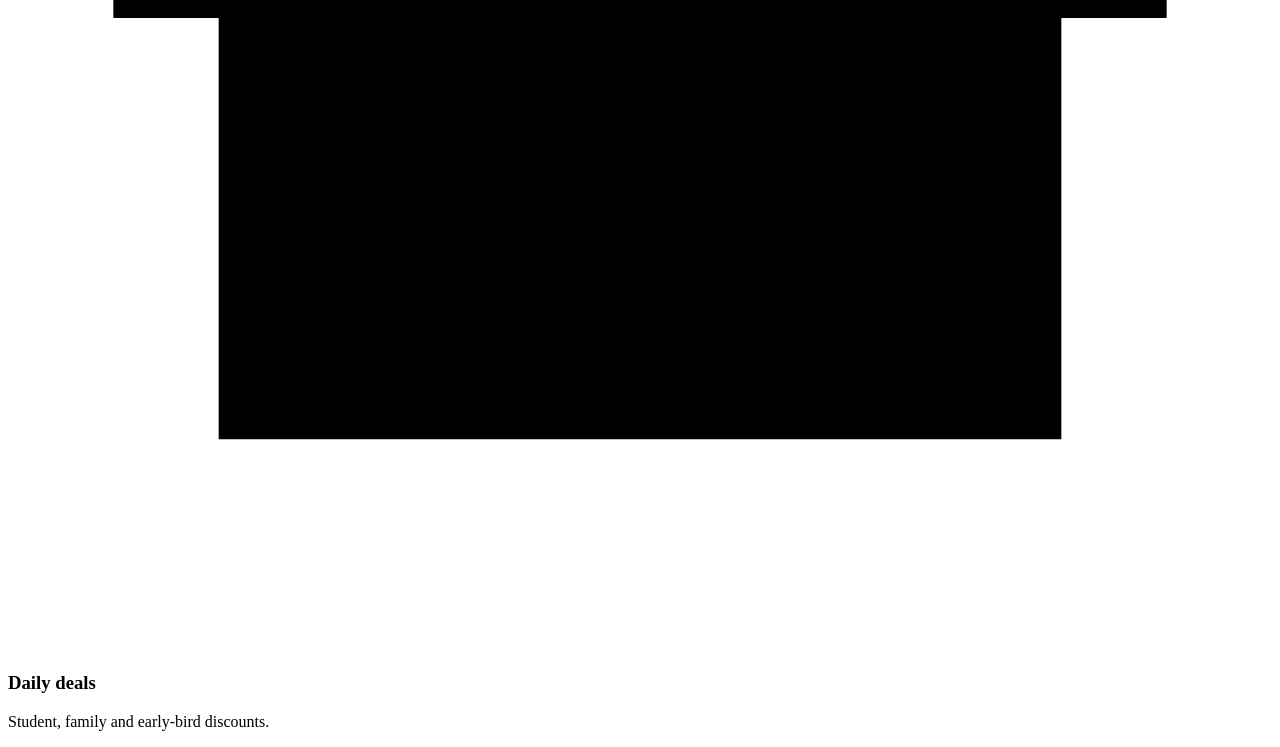
==== commit c1503077: "Favion added" ====
--- a/Front-End/index.html
+++ b/Front-End/index.html
@@ -1,214 +1,63 @@
 <!DOCTYPE html>
 <html lang="en">
+<head>
+    <meta charset="UTF-8">
+    <meta name="viewport" content="width=device-width, initial-scale=1">
+    <title>DimmerTick | Book your next movie night</title>
+    <link rel="stylesheet" href="/css/welcome.css">
+    <link rel="icon" type="image/svg+xml" href="/favicon.svg">
+</head>
+<body class="wl-body">
+<div class="wl-glow wl-glow-a"></div>
+<div class="wl-glow wl-glow-b"></div>
 
-<head>
-  <meta charset="UTF-8">
-  <meta name="viewport" content="width=device-width, initial-scale=1.0">
-  <title>DimmerTick - Book movie tickets</title>
-  <link rel="preconnect" href="https://fonts.googleapis.com">
-  <link rel="preconnect" href="https://fonts.gstatic.com" crossorigin>
-  <link rel="preconnect" href="https://image.tmdb.org" crossorigin>
-  <link href="https://fonts.googleapis.com/css2?family=Inter:wght@400;500;600;700;800&display=swap" rel="stylesheet">
-  <link rel="stylesheet" href="css/style.css">
-  <link rel="stylesheet" href="css/auth.css">
-</head>
-
-<body>
-
-  <!-- SVG ICON SPRITE: every icon lives here once, used as <use href="#i-name"> -->
-  <svg width="0" height="0" style="position:absolute" aria-hidden="true">
-    <defs>
-      <symbol id="i-home" viewBox="0 0 24 24">
-        <path d="M3 11l9-8 9 8" />
-        <path d="M5 10v10h14V10" />
-      </symbol>
-      <symbol id="i-film" viewBox="0 0 24 24">
-        <rect x="3" y="3" width="18" height="18" rx="2" />
-        <path d="M7 3v18M17 3v18M3 8h4M3 12h18M3 16h4M17 8h4M17 16h4" />
-      </symbol>
-      <symbol id="i-compass" viewBox="0 0 24 24">
-        <circle cx="12" cy="12" r="9" />
-        <path d="M15.5 8.5l-2 5-5 2 2-5z" />
-      </symbol>
-      <symbol id="i-bookmark" viewBox="0 0 24 24">
-        <path d="M6 3h12v18l-6-4-6 4z" />
-      </symbol>
-      <symbol id="i-search" viewBox="0 0 24 24">
-        <circle cx="11" cy="11" r="7" />
-        <path d="M21 21l-4.3-4.3" />
-      </symbol>
-      <symbol id="i-bell" viewBox="0 0 24 24">
-        <path d="M6 8a6 6 0 0112 0c0 7 3 9 3 9H3s3-2 3-9" />
-        <path d="M10 21a2 2 0 004 0" />
-      </symbol>
-      <symbol id="i-play" viewBox="0 0 24 24">
-        <path d="M7 4l13 8-13 8z" />
-      </symbol>
-      <symbol id="i-plus" viewBox="0 0 24 24">
-        <path d="M12 5v14M5 12h14" />
-      </symbol>
-      <symbol id="i-check" viewBox="0 0 24 24">
-        <path d="M5 12l5 5 9-10" />
-      </symbol>
-      <symbol id="i-star" viewBox="0 0 24 24">
-        <path d="M12 3l2.8 5.7 6.2.9-4.5 4.4 1 6.2-5.5-2.9-5.5 2.9 1-6.2L3 9.6l6.2-.9z" />
-      </symbol>
-      <symbol id="i-trophy" viewBox="0 0 24 24">
-        <path d="M8 4h8v6a4 4 0 01-8 0z" />
-        <path d="M8 6H4v2a4 4 0 004 4M16 6h4v2a4 4 0 01-4 4M12 14v4M8 21h8M10 18h4" />
-      </symbol>
-      <symbol id="i-flame" viewBox="0 0 24 24">
-        <path d="M12 3c1 4 5 5 5 10a5 5 0 01-10 0c0-2 1-3 2-4 0 2 1 3 2 3 0-4-1-6 1-9z" />
-      </symbol>
-      <symbol id="i-ticket" viewBox="0 0 24 24">
-        <path d="M3 7h18v3a2 2 0 000 4v3H3v-3a2 2 0 000-4z" />
-        <path d="M14 7v10" />
-      </symbol>
-      <symbol id="i-percent" viewBox="0 0 24 24">
-        <path d="M19 5L5 19" />
-        <circle cx="7" cy="7" r="2.5" />
-        <circle cx="17" cy="17" r="2.5" />
-      </symbol>
-      <symbol id="i-shield" viewBox="0 0 24 24">
-        <path d="M12 3l8 3v6c0 5-3.5 8-8 9-4.5-1-8-4-8-9V6z" />
-      </symbol>
-      <symbol id="i-tomato" viewBox="0 0 24 24">
-        <circle cx="12" cy="14" r="7" />
-        <path d="M12 7c0-2 2-3 3-3M9 8l3 2 3-2" />
-      </symbol>
-      <symbol id="i-left" viewBox="0 0 24 24">
-        <path d="M15 5l-7 7 7 7" />
-      </symbol>
-      <symbol id="i-right" viewBox="0 0 24 24">
-        <path d="M9 5l7 7-7 7" />
-      </symbol>
-      <symbol id="i-copy" viewBox="0 0 24 24">
-        <rect x="9" y="9" width="11" height="11" rx="2" />
-        <path d="M5 15V5a2 2 0 012-2h10" />
-      </symbol>
-    </defs>
-  </svg>
-
-  <header class="topbar">
-    <a class="logo" href="#"><svg class="i">
-        <use href="#i-ticket" />
-      </svg>Dimmer<b>Tick</b></a>
-    <label class="search">
-      <svg class="i">
-        <use href="#i-search" />
-      </svg>
-      <input id="search" type="search" placeholder="Search movies, directors, actors...">
-    </label>
-    <div class="top-actions">
-      <button class="icon-btn" aria-label="Notifications"><svg class="i">
-          <use href="#i-bell" />
-        </svg></button>
-      <div class="account">
-        <button class="user" id="account-btn" aria-haspopup="true" aria-expanded="false">
-          <span class="avatar" id="account-avatar">A</span><span id="account-label">Account</span>
-        </button>
-        <div class="account-menu" id="account-menu" hidden></div>
-      </div>
-    </div>
-  </header>
-
-  <div class="shell">
-    <aside class="side">
-      <nav id="side-nav" class="side-nav">
-        <a href="#" data-view="home" class="active"><svg class="i">
-            <use href="#i-home" />
-          </svg>Home</a>
-        <a href="#" data-view="movies"><svg class="i">
-            <use href="#i-film" />
-          </svg>Movies</a>
-        <a href="#" data-view="genres"><svg class="i">
-            <use href="#i-compass" />
-          </svg>Genres</a>
-        <a href="#" data-view="mylist"><svg class="i">
-            <use href="#i-bookmark" />
-          </svg>My List</a>
-      </nav>
-      <blockquote class="quote">Great stories stay with you long after the credits roll.</blockquote>
-    </aside>
-
-    <div id="home" class="home">
-      <main class="center">
-        <section class="hero" id="hero">
-          <div class="hero-bg"></div>
-          <div class="hero-body">
-            <span class="tag">Featured</span>
-            <h1 id="hero-title"></h1>
-            <div class="chips" id="hero-chips"></div>
-            <p class="hero-text" id="hero-text"></p>
-            <p class="hero-meta" id="hero-meta"></p>
-            <div class="hero-btns">
-              <button class="btn grad" id="hero-watch"><svg class="i fill">
-                  <use href="#i-play" />
-                </svg>Details &amp; tickets</button>
-              <button class="btn ghost" id="hero-list"></button>
-            </div>
-          </div>
-          <div class="hero-poster" id="hero-poster"></div>
-          <div class="hero-ctrl">
-            <div class="dots" id="dots"></div>
-            <button id="prev" aria-label="Previous"><svg class="i">
-                <use href="#i-left" />
-              </svg></button>
-            <button id="next" aria-label="Next"><svg class="i">
-                <use href="#i-right" />
-              </svg></button>
-          </div>
-        </section>
-
-        <section id="hot-section">
-          <div class="row-head">
-            <h2><svg class="i hot-i">
-                <use href="#i-flame" />
-              </svg>Selling fast</h2><span class="muted small">Demo numbers. Connect to your bookings later.</span>
-          </div>
-          <div class="hot-grid" id="hot"></div>
-        </section>
-
-        <section>
-          <div class="row-head">
-            <h2 id="grid-title">Now showing</h2>
-          </div>
-          <div class="grid" id="grid"></div>
-          <div class="more-wrap"><button class="btn ghost" id="more">Show more movies</button></div>
-        </section>
-
-        <section id="genres-section">
-          <div class="row-head">
-            <h2>Browse by genre</h2><button class="link" id="clear-genre">Clear filter</button>
-          </div>
-          <div class="genres" id="genres"></div>
-        </section>
-
-        <div id="rows"></div>
-      </main>
-
-      <aside class="right">
-        <section class="panel">
-          <h2><svg class="i">
-              <use href="#i-trophy" />
-            </svg>Top rated</h2>
-          <div id="top-list"></div>
-        </section>
-        <section class="panel deals">
-          <h2><svg class="i">
-              <use href="#i-percent" />
-            </svg>Discounts</h2>
-          <div id="deals"></div>
-        </section>
-      </aside>
+<main class="wl">
+    <div class="wl-logo">
+        <svg class="logo-anim" viewBox="0 0 64 64" aria-hidden="true">
+            <defs>
+                <clipPath id="tk">
+                    <path d="M12 14H52a4 4 0 0 1 4 4V25a7 7 0 0 0 0 14V46a4 4 0 0 1-4 4H12a4 4 0 0 1-4-4V39a7 7 0 0 0 0-14V18a4 4 0 0 1 4-4Z"/>
+                </clipPath>
+            </defs>
+            <rect width="64" height="64" rx="14" fill="#14213d"/>
+            <g class="ticket">
+                <path fill="#fca311" d="M12 14H52a4 4 0 0 1 4 4V25a7 7 0 0 0 0 14V46a4 4 0 0 1-4 4H12a4 4 0 0 1-4-4V39a7 7 0 0 0 0-14V18a4 4 0 0 1 4-4Z"/>
+                <g clip-path="url(#tk)">
+                    <rect class="shine" x="0" y="8" width="12" height="48" fill="#ffffff" opacity=".5"/>
+                </g>
+                <path class="play" fill="#14213d" d="M19 24l13 8-13 8Z"/>
+                <path class="tear" stroke="#14213d" stroke-width="2.5" stroke-linecap="round" stroke-dasharray="1 5" d="M42 20V44" fill="none"/>
+            </g>
+        </svg>
+        <span>Dimmer<b>Tick</b></span>
     </div>
 
-    <section id="details" class="details" hidden></section>
-  </div>
+    <h1 class="wl-title">Your seat is waiting.<br><em>Pick the movie.</em></h1>
+    <p class="wl-sub">Browse what's showing, choose your seats and book tickets in a few clicks.</p>
 
-  <div id="toast" class="toast" role="status"></div>
-  <script src="js/account.js"></script>
-  <script src="js/app.js"></script>
+    <div class="wl-actions">
+        <a class="wl-btn wl-primary" href="/movies">Browse movies</a>
+        <a class="wl-btn wl-ghost" href="/login">Log in</a>
+        <a class="wl-btn wl-ghost" href="/register">Register</a>
+    </div>
+
+    <section class="wl-features">
+        <article>
+            <svg viewBox="0 0 24 24" aria-hidden="true"><rect x="3" y="4" width="18" height="16" rx="2"/><path d="M3 9h18M8 4v16M16 4v16"/></svg>
+            <h3>Big catalog</h3>
+            <p>Every genre, with ratings, cast and trailers.</p>
+        </article>
+        <article>
+            <svg viewBox="0 0 24 24" aria-hidden="true"><path d="M5 11V7a3 3 0 0 1 3-3h8a3 3 0 0 1 3 3v4M4 11h16v5H4zM6 16v3M18 16v3"/></svg>
+            <h3>Choose your seats</h3>
+            <p>See what's free and pick the spot you like.</p>
+        </article>
+        <article>
+            <svg viewBox="0 0 24 24" aria-hidden="true"><path d="M20 12v8H4v-8M2 7h20v5H2zM12 22V7M12 7H7.5a2.5 2.5 0 0 1 0-5C11 2 12 7 12 7zM12 7h4.5a2.5 2.5 0 0 0 0-5C13 2 12 7 12 7z"/></svg>
+            <h3>Daily deals</h3>
+            <p>Student, family and early-bird discounts.</p>
+        </article>
+    </section>
+</main>
 </body>
-
 </html>
